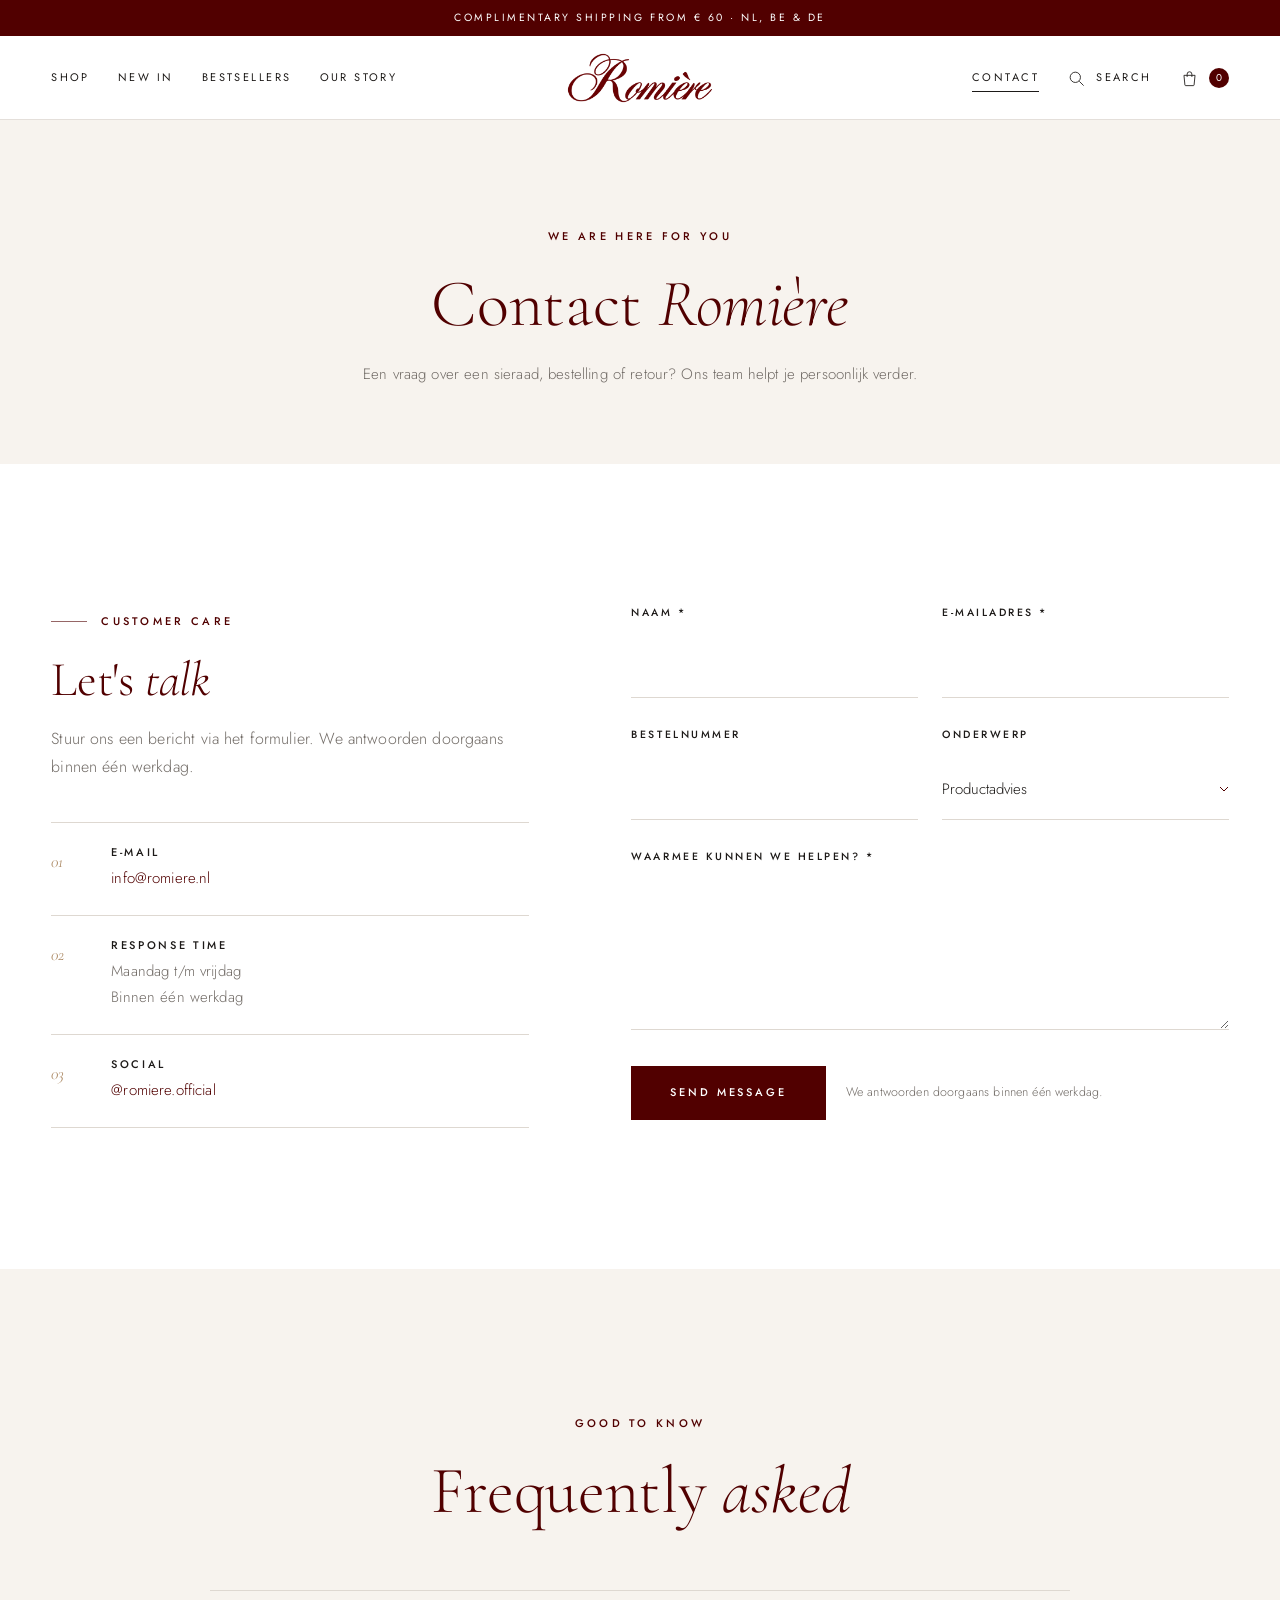
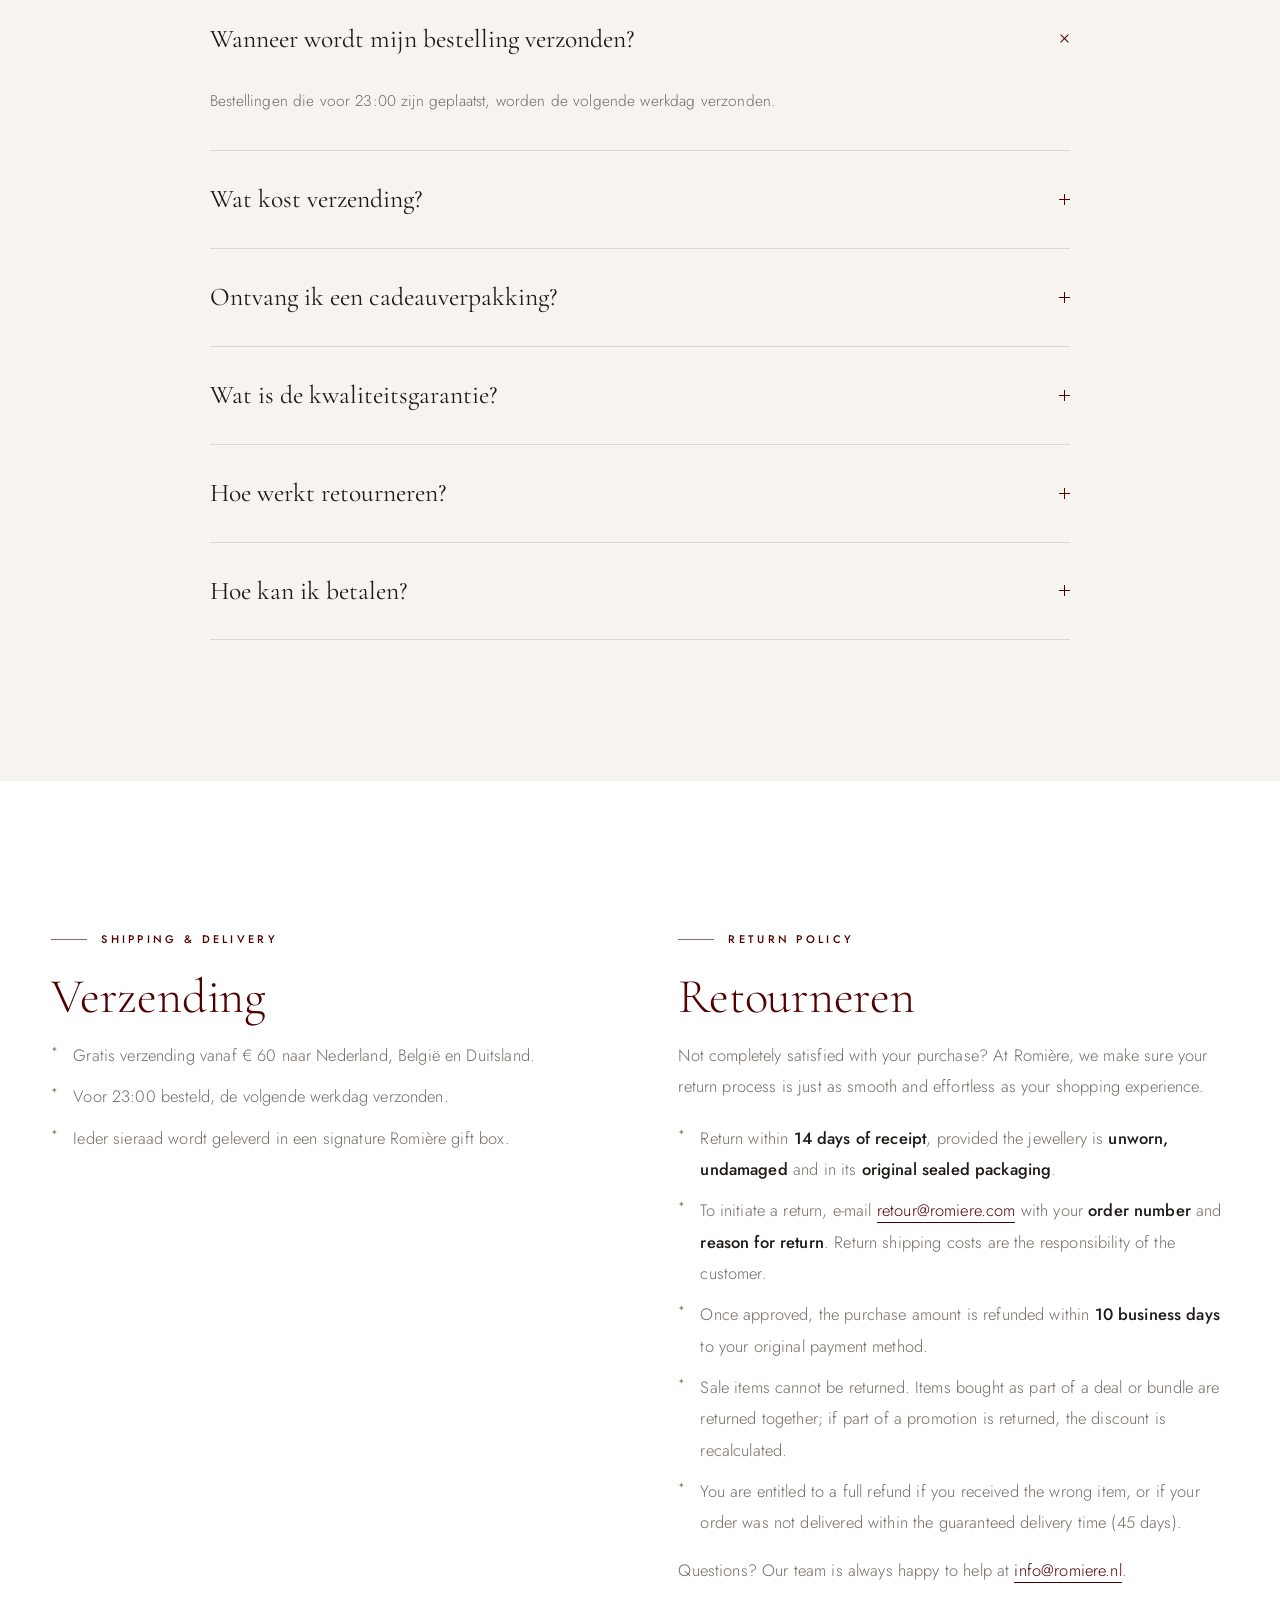
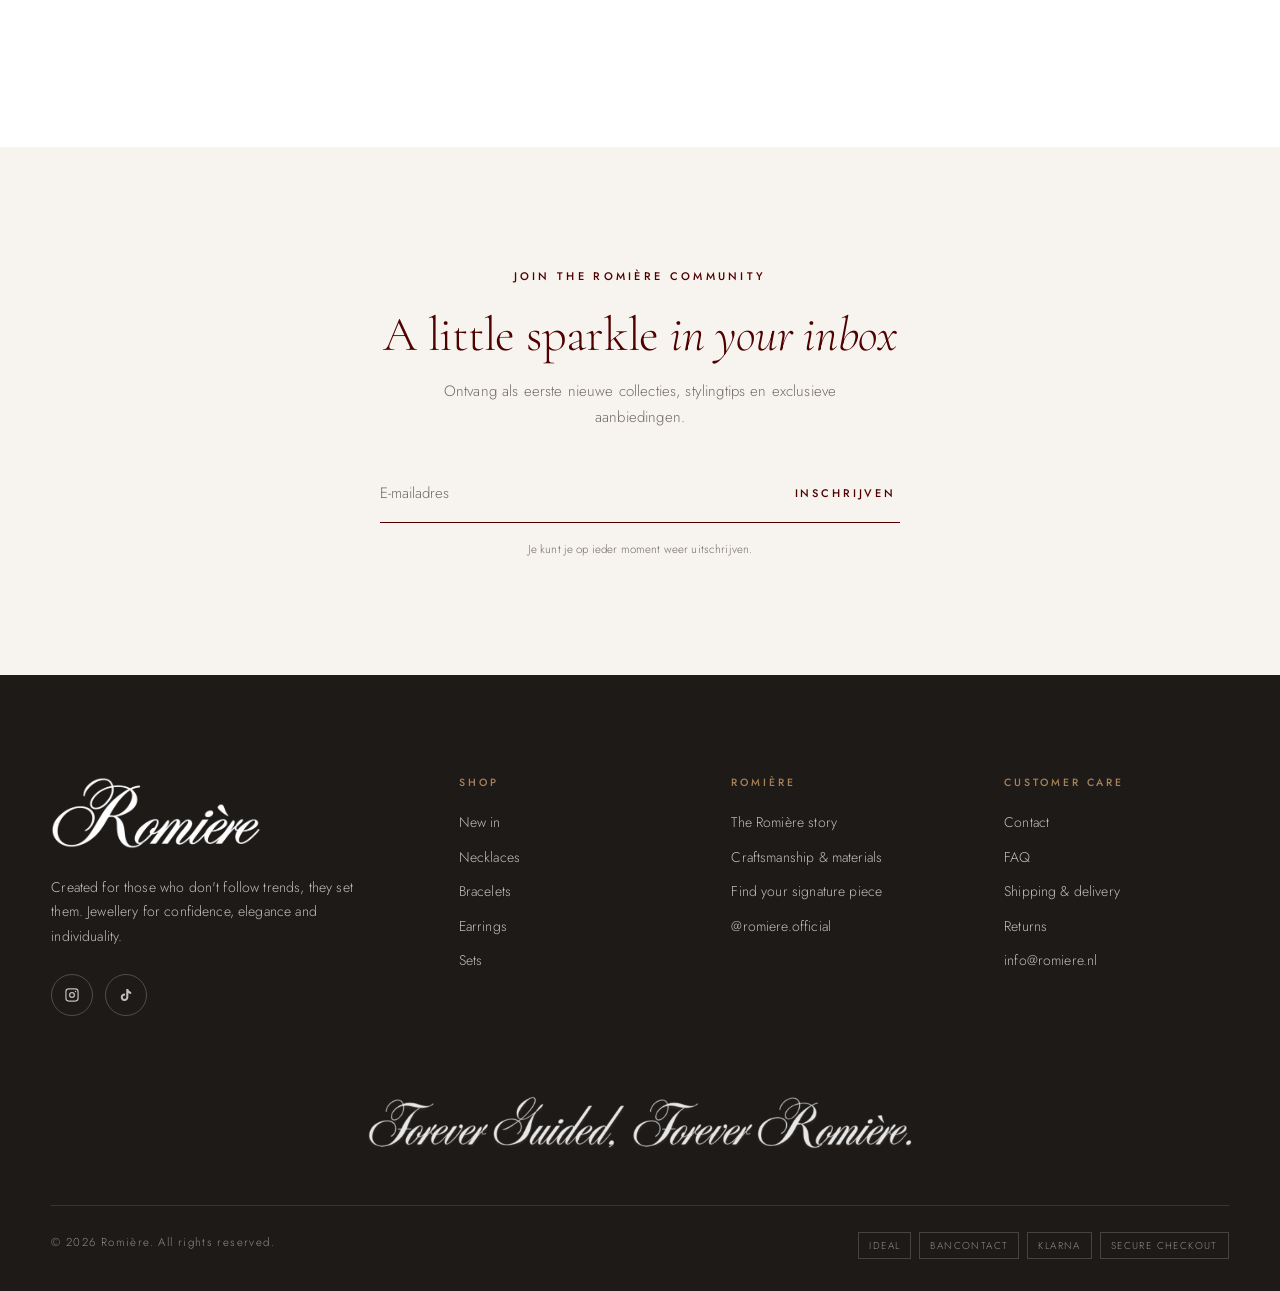
==== contact.html @ 59e60c94 "Rebuild romiere.nl as an exclusive static storefront New high-end design for Romière using the exist" ====
<!doctype html>
<html lang="nl">
<head>
  <meta charset="utf-8">
  <meta name="viewport" content="width=device-width, initial-scale=1">
  <title>Contact &amp; customer care — Romière</title>
  <meta name="description" content="Een vraag over een sieraad, bestelling of retour? Neem contact op met Romière. Lees ook onze veelgestelde vragen, verzend- en retourinformatie.">
  <meta name="theme-color" content="#510000">
  <link rel="icon" type="image/png" href="assets/img/brand/favicon.png">
  <link rel="apple-touch-icon" href="assets/img/brand/apple-touch-icon.png">
  <link rel="preconnect" href="https://fonts.googleapis.com">
  <link rel="preconnect" href="https://fonts.gstatic.com" crossorigin>
  <link rel="stylesheet" href="https://fonts.googleapis.com/css2?family=Cormorant+Garamond:ital,wght@0,300;0,400;0,500;1,300;1,400&family=Jost:wght@300;400;500&display=swap">
  <link rel="stylesheet" href="assets/css/style.css">
</head>
<body data-page="contact">
  <main id="main">

    <section class="page-hero">
      <div class="container">
        <p class="eyebrow eyebrow--center">We are here for you</p>
        <h1 class="title-xl">Contact <em>Romière</em></h1>
        <p>Een vraag over een sieraad, bestelling of retour? Ons team helpt je persoonlijk verder.</p>
      </div>
    </section>

    <section class="section">
      <div class="container contact-grid">
        <div class="reveal">
          <p class="eyebrow eyebrow--rule">Customer care</p>
          <h2 class="title-lg">Let's <em>talk</em></h2>
          <p class="lead" style="margin-top:20px">Stuur ons een bericht via het formulier. We antwoorden doorgaans binnen één werkdag.</p>
          <div class="contact-cards">
            <div class="contact-card"><span class="contact-card__num">01</span><div><h3>E-mail</h3><p><a href="mailto:info@romiere.nl">info@romiere.nl</a></p></div></div>
            <div class="contact-card"><span class="contact-card__num">02</span><div><h3>Response time</h3><p>Maandag t/m vrijdag<br>Binnen één werkdag</p></div></div>
            <div class="contact-card"><span class="contact-card__num">03</span><div><h3>Social</h3><p><a href="https://www.instagram.com/romiere.official/" target="_blank" rel="noopener">@romiere.official</a></p></div></div>
          </div>
        </div>

        <form class="form reveal" data-delay="1" data-contact-form>
          <div class="field">
            <label for="cf-name">Naam *</label>
            <input id="cf-name" name="name" type="text" required autocomplete="name">
          </div>
          <div class="field">
            <label for="cf-email">E-mailadres *</label>
            <input id="cf-email" name="email" type="email" required autocomplete="email">
          </div>
          <div class="field">
            <label for="cf-order">Bestelnummer</label>
            <input id="cf-order" name="order" type="text">
          </div>
          <div class="field">
            <label for="cf-subject">Onderwerp</label>
            <select id="cf-subject" name="subject">
              <option>Productadvies</option>
              <option>Mijn bestelling</option>
              <option>Retourneren</option>
              <option>Samenwerking</option>
              <option>Andere vraag</option>
            </select>
          </div>
          <div class="field field--full">
            <label for="cf-message">Waarmee kunnen we helpen? *</label>
            <textarea id="cf-message" name="message" required></textarea>
          </div>
          <div class="form__foot">
            <button class="btn" type="submit">Send message</button>
            <small>We antwoorden doorgaans binnen één werkdag.</small>
          </div>
        </form>
      </div>
    </section>

    <section class="section section--cream" id="faq">
      <div class="container">
        <div class="section-head reveal">
          <p class="eyebrow eyebrow--center">Good to know</p>
          <h2 class="title-xl">Frequently <em>asked</em></h2>
        </div>
        <div class="faq accordion reveal">
          <details open>
            <summary>Wanneer wordt mijn bestelling verzonden?</summary>
            <div class="accordion__body"><p>Bestellingen die voor 23:00 zijn geplaatst, worden de volgende werkdag verzonden.</p></div>
          </details>
          <details>
            <summary>Wat kost verzending?</summary>
            <div class="accordion__body"><p>Verzending is gratis vanaf €&nbsp;60 naar Nederland, België en Duitsland.</p></div>
          </details>
          <details>
            <summary>Ontvang ik een cadeauverpakking?</summary>
            <div class="accordion__body"><p>Ieder sieraad wordt geleverd in een signature Romière gift box.</p></div>
          </details>
          <details>
            <summary>Wat is de kwaliteitsgarantie?</summary>
            <div class="accordion__body"><p>Op de sieraden geldt een kwaliteitsgarantie van 180 dagen. Made to be worn, made to last.</p></div>
          </details>
          <details>
            <summary>Hoe werkt retourneren?</summary>
            <div class="accordion__body"><p>Je kunt je sieraad binnen 14 dagen na ontvangst retourneren, mits het ongedragen, onbeschadigd en in de originele verzegelde verpakking is. Neem contact op via <a class="text-link" href="mailto:retour@romiere.com">retour@romiere.com</a> met je bestelnummer en de reden van retour.</p></div>
          </details>
          <details>
            <summary>Hoe kan ik betalen?</summary>
            <div class="accordion__body"><p>Je rekent veilig af met iDEAL, Bancontact of Klarna.</p></div>
          </details>
        </div>
      </div>
    </section>

    <section class="section">
      <div class="container policy-grid">
        <article class="policy reveal" id="shipping">
          <p class="eyebrow eyebrow--rule">Shipping &amp; delivery</p>
          <h2 class="title-lg">Verzending</h2>
          <div class="prose">
            <ul>
              <li>Gratis verzending vanaf €&nbsp;60 naar Nederland, België en Duitsland.</li>
              <li>Voor 23:00 besteld, de volgende werkdag verzonden.</li>
              <li>Ieder sieraad wordt geleverd in een signature Romière gift box.</li>
            </ul>
          </div>
        </article>
        <article class="policy reveal" data-delay="1" id="returns">
          <p class="eyebrow eyebrow--rule">Return policy</p>
          <h2 class="title-lg">Retourneren</h2>
          <div class="prose">
            <p>Not completely satisfied with your purchase? At Romière, we make sure your return process is just as smooth and effortless as your shopping experience.</p>
            <ul>
              <li>Return within <strong>14 days of receipt</strong>, provided the jewellery is <strong>unworn, undamaged</strong> and in its <strong>original sealed packaging</strong>.</li>
              <li>To initiate a return, e-mail <a href="mailto:retour@romiere.com">retour@romiere.com</a> with your <strong>order number</strong> and <strong>reason for return</strong>. Return shipping costs are the responsibility of the customer.</li>
              <li>Once approved, the purchase amount is refunded within <strong>10 business days</strong> to your original payment method.</li>
              <li>Sale items cannot be returned. Items bought as part of a deal or bundle are returned together; if part of a promotion is returned, the discount is recalculated.</li>
              <li>You are entitled to a full refund if you received the wrong item, or if your order was not delivered within the guaranteed delivery time (45 days).</li>
            </ul>
            <p>Questions? Our team is always happy to help at <a href="mailto:info@romiere.nl">info@romiere.nl</a>.</p>
          </div>
        </article>
      </div>
    </section>

  </main>

  <script src="assets/js/catalog.js"></script>
  <script src="assets/js/main.js"></script>
</body>
</html>
---- assets/css/style.css ----
/* ==========================================================================
   Romière — Forever Guided
   Design system & page styles
   ========================================================================== */

:root {
  /* Brand palette (from romiere.nl) */
  --wine: #510000;
  --wine-deep: #3a0000;
  --logo: #680102;
  --ink: #1d1a18;
  --cream: #f7f3ee;
  --sand: #e7ddd2;
  --gold: #a68159;
  --muted: #716b66;
  --line: #ded8d1;
  --white: #fff;
  --frame: #f4efe9;

  --serif: "Cormorant Garamond", "Times New Roman", Georgia, serif;
  --sans: "Jost", "Helvetica Neue", Arial, sans-serif;

  --ease: cubic-bezier(.22, .61, .36, 1);
  --ease-out: cubic-bezier(.16, 1, .3, 1);
  --gutter: clamp(16px, 4vw, 64px);
  --maxw: 1480px;
  --ann-h: 36px;
  --header-h: 84px;
}

/* ---------- Reset & base ---------- */
*, *::before, *::after { box-sizing: border-box; }
html { -webkit-text-size-adjust: 100%; scroll-behavior: smooth; }
body {
  margin: 0;
  background: var(--white);
  color: var(--ink);
  font-family: var(--sans);
  font-weight: 300;
  font-size: 15px;
  line-height: 1.75;
  letter-spacing: .01em;
  -webkit-font-smoothing: antialiased;
  -moz-osx-font-smoothing: grayscale;
  padding-top: calc(var(--ann-h) + var(--header-h));
}
body.has-hero { padding-top: 0; }
body.is-locked { overflow: hidden; }
img { display: block; max-width: 100%; height: auto; }
a { color: inherit; text-decoration: none; }
button { font: inherit; color: inherit; background: none; border: 0; padding: 0; cursor: pointer; }
input, select, textarea { font: inherit; color: inherit; }
::selection { background: var(--wine); color: var(--white); }
:focus-visible { outline: 1px solid var(--gold); outline-offset: 3px; }

.container { width: min(var(--maxw), 100% - var(--gutter) * 2); margin-inline: auto; }
.container--narrow { width: min(880px, 100% - var(--gutter) * 2); margin-inline: auto; }
.skip-link {
  position: fixed; top: 8px; left: 8px; z-index: 100;
  padding: 10px 18px; background: var(--ink); color: var(--white);
  font-size: 12px; letter-spacing: .1em;
  transform: translateY(-160%); transition: transform .3s var(--ease);
}
.skip-link:focus { transform: none; }
.visually-hidden {
  position: absolute !important; width: 1px; height: 1px; overflow: hidden;
  clip: rect(0 0 0 0); white-space: nowrap;
}

/* ---------- Typography ---------- */
h1, h2, h3, h4 {
  margin: 0;
  font-family: var(--serif);
  font-weight: 400;
  line-height: 1.05;
  letter-spacing: -.005em;
  color: var(--wine);
}
.display {
  font-size: clamp(48px, 7.4vw, 118px);
  font-weight: 300;
  line-height: .95;
}
.title-xl { font-size: clamp(40px, 5.2vw, 76px); font-weight: 300; }
.title-lg { font-size: clamp(34px, 3.8vw, 56px); font-weight: 300; }
.title-md { font-size: clamp(26px, 2.4vw, 36px); }
em, .italic { font-style: italic; }
.display em, .title-xl em, .title-lg em, .title-md em { font-weight: 300; }

.eyebrow {
  display: inline-flex;
  align-items: center;
  gap: 14px;
  margin: 0 0 22px;
  font-family: var(--sans);
  font-size: 11px;
  font-weight: 500;
  letter-spacing: .3em;
  text-transform: uppercase;
  color: var(--wine);
}
.eyebrow--rule::before {
  content: "";
  width: 36px;
  height: 1px;
  background: currentColor;
  opacity: .6;
}
.eyebrow--center { justify-content: center; }
.lead {
  font-size: clamp(16px, 1.25vw, 18px);
  line-height: 1.8;
  color: var(--muted);
}
.serif-quote {
  font-family: var(--serif);
  font-style: italic;
  font-weight: 300;
  font-size: clamp(26px, 3vw, 44px);
  line-height: 1.25;
}
.ornament {
  display: flex;
  align-items: center;
  justify-content: center;
  gap: 16px;
  color: var(--gold);
}
.ornament::before, .ornament::after {
  content: "";
  width: 56px;
  height: 1px;
  background: currentColor;
  opacity: .7;
}
.ornament svg { width: 10px; height: 10px; }

/* ---------- Buttons & links ---------- */
.btn {
  position: relative;
  display: inline-flex;
  align-items: center;
  justify-content: center;
  gap: 12px;
  min-height: 54px;
  padding: 0 38px;
  border: 1px solid var(--wine);
  background: var(--wine);
  color: var(--white);
  font-family: var(--sans);
  font-size: 11px;
  font-weight: 500;
  letter-spacing: .26em;
  text-transform: uppercase;
  overflow: hidden;
  isolation: isolate;
  transition: color .5s var(--ease), border-color .5s var(--ease), background .5s var(--ease);
}
.btn::after {
  content: "";
  position: absolute;
  inset: 0;
  z-index: -1;
  background: var(--ink);
  transform: scaleX(0);
  transform-origin: right;
  transition: transform .6s var(--ease-out);
}
.btn:hover::after { transform: scaleX(1); transform-origin: left; }
.btn:hover { border-color: var(--ink); }
.btn--light { background: var(--white); border-color: var(--white); color: var(--ink); }
.btn--light::after { background: var(--wine); }
.btn--light:hover { color: var(--white); border-color: var(--wine); }
.btn--ghost { background: transparent; border-color: rgba(255, 255, 255, .7); color: var(--white); }
.btn--ghost::after { background: var(--white); }
.btn--ghost:hover { color: var(--ink); border-color: var(--white); }
.btn--outline { background: transparent; color: var(--wine); }
.btn--outline::after { background: var(--wine); }
.btn--outline:hover { color: var(--white); border-color: var(--wine); }
.btn--block { width: 100%; }
.btn[disabled] { background: var(--sand); border-color: var(--sand); color: var(--muted); cursor: not-allowed; }
.btn[disabled]::after { display: none; }

.link {
  position: relative;
  display: inline-flex;
  align-items: center;
  gap: 10px;
  padding-bottom: 6px;
  font-size: 11px;
  font-weight: 500;
  letter-spacing: .26em;
  text-transform: uppercase;
  color: var(--wine);
}
.link::after {
  content: "";
  position: absolute;
  left: 0; right: 0; bottom: 0;
  height: 1px;
  background: currentColor;
  transform-origin: left;
  transition: transform .6s var(--ease-out);
}
.link:hover::after { transform: scaleX(.35); }
.link--light { color: var(--white); }
.text-link { color: var(--wine); border-bottom: 1px solid rgba(81, 0, 0, .35); transition: border-color .3s; }
.text-link:hover { border-color: var(--wine); }

/* ---------- Masthead: announcement + header ---------- */
.masthead {
  position: fixed;
  inset: 0 0 auto;
  z-index: 60;
  transition: transform .5s var(--ease);
}
.masthead.is-scrolled { transform: translateY(calc(var(--ann-h) * -1)); }

.announcement {
  position: relative;
  height: var(--ann-h);
  background: var(--wine);
  color: var(--white);
  overflow: hidden;
}
.announcement__item {
  position: absolute;
  inset: 0;
  display: flex;
  align-items: center;
  justify-content: center;
  padding: 0 16px;
  font-size: 10.5px;
  font-weight: 400;
  letter-spacing: .24em;
  text-transform: uppercase;
  text-align: center;
  opacity: 0;
  transform: translateY(8px);
  transition: opacity .8s var(--ease), transform .8s var(--ease);
}
.announcement__item.is-active { opacity: 1; transform: none; }

.site-header {
  position: relative;
  height: var(--header-h);
  background: rgba(255, 255, 255, .97);
  border-bottom: 1px solid rgba(222, 216, 209, .8);
  transition: background .5s var(--ease), border-color .5s var(--ease), color .5s var(--ease);
}
.header-inner {
  height: 100%;
  display: grid;
  grid-template-columns: 1fr auto 1fr;
  align-items: center;
}
.header-logo { display: block; justify-self: center; }
.header-logo img { height: 50px; width: auto; transition: opacity .4s var(--ease); }
.header-logo .logo-light { position: absolute; top: 0; left: 0; opacity: 0; }
.header-logo { position: relative; }

.main-nav ul, .header-tools { display: flex; align-items: center; gap: clamp(18px, 2.2vw, 36px); margin: 0; padding: 0; list-style: none; }
.header-tools { justify-content: flex-end; }
.nav-link {
  position: relative;
  display: inline-flex;
  align-items: center;
  height: var(--header-h);
  font-size: 11px;
  font-weight: 400;
  letter-spacing: .22em;
  text-transform: uppercase;
}
.nav-link::after {
  content: "";
  position: absolute;
  left: 0; right: 0;
  bottom: calc(50% - 14px);
  height: 1px;
  background: currentColor;
  transform: scaleX(0);
  transform-origin: right;
  transition: transform .5s var(--ease-out);
}
.nav-link:hover::after, .nav-link[aria-current="page"]::after,
.has-mega:hover > .nav-link::after, .has-mega:focus-within > .nav-link::after { transform: scaleX(1); transform-origin: left; }
.icon-btn {
  position: relative;
  display: inline-flex;
  align-items: center;
  gap: 10px;
  height: 44px;
  font-size: 11px;
  font-weight: 400;
  letter-spacing: .22em;
  text-transform: uppercase;
}
.icon-btn svg { width: 19px; height: 19px; stroke: currentColor; fill: none; stroke-width: 1.1; }
.bag-count {
  display: inline-grid;
  place-items: center;
  min-width: 20px;
  height: 20px;
  padding: 0 5px;
  border-radius: 20px;
  background: var(--wine);
  color: var(--white);
  font-size: 10px;
  letter-spacing: 0;
  transition: transform .4s var(--ease-out);
}
.bag-count.is-bump { transform: scale(1.25); }
.menu-toggle { display: none; }

/* Overlay header over hero */
.has-hero .masthead:not(.is-solid) .site-header {
  background: transparent;
  border-color: rgba(255, 255, 255, .18);
  color: var(--white);
}
.has-hero .masthead:not(.is-solid) .logo-dark { opacity: 0; }
.has-hero .masthead:not(.is-solid) .logo-light { opacity: 1; }
.has-hero .masthead:not(.is-solid) .bag-count { background: var(--white); color: var(--wine); }

/* Mega menu */
.has-mega { position: static; }
.mega {
  position: absolute;
  left: 0; right: 0;
  top: 100%;
  background: var(--cream);
  color: var(--ink);
  border-top: 1px solid var(--line);
  box-shadow: 0 30px 60px -40px rgba(29, 26, 24, .35);
  opacity: 0;
  visibility: hidden;
  transform: translateY(-6px);
  transition: opacity .45s var(--ease), transform .45s var(--ease), visibility .45s;
}
.has-mega:hover .mega, .has-mega:focus-within .mega { opacity: 1; visibility: visible; transform: none; }
.mega__inner {
  display: grid;
  grid-template-columns: 1fr 1fr 1.3fr;
  gap: 56px;
  padding: 48px 0 56px;
}
.mega h4 {
  margin-bottom: 18px;
  font-family: var(--sans);
  font-size: 10.5px;
  font-weight: 500;
  letter-spacing: .28em;
  text-transform: uppercase;
  color: var(--gold);
}
.mega ul { display: grid; gap: 6px; }
.mega li a {
  font-family: var(--serif);
  font-size: 26px;
  font-weight: 300;
  color: var(--wine);
  transition: padding .5s var(--ease-out), color .3s;
}
.mega li a:hover { padding-left: 10px; font-style: italic; }
.mega__feature { position: relative; display: block; overflow: hidden; aspect-ratio: 16 / 10; }
.mega__feature img { width: 100%; height: 100%; object-fit: cover; transition: transform 1.6s var(--ease-out); }
.mega__feature:hover img { transform: scale(1.05); }
.mega__feature span {
  position: absolute;
  left: 24px; bottom: 20px;
  color: var(--white);
  font-family: var(--serif);
  font-size: 28px;
  font-style: italic;
  font-weight: 300;
}
.mega__feature::before {
  content: "";
  position: absolute;
  inset: 0;
  z-index: 1;
  background: linear-gradient(to top, rgba(17, 7, 8, .6), transparent 60%);
}
.mega__feature span { z-index: 2; }

/* ---------- Mobile menu ---------- */
.mobile-menu {
  position: fixed;
  inset: 0;
  z-index: 80;
  display: flex;
  flex-direction: column;
  padding: 28px 28px 36px;
  background: var(--cream);
  transform: translateX(-100%);
  visibility: hidden;
  transition: transform .7s var(--ease-out), visibility .7s;
  overflow-y: auto;
}
.mobile-menu.is-open { transform: none; visibility: visible; }
.mobile-menu__top { display: flex; justify-content: space-between; align-items: center; margin-bottom: 40px; }
.mobile-menu__top img { height: 40px; width: auto; }
.mobile-menu nav a {
  display: block;
  padding: 6px 0;
  font-family: var(--serif);
  font-size: 34px;
  font-weight: 300;
  line-height: 1.25;
  color: var(--wine);
}
.mobile-menu nav a:hover { font-style: italic; }
.mobile-menu__sub {
  margin-top: 32px;
  padding-top: 24px;
  border-top: 1px solid var(--line);
  display: grid;
  gap: 12px;
  font-size: 11px;
  letter-spacing: .24em;
  text-transform: uppercase;
}
.mobile-menu__sign { margin-top: auto; padding-top: 40px; max-width: 260px; opacity: .9; }

/* ---------- Drawers, overlays ---------- */
.scrim {
  position: fixed;
  inset: 0;
  z-index: 70;
  background: rgba(17, 7, 8, .45);
  backdrop-filter: blur(2px);
  opacity: 0;
  visibility: hidden;
  transition: opacity .5s var(--ease), visibility .5s;
}
.scrim.is-visible { opacity: 1; visibility: visible; }

.drawer {
  position: fixed;
  top: 0; right: 0; bottom: 0;
  z-index: 75;
  width: min(460px, 100%);
  display: flex;
  flex-direction: column;
  background: var(--white);
  transform: translateX(100%);
  visibility: hidden;
  transition: transform .7s var(--ease-out), visibility .7s;
}
.drawer.is-open { transform: none; visibility: visible; }
.drawer__head {
  display: flex;
  align-items: center;
  justify-content: space-between;
  padding: 28px 32px 22px;
  border-bottom: 1px solid var(--line);
}
.drawer__head h2 { font-size: 30px; font-weight: 300; }
.drawer__head h2 small { font-family: var(--sans); font-size: 12px; letter-spacing: .1em; color: var(--muted); margin-left: 8px; }
.close-btn { width: 40px; height: 40px; display: grid; place-items: center; }
.close-btn svg { width: 18px; height: 18px; stroke: currentColor; stroke-width: 1.1; fill: none; transition: transform .5s var(--ease-out); }
.close-btn:hover svg { transform: rotate(90deg); }

.shipping-meter { padding: 18px 32px 20px; background: var(--cream); font-size: 13px; color: var(--ink); }
.shipping-meter strong { font-weight: 500; color: var(--wine); }
.shipping-meter__bar { margin-top: 10px; height: 2px; background: var(--sand); overflow: hidden; }
.shipping-meter__bar span { display: block; height: 100%; background: var(--wine); transform-origin: left; transition: transform .8s var(--ease-out); }

.drawer__body { flex: 1; overflow-y: auto; padding: 8px 32px; }
.drawer__empty { padding: 64px 0; text-align: center; }
.drawer__empty p { margin: 12px 0 28px; color: var(--muted); }
.line-item {
  display: grid;
  grid-template-columns: 92px 1fr auto;
  gap: 18px;
  padding: 22px 0;
  border-bottom: 1px solid var(--line);
}
.line-item__media { background: var(--frame); aspect-ratio: 4 / 5; overflow: hidden; }
.line-item__media img { width: 100%; height: 100%; object-fit: contain; mix-blend-mode: multiply; }
.line-item h3 { font-size: 21px; color: var(--ink); }
.line-item__meta { margin: 2px 0 12px; font-size: 12px; letter-spacing: .06em; color: var(--muted); }
.line-item__price { font-size: 14px; text-align: right; white-space: nowrap; }
.line-item__remove { margin-top: 8px; font-size: 11px; letter-spacing: .14em; text-transform: uppercase; color: var(--muted); border-bottom: 1px solid currentColor; }
.line-item__remove:hover { color: var(--wine); }

.qty { display: inline-flex; align-items: center; border: 1px solid var(--line); height: 38px; }
.qty button { width: 36px; height: 100%; display: grid; place-items: center; font-size: 16px; color: var(--muted); transition: color .3s; }
.qty button:hover { color: var(--wine); }
.qty output, .qty input { width: 30px; text-align: center; font-size: 13px; border: 0; background: none; }

.drawer__foot { padding: 24px 32px 30px; border-top: 1px solid var(--line); background: var(--white); }
.drawer__row { display: flex; justify-content: space-between; align-items: baseline; margin-bottom: 6px; }
.drawer__row span:first-child { font-size: 11px; letter-spacing: .24em; text-transform: uppercase; }
.drawer__row .total { font-family: var(--serif); font-size: 28px; color: var(--wine); }
.drawer__note { margin: 0 0 18px; font-size: 12.5px; color: var(--muted); }
.drawer__trust { margin-top: 14px; text-align: center; font-size: 11px; letter-spacing: .14em; color: var(--muted); }

/* Search overlay */
.search-panel {
  position: fixed;
  inset: 0 0 auto;
  z-index: 75;
  padding: 40px 0 48px;
  background: var(--cream);
  transform: translateY(-100%);
  visibility: hidden;
  transition: transform .7s var(--ease-out), visibility .7s;
  max-height: 100vh;
  overflow-y: auto;
}
.search-panel.is-open { transform: none; visibility: visible; }
.search-panel__top { display: flex; justify-content: space-between; align-items: center; gap: 24px; }
.search-field {
  flex: 1;
  display: flex;
  align-items: center;
  gap: 18px;
  border-bottom: 1px solid var(--wine);
  padding: 8px 0;
}
.search-field svg { width: 22px; height: 22px; stroke: var(--wine); stroke-width: 1.1; fill: none; flex: none; }
.search-field input {
  width: 100%;
  border: 0;
  background: none;
  font-family: var(--serif);
  font-size: clamp(26px, 3vw, 40px);
  font-weight: 300;
  color: var(--wine);
  outline: none;
}
.search-field input::placeholder { color: rgba(81, 0, 0, .35); font-style: italic; }
.search-suggest { margin-top: 22px; display: flex; flex-wrap: wrap; gap: 10px 24px; font-size: 11px; letter-spacing: .22em; text-transform: uppercase; color: var(--muted); }
.search-suggest button:hover { color: var(--wine); }
.search-results { margin-top: 32px; display: grid; grid-template-columns: repeat(auto-fill, minmax(170px, 1fr)); gap: 28px 20px; }
.search-results .card__title { font-size: 19px; }
.search-empty { margin-top: 28px; color: var(--muted); }

/* Toast */
.toast {
  position: fixed;
  left: 50%;
  bottom: 28px;
  z-index: 90;
  max-width: calc(100% - 32px);
  padding: 14px 26px;
  background: var(--ink);
  color: var(--white);
  font-size: 12.5px;
  letter-spacing: .06em;
  transform: translate(-50%, 20px);
  opacity: 0;
  pointer-events: none;
  transition: opacity .5s var(--ease), transform .5s var(--ease);
}
.toast.is-visible { opacity: 1; transform: translate(-50%, 0); }

/* ---------- Hero ---------- */
.hero {
  position: relative;
  min-height: 100vh;
  min-height: 100svh;
  display: flex;
  align-items: flex-end;
  color: var(--white);
  overflow: hidden;
  background: #120807;
}
.hero__media { position: absolute; inset: 0; }
.hero__media img {
  width: 100%;
  height: 100%;
  object-fit: cover;
  object-position: 50% 45%;
  transform: scale(1.08);
  animation: heroZoom 2.8s var(--ease-out) forwards;
}
@keyframes heroZoom { to { transform: scale(1); } }
.hero::after {
  content: "";
  position: absolute;
  inset: 0;
  background:
    linear-gradient(to top, rgba(18, 8, 4, .78) 0%, rgba(18, 8, 4, .25) 45%, rgba(18, 8, 4, .38) 100%),
    linear-gradient(to right, rgba(18, 8, 4, .45), transparent 60%);
}
.hero__content {
  position: relative;
  z-index: 2;
  padding-bottom: clamp(56px, 10vh, 120px);
}
.hero .eyebrow { color: var(--white); opacity: .9; }
.hero h1 { color: var(--white); max-width: 11ch; }
.hero__text { max-width: 470px; margin: 28px 0 40px; font-size: 16px; line-height: 1.8; color: rgba(255, 255, 255, .85); }
.hero__actions { display: flex; flex-wrap: wrap; gap: 14px; }
.hero__scroll {
  position: absolute;
  right: var(--gutter);
  bottom: clamp(56px, 10vh, 120px);
  z-index: 2;
  display: flex;
  flex-direction: column;
  align-items: center;
  gap: 16px;
  font-size: 10px;
  letter-spacing: .3em;
  text-transform: uppercase;
  writing-mode: vertical-rl;
  color: rgba(255, 255, 255, .8);
}
.hero__scroll::after {
  content: "";
  width: 1px;
  height: 72px;
  background: linear-gradient(to bottom, rgba(255, 255, 255, .9), transparent);
  animation: scrollLine 2.4s var(--ease) infinite;
  transform-origin: top;
}
@keyframes scrollLine { 0% { transform: scaleY(0); } 50% { transform: scaleY(1); } 100% { transform: scaleY(1); opacity: 0; } }

/* Staggered hero entrance */
.hero [data-enter] { opacity: 0; transform: translateY(24px); animation: enter 1.4s var(--ease-out) forwards; }
.hero [data-enter="2"] { animation-delay: .15s; }
.hero [data-enter="3"] { animation-delay: .3s; }
.hero [data-enter="4"] { animation-delay: .45s; }
@keyframes enter { to { opacity: 1; transform: none; } }

/* ---------- Marquee ---------- */
.marquee {
  overflow: hidden;
  border-bottom: 1px solid var(--line);
  background: var(--cream);
  color: var(--wine);
}
.marquee__track {
  display: flex;
  width: max-content;
  animation: marquee 48s linear infinite;
}
.marquee__track span {
  display: inline-flex;
  align-items: center;
  gap: 42px;
  padding: 17px 21px;
  font-size: 11px;
  font-weight: 400;
  letter-spacing: .28em;
  text-transform: uppercase;
  white-space: nowrap;
}
.marquee__track span::after { content: "✦"; font-size: 8px; color: var(--gold); }
@keyframes marquee { to { transform: translateX(-50%); } }

/* ---------- Sections ---------- */
.section { padding: clamp(80px, 11vw, 160px) 0; }
.section--tight { padding: clamp(64px, 8vw, 112px) 0; }
.section--cream { background: var(--cream); }
.section--sand { background: var(--sand); }
.section-head { max-width: 820px; margin: 0 auto clamp(44px, 5vw, 72px); text-align: center; }
.section-head p:not(.eyebrow) { margin: 22px auto 0; max-width: 520px; color: var(--muted); }
.section-head--split {
  max-width: none;
  display: flex;
  align-items: flex-end;
  justify-content: space-between;
  gap: 32px;
  text-align: left;
}
.section-head--split p:not(.eyebrow) { margin-left: 0; }

/* ---------- Product cards ---------- */
.card { position: relative; display: flex; flex-direction: column; }
.card__frame { position: relative; }
.card__media {
  position: relative;
  display: block;
  aspect-ratio: 4 / 5;
  background: var(--frame);
  overflow: hidden;
}
.card__media img {
  position: absolute;
  inset: 0;
  width: 100%;
  height: 100%;
  mix-blend-mode: multiply;
  transition: opacity .9s var(--ease), transform 1.8s var(--ease-out);
}
.card__media img.fit-contain { object-fit: contain; padding: 8%; }
.card__media img.fit-cover { object-fit: cover; }
.card__media .card__alt { opacity: 0; }
.card:hover .card__media .card__alt { opacity: 1; }
.card:hover .card__media img { transform: scale(1.045); }
.card__badge {
  position: absolute;
  top: 16px; left: 16px;
  z-index: 2;
  padding: 6px 12px 5px;
  background: var(--white);
  color: var(--wine);
  font-size: 9.5px;
  font-weight: 500;
  letter-spacing: .24em;
  text-transform: uppercase;
}
.card__badge--soldout { background: var(--ink); color: var(--white); }
.card__quick {
  position: absolute;
  left: 12px; right: 12px; bottom: 12px;
  z-index: 3;
  display: flex;
  align-items: center;
  justify-content: center;
  gap: 4px;
  min-height: 46px;
  background: rgba(255, 255, 255, .96);
  backdrop-filter: blur(6px);
  font-size: 10.5px;
  font-weight: 500;
  letter-spacing: .22em;
  text-transform: uppercase;
  color: var(--ink);
  opacity: 0;
  transform: translateY(10px);
  transition: opacity .5s var(--ease), transform .5s var(--ease-out);
}
.card:hover .card__quick, .card:focus-within .card__quick { opacity: 1; transform: none; }
.card__quick-label { padding: 0 10px; color: var(--muted); }
.card__quick button { padding: 8px 12px; letter-spacing: inherit; text-transform: inherit; transition: color .3s; }
.card__quick button:hover { color: var(--wine); }
.card__quick-sep { width: 1px; height: 14px; background: var(--line); }
.card__body { padding: 20px 4px 0; text-align: center; }
.card__title { font-size: 22px; font-weight: 400; color: var(--ink); line-height: 1.2; }
.card__title a { background: linear-gradient(currentColor, currentColor) 0 100% / 0 1px no-repeat; transition: background-size .6s var(--ease-out); }
.card:hover .card__title a { background-size: 100% 1px; }
.card__price { margin: 6px 0 0; font-size: 13px; letter-spacing: .08em; color: var(--muted); }
.card__swatches { display: flex; justify-content: center; gap: 7px; margin-top: 12px; }
.swatch-dot { width: 11px; height: 11px; border-radius: 50%; box-shadow: inset 0 0 0 1px rgba(0, 0, 0, .12); }
.swatch-dot--gold { background: linear-gradient(135deg, #e9d3a1, #b88d4f 55%, #e3c78d); }
.swatch-dot--silver { background: linear-gradient(135deg, #f4f4f4, #b9b9b9 55%, #e6e6e6); }

/* Product rail (carousel) */
.rail-wrap { position: relative; }
.rail {
  display: grid;
  grid-auto-flow: column;
  grid-auto-columns: calc((100% - 3 * 28px) / 4);
  gap: 28px;
  overflow-x: auto;
  scroll-snap-type: x mandatory;
  scrollbar-width: none;
  scroll-behavior: smooth;
}
.rail::-webkit-scrollbar { display: none; }
.rail > * { scroll-snap-align: start; }
.rail-nav { display: flex; gap: 10px; }
.rail-btn {
  width: 52px; height: 52px;
  display: grid; place-items: center;
  border: 1px solid var(--line);
  border-radius: 50%;
  color: var(--wine);
  transition: background .4s var(--ease), color .4s, border-color .4s;
}
.rail-btn:hover { background: var(--wine); border-color: var(--wine); color: var(--white); }
.rail-btn svg { width: 16px; height: 16px; stroke: currentColor; stroke-width: 1.2; fill: none; }
.rail-progress { position: relative; height: 1px; margin-top: 44px; background: var(--line); }
.rail-progress span { position: absolute; top: 0; left: 0; height: 1px; background: var(--wine); transition: transform .4s var(--ease), width .4s; }

/* Product grid */
.product-grid {
  display: grid;
  grid-template-columns: repeat(4, 1fr);
  gap: clamp(36px, 4vw, 64px) clamp(16px, 2vw, 28px);
}
.grid-feature {
  position: relative;
  grid-column: span 2;
  grid-row: span 1;
  min-height: 100%;
  overflow: hidden;
  color: var(--white);
  display: flex;
  align-items: flex-end;
  background: var(--ink);
}
.grid-feature img { position: absolute; inset: 0; width: 100%; height: 100%; object-fit: cover; transition: transform 2s var(--ease-out); }
.grid-feature:hover img { transform: scale(1.04); }
.grid-feature::before { content: ""; position: absolute; inset: 0; z-index: 1; background: linear-gradient(to top, rgba(17, 7, 8, .85), rgba(17, 7, 8, .1) 65%); }
.grid-feature__text { position: relative; z-index: 2; padding: clamp(24px, 3vw, 44px); }
.grid-feature__text .serif-quote { margin: 0 0 18px; font-size: clamp(24px, 2.4vw, 36px); }

/* ---------- Editorial split ---------- */
.split { display: grid; grid-template-columns: 1.05fr 1fr; min-height: 88vh; }
.split--reverse .split__media { order: 2; }
.split__media { position: relative; overflow: hidden; min-height: 520px; }
.split__media img { position: absolute; inset: 0; width: 100%; height: 100%; object-fit: cover; }
.split__body {
  display: flex;
  flex-direction: column;
  justify-content: center;
  padding: clamp(56px, 8vw, 140px) clamp(28px, 7vw, 128px);
  background: var(--cream);
}
.split__body p:not(.eyebrow) { max-width: 470px; color: var(--muted); }
.split__body .title-lg { margin-bottom: 28px; }
.split__body .btn, .split__body .link { align-self: flex-start; margin-top: 24px; }
.split__sign { margin-top: 44px; width: min(320px, 80%); }

/* ---------- Category tiles ---------- */
.categories { display: grid; grid-template-columns: repeat(4, 1fr); gap: 12px; }
.category {
  position: relative;
  display: block;
  aspect-ratio: 3 / 4.4;
  overflow: hidden;
  color: var(--white);
  background: var(--ink);
}
.category img { width: 100%; height: 100%; object-fit: cover; transition: transform 2s var(--ease-out), filter 1s var(--ease); }
.category:hover img { transform: scale(1.06); }
.category::after {
  content: "";
  position: absolute;
  inset: 0;
  background: linear-gradient(to top, rgba(17, 7, 8, .7) 0%, rgba(17, 7, 8, .05) 55%);
  transition: background .8s var(--ease);
}
.category__label {
  position: absolute;
  left: 0; right: 0; bottom: 0;
  z-index: 2;
  padding: 28px 28px 30px;
  display: flex;
  align-items: flex-end;
  justify-content: space-between;
  gap: 12px;
}
.category__label h3 { color: var(--white); font-size: clamp(28px, 2.5vw, 38px); font-weight: 300; }
.category__label small { display: block; margin-bottom: 6px; font-family: var(--sans); font-size: 10px; letter-spacing: .28em; text-transform: uppercase; opacity: .8; }
.category__arrow {
  flex: none;
  width: 44px; height: 44px;
  display: grid; place-items: center;
  border: 1px solid rgba(255, 255, 255, .6);
  border-radius: 50%;
  transition: background .5s var(--ease), color .5s;
}
.category__arrow svg { width: 14px; height: 14px; stroke: currentColor; stroke-width: 1.2; fill: none; }
.category:hover .category__arrow { background: var(--white); color: var(--wine); }

/* ---------- Statement band ---------- */
.statement {
  position: relative;
  padding: clamp(96px, 13vw, 190px) 0;
  background: var(--wine);
  color: var(--white);
  text-align: center;
  overflow: hidden;
}
.statement::before {
  content: "";
  position: absolute;
  inset: 0;
  background: radial-gradient(ellipse at 50% 0%, rgba(166, 129, 89, .22), transparent 60%),
              radial-gradient(ellipse at 50% 120%, rgba(0, 0, 0, .35), transparent 60%);
}
.statement > * { position: relative; }
.statement .eyebrow { color: var(--gold); }
.statement h2 { color: var(--white); }
.statement__lines { display: grid; gap: 4px; }
.statement__lines span { display: block; }
.statement p:not(.eyebrow) { max-width: 560px; margin: 40px auto 0; color: rgba(255, 255, 255, .78); }
.statement__sign { width: min(440px, 80%); margin: 48px auto 0; opacity: .95; }
.statement .ornament { color: var(--gold); margin-bottom: 36px; }

/* ---------- Gifting / gallery ---------- */
.gallery {
  display: grid;
  grid-template-columns: 1.2fr 1fr 1fr;
  grid-template-rows: auto auto;
  gap: 12px;
}
.gallery figure { margin: 0; position: relative; overflow: hidden; background: var(--ink); }
.gallery img { width: 100%; height: 100%; object-fit: cover; transition: transform 2s var(--ease-out); }
.gallery figure:hover img { transform: scale(1.05); }
.gallery__a { grid-row: span 2; min-height: 100%; }
.gallery__a img { position: absolute; inset: 0; }
.gallery__b, .gallery__c { aspect-ratio: 4 / 5; }
.gallery__text {
  grid-column: span 2;
  display: flex;
  flex-direction: column;
  justify-content: center;
  padding: clamp(28px, 4vw, 64px);
  background: var(--cream);
}
.gallery__text p:not(.eyebrow) { color: var(--muted); max-width: 520px; }

/* ---------- Materials ---------- */
.materials { display: grid; grid-template-columns: repeat(4, 1fr); border-top: 1px solid var(--line); }
.material { padding: 40px 32px 8px 0; border-right: 1px solid var(--line); }
.material + .material { padding-left: 32px; }
.material:last-child { border-right: 0; }
.material__num { font-family: var(--serif); font-size: 15px; font-style: italic; color: var(--gold); }
.material h3 { margin: 12px 0 12px; font-size: 27px; color: var(--ink); }
.material p { margin: 0; font-size: 14px; color: var(--muted); }

/* ---------- Benefits ---------- */
.benefits { display: grid; grid-template-columns: repeat(4, 1fr); gap: 24px; text-align: center; }
.benefit svg { width: 34px; height: 34px; margin: 0 auto 18px; stroke: var(--wine); stroke-width: 1; fill: none; }
.benefit h3 { font-family: var(--sans); font-size: 11px; font-weight: 500; letter-spacing: .26em; text-transform: uppercase; color: var(--ink); }
.benefit p { margin: 8px 0 0; font-size: 13.5px; color: var(--muted); }

/* ---------- Instagram band ---------- */
.insta { display: grid; grid-template-columns: repeat(6, 1fr); gap: 6px; }
.insta a { position: relative; aspect-ratio: 1; overflow: hidden; background: var(--ink); }
.insta img { width: 100%; height: 100%; object-fit: cover; transition: transform 1.6s var(--ease-out), opacity .6s; }
.insta a:hover img { transform: scale(1.06); opacity: .8; }

/* ---------- Newsletter & footer ---------- */
.newsletter { padding: clamp(72px, 9vw, 128px) 0; background: var(--cream); text-align: center; }
.newsletter p:not(.eyebrow) { max-width: 460px; margin: 18px auto 34px; color: var(--muted); }
.newsletter-form { display: flex; max-width: 520px; margin: 0 auto; border-bottom: 1px solid var(--wine); }
.newsletter-form input {
  flex: 1;
  min-width: 0;
  padding: 16px 0;
  border: 0;
  background: none;
  font-size: 15px;
  outline: none;
}
.newsletter-form input::placeholder { color: var(--muted); }
.newsletter-form button { padding: 0 4px 0 20px; font-size: 11px; font-weight: 500; letter-spacing: .26em; text-transform: uppercase; color: var(--wine); }
.newsletter-form button:hover { color: var(--ink); }
.newsletter__done { font-family: var(--serif); font-style: italic; font-size: 24px; color: var(--wine); }
.newsletter small { display: block; margin-top: 16px; font-size: 11.5px; color: var(--muted); }

.site-footer { background: var(--ink); color: rgba(255, 255, 255, .72); font-size: 14px; }
.footer-top {
  display: grid;
  grid-template-columns: 1.6fr repeat(3, 1fr);
  gap: 48px;
  padding: clamp(72px, 8vw, 112px) 0 64px;
}
.footer-brand img { width: 210px; margin-bottom: 26px; }
.footer-brand p { max-width: 320px; margin: 0; }
.site-footer h4 {
  margin-bottom: 22px;
  font-family: var(--sans);
  font-size: 10.5px;
  font-weight: 500;
  letter-spacing: .28em;
  text-transform: uppercase;
  color: var(--gold);
}
.site-footer ul { list-style: none; margin: 0; padding: 0; display: grid; gap: 10px; }
.site-footer a { transition: color .3s; }
.site-footer a:hover { color: var(--white); }
.footer-social { display: flex; gap: 12px; margin-top: 26px; }
.footer-social a {
  width: 42px; height: 42px;
  display: grid; place-items: center;
  border: 1px solid rgba(255, 255, 255, .22);
  border-radius: 50%;
  transition: border-color .4s, background .4s, color .4s;
}
.footer-social a:hover { background: var(--white); color: var(--wine); border-color: var(--white); }
.footer-social svg { width: 16px; height: 16px; fill: currentColor; }
.footer-sign { padding: 8px 0 48px; border-bottom: 1px solid rgba(255, 255, 255, .12); }
.footer-sign img { width: min(560px, 100%); margin: 0 auto; opacity: .9; }
.footer-bottom {
  display: flex;
  flex-wrap: wrap;
  justify-content: space-between;
  gap: 16px;
  padding: 26px 0 32px;
  font-size: 11.5px;
  letter-spacing: .12em;
  color: rgba(255, 255, 255, .5);
}
.footer-bottom nav { display: flex; gap: 22px; flex-wrap: wrap; }
.payments { display: flex; gap: 8px; flex-wrap: wrap; }
.payments span { padding: 4px 10px; border: 1px solid rgba(255, 255, 255, .18); font-size: 10px; letter-spacing: .14em; text-transform: uppercase; }

/* ---------- Page header (inner pages) ---------- */
.page-hero {
  position: relative;
  padding: clamp(64px, 8vw, 120px) 0 clamp(48px, 6vw, 88px);
  background: var(--cream);
  text-align: center;
  overflow: hidden;
}
.page-hero p:not(.eyebrow) { max-width: 560px; margin: 22px auto 0; color: var(--muted); }
.page-hero--image {
  min-height: 72vh;
  display: flex;
  align-items: flex-end;
  padding: 0;
  color: var(--white);
  background: var(--ink);
  text-align: left;
}
.page-hero--image .page-hero__media { position: absolute; inset: 0; }
.page-hero--image .page-hero__media img { width: 100%; height: 100%; object-fit: cover; }
.page-hero--image::after { content: ""; position: absolute; inset: 0; background: linear-gradient(to top, rgba(18, 8, 4, .75), rgba(18, 8, 4, .15) 60%); }
.page-hero--image .container { position: relative; z-index: 2; padding: 0 0 clamp(48px, 7vw, 96px); }
.page-hero--image h1, .page-hero--image .eyebrow { color: var(--white); }
.page-hero--image p:not(.eyebrow) { margin-left: 0; color: rgba(255, 255, 255, .82); }

.breadcrumbs { display: flex; flex-wrap: wrap; gap: 10px; font-size: 11px; letter-spacing: .2em; text-transform: uppercase; color: var(--muted); }
.breadcrumbs a:hover { color: var(--wine); }
.breadcrumbs span[aria-hidden] { color: var(--line); }

/* ---------- Shop ---------- */
.shop-toolbar {
  position: sticky;
  top: var(--header-h);
  z-index: 20;
  background: rgba(255, 255, 255, .97);
  backdrop-filter: blur(10px);
  border-bottom: 1px solid var(--line);
}
.shop-toolbar__inner { display: flex; align-items: center; justify-content: space-between; gap: 24px; min-height: 68px; }
.filter-chips { display: flex; gap: 6px; overflow-x: auto; scrollbar-width: none; }
.filter-chips::-webkit-scrollbar { display: none; }
.chip {
  flex: none;
  padding: 9px 18px;
  border: 1px solid transparent;
  font-size: 11px;
  font-weight: 400;
  letter-spacing: .2em;
  text-transform: uppercase;
  color: var(--muted);
  transition: color .3s, border-color .3s;
}
.chip:hover { color: var(--wine); }
.chip[aria-pressed="true"] { border-color: var(--wine); color: var(--wine); }
.shop-meta { display: flex; align-items: center; gap: 28px; flex: none; font-size: 12px; letter-spacing: .1em; color: var(--muted); }
.select {
  appearance: none;
  padding: 10px 28px 10px 0;
  border: 0;
  background: transparent url("data:image/svg+xml,%3Csvg xmlns='http://www.w3.org/2000/svg' width='10' height='6' fill='none' stroke='%23510000'%3E%3Cpath d='M1 1l4 4 4-4'/%3E%3C/svg%3E") no-repeat right center;
  font-size: 11px;
  letter-spacing: .2em;
  text-transform: uppercase;
  color: var(--ink);
  cursor: pointer;
}
.shop-body { padding: clamp(48px, 6vw, 88px) 0 clamp(80px, 10vw, 140px); }
.shop-empty { padding: 80px 0; text-align: center; color: var(--muted); }

/* ---------- Product page ---------- */
.pdp { padding: clamp(28px, 4vw, 48px) 0 clamp(72px, 9vw, 128px); }
.pdp__grid { display: grid; grid-template-columns: minmax(0, 1.25fr) minmax(0, 1fr); gap: clamp(32px, 6vw, 110px); margin-top: 28px; }
.gallery-pdp { display: grid; grid-template-columns: 84px 1fr; gap: 18px; align-items: start; }
.gallery-pdp__thumbs { display: grid; gap: 12px; position: sticky; top: calc(var(--header-h) + 24px); }
.gallery-pdp__thumbs button { position: relative; aspect-ratio: 4 / 5; background: var(--frame); overflow: hidden; opacity: .55; transition: opacity .4s; }
.gallery-pdp__thumbs button[aria-current="true"], .gallery-pdp__thumbs button:hover { opacity: 1; }
.gallery-pdp__thumbs button[aria-current="true"]::after { content: ""; position: absolute; inset: 0; border: 1px solid var(--wine); }
.gallery-pdp__thumbs img { width: 100%; height: 100%; mix-blend-mode: multiply; }
.gallery-pdp__main { display: grid; gap: 12px; }
.gallery-pdp__slide { position: relative; aspect-ratio: 4 / 5; background: var(--frame); overflow: hidden; cursor: zoom-in; }
.gallery-pdp__slide img { width: 100%; height: 100%; mix-blend-mode: multiply; transition: transform .6s var(--ease-out); }
.fit-contain { object-fit: contain; }
img.fit-contain { filter: brightness(1.012); } /* lifts 254-white studio backdrops to pure white for a seamless multiply */
.fit-cover { object-fit: cover; }
.gallery-pdp__slide img.fit-contain { padding: 6%; }
.gallery-pdp__dots { display: none; }

.pdp__info { position: sticky; top: calc(var(--header-h) + 32px); align-self: start; }
.pdp__info .eyebrow { margin-bottom: 16px; }
.pdp__title { font-size: clamp(40px, 4.2vw, 62px); font-weight: 300; }
.pdp__price { margin: 18px 0 0; font-family: var(--serif); font-size: 28px; color: var(--ink); }
.pdp__price small { font-family: var(--sans); font-size: 11px; letter-spacing: .14em; color: var(--muted); margin-left: 10px; }
.pdp__tagline { margin: 22px 0 0; font-family: var(--serif); font-style: italic; font-size: 21px; line-height: 1.45; color: var(--muted); }
.pdp__divider { height: 1px; margin: 32px 0; background: var(--line); }
.option { margin-bottom: 26px; }
.option__label { display: flex; justify-content: space-between; margin-bottom: 14px; font-size: 11px; letter-spacing: .24em; text-transform: uppercase; }
.option__label span:last-child { color: var(--muted); letter-spacing: .1em; text-transform: none; font-size: 13px; }
.option__values { display: flex; flex-wrap: wrap; gap: 10px; }
.finish {
  display: inline-flex;
  align-items: center;
  gap: 10px;
  padding: 11px 20px 11px 14px;
  border: 1px solid var(--line);
  font-size: 12px;
  letter-spacing: .14em;
  text-transform: uppercase;
  transition: border-color .3s, color .3s;
}
.finish:hover { border-color: var(--muted); }
.finish[aria-checked="true"] { border-color: var(--wine); color: var(--wine); }
.finish .swatch-dot { width: 16px; height: 16px; }
.pdp__buy { display: grid; grid-template-columns: auto 1fr; gap: 12px; margin-top: 8px; }
.pdp__buy .qty { height: 54px; }
.pdp__buy .qty button { width: 42px; }
.pdp__soldout { margin: 14px 0 0; font-size: 13px; color: var(--muted); }
.pdp__perks { list-style: none; display: grid; gap: 12px; margin: 30px 0 0; padding: 0; font-size: 13.5px; }
.pdp__perks li { display: flex; align-items: center; gap: 14px; }
.pdp__perks svg { flex: none; width: 20px; height: 20px; stroke: var(--wine); stroke-width: 1.1; fill: none; }

.accordion { border-top: 1px solid var(--line); margin-top: 36px; }
.accordion details { border-bottom: 1px solid var(--line); }
.accordion summary {
  display: flex;
  justify-content: space-between;
  align-items: center;
  padding: 20px 0;
  list-style: none;
  cursor: pointer;
  font-size: 11px;
  font-weight: 500;
  letter-spacing: .26em;
  text-transform: uppercase;
}
.accordion summary::-webkit-details-marker { display: none; }
.accordion summary::after {
  content: "";
  width: 11px; height: 11px;
  background:
    linear-gradient(var(--wine), var(--wine)) center / 100% 1px no-repeat,
    linear-gradient(var(--wine), var(--wine)) center / 1px 100% no-repeat;
  transition: transform .4s var(--ease-out);
}
.accordion details[open] summary::after { transform: rotate(45deg); }
.accordion__body { padding: 0 0 24px; color: var(--muted); font-size: 14.5px; }
.accordion__body p { margin: 0 0 12px; }
.accordion__body ul { margin: 0; padding: 0; list-style: none; display: grid; gap: 10px; }
.accordion__body li { position: relative; padding-left: 22px; }
.accordion__body li::before { content: "✦"; position: absolute; left: 0; top: 1px; font-size: 8px; color: var(--gold); }
.accordion__body li strong { font-weight: 500; color: var(--ink); }

.meaning {
  padding: clamp(80px, 10vw, 150px) 0;
  background: var(--cream);
  text-align: center;
}
.meaning .serif-quote { max-width: 900px; margin: 0 auto; color: var(--wine); }
.meaning__closing { margin-top: 28px; font-size: 12px; letter-spacing: .24em; text-transform: uppercase; color: var(--muted); }

/* Lightbox */
.lightbox {
  position: fixed;
  inset: 0;
  z-index: 95;
  display: grid;
  place-items: center;
  background: rgba(247, 243, 238, .98);
  opacity: 0;
  visibility: hidden;
  transition: opacity .5s var(--ease), visibility .5s;
}
.lightbox.is-open { opacity: 1; visibility: visible; }
.lightbox img { max-width: min(92vw, 1100px); max-height: 88vh; mix-blend-mode: multiply; }
.lightbox .close-btn { position: absolute; top: 20px; right: 20px; }
.lightbox__nav { position: absolute; top: 50%; left: 20px; right: 20px; display: flex; justify-content: space-between; transform: translateY(-50%); pointer-events: none; }
.lightbox__nav button { pointer-events: auto; background: var(--white); }

/* ---------- Story / content pages ---------- */
.prose { font-size: 16.5px; line-height: 1.9; color: var(--muted); }
.prose p { margin: 0 0 1.2em; }
.prose strong { font-weight: 500; color: var(--ink); }
.prose h2 { margin: 1.6em 0 .6em; font-size: clamp(30px, 3vw, 42px); font-weight: 300; }
.prose h3 { margin: 1.4em 0 .4em; font-size: 26px; }
.prose ul { padding-left: 0; list-style: none; display: grid; gap: 10px; }
.prose li { position: relative; padding-left: 22px; }
.prose li::before { content: "✦"; position: absolute; left: 0; top: 2px; font-size: 8px; color: var(--gold); }
.prose a { color: var(--wine); border-bottom: 1px solid currentColor; }

.manifesto { text-align: center; }
.manifesto .serif-quote { color: var(--wine); }
.manifesto__lines { display: grid; gap: 6px; margin-top: 18px; font-family: var(--serif); font-size: clamp(34px, 4vw, 60px); font-weight: 300; line-height: 1.1; color: var(--wine); }
.manifesto__lines span:nth-child(2) { font-style: italic; }

/* ---------- Contact ---------- */
.contact-grid { display: grid; grid-template-columns: 1fr 1.25fr; gap: clamp(48px, 8vw, 140px); }
.contact-cards { display: grid; gap: 0; margin-top: 40px; border-top: 1px solid var(--line); }
.contact-card { display: grid; grid-template-columns: 48px 1fr; gap: 12px; padding: 24px 0; border-bottom: 1px solid var(--line); }
.contact-card__num { font-family: var(--serif); font-style: italic; color: var(--gold); font-size: 17px; }
.contact-card h3 { font-family: var(--sans); font-size: 11px; font-weight: 500; letter-spacing: .24em; text-transform: uppercase; color: var(--ink); }
.contact-card p { margin: 6px 0 0; color: var(--muted); }
.contact-card a { color: var(--wine); }

.form { display: grid; grid-template-columns: 1fr 1fr; gap: 28px 24px; }
.field { display: grid; gap: 8px; }
.field--full { grid-column: 1 / -1; }
.field label { font-size: 10.5px; font-weight: 500; letter-spacing: .24em; text-transform: uppercase; }
.field input, .field select, .field textarea {
  width: 100%;
  padding: 12px 0;
  border: 0;
  border-bottom: 1px solid var(--line);
  border-radius: 0;
  background: transparent;
  font-size: 15px;
  outline: none;
  transition: border-color .3s;
}
.field select { appearance: none; background: url("data:image/svg+xml,%3Csvg xmlns='http://www.w3.org/2000/svg' width='10' height='6' fill='none' stroke='%23510000'%3E%3Cpath d='M1 1l4 4 4-4'/%3E%3C/svg%3E") no-repeat right center; }
.field textarea { min-height: 140px; resize: vertical; }
.field input:focus, .field select:focus, .field textarea:focus { border-color: var(--wine); }
.form__foot { grid-column: 1 / -1; display: flex; flex-wrap: wrap; align-items: center; gap: 20px; }
.form__foot small { color: var(--muted); font-size: 12.5px; }

.faq { max-width: 860px; margin: 0 auto; }
.faq .accordion { margin-top: 0; }
.faq summary { font-family: var(--serif); font-size: clamp(21px, 2vw, 26px); font-weight: 400; letter-spacing: 0; text-transform: none; color: var(--ink); padding: 26px 0; }
.faq .accordion__body { font-size: 15.5px; }

.policy-grid { display: grid; grid-template-columns: 1fr 1fr; gap: clamp(32px, 6vw, 96px); }
.policy h2 { margin-bottom: 18px; }

/* ---------- Reveal on scroll ---------- */
.reveal { opacity: 0; transform: translateY(36px); transition: opacity 1.2s var(--ease-out), transform 1.2s var(--ease-out); }
.reveal.is-visible { opacity: 1; transform: none; }
.reveal[data-delay="1"] { transition-delay: .12s; }
.reveal[data-delay="2"] { transition-delay: .24s; }
.reveal[data-delay="3"] { transition-delay: .36s; }

@media (prefers-reduced-motion: reduce) {
  *, *::before, *::after { animation-duration: .01ms !important; animation-iteration-count: 1 !important; transition-duration: .01ms !important; scroll-behavior: auto !important; }
  .reveal { opacity: 1; transform: none; }
}

/* ==========================================================================
   Responsive
   ========================================================================== */
@media (max-width: 1180px) {
  .main-nav .hide-lg, .header-tools .hide-lg { display: none; }
  .rail { grid-auto-columns: calc((100% - 2 * 24px) / 3); gap: 24px; }
  .product-grid { grid-template-columns: repeat(3, 1fr); }
  .materials { grid-template-columns: repeat(2, 1fr); }
  .material:nth-child(2) { border-right: 0; }
  .material:nth-child(3) { padding-left: 0; }
  .material:nth-child(n + 3) { border-top: 1px solid var(--line); }
  .footer-top { grid-template-columns: 1fr 1fr 1fr; }
  .footer-brand { grid-column: 1 / -1; }
}

@media (max-width: 960px) {
  :root { --header-h: 68px; --ann-h: 32px; }
  .main-nav, .header-tools .nav-text { display: none; }
  .menu-toggle { display: inline-flex; }
  .header-inner { grid-template-columns: 1fr auto 1fr; }
  .header-logo img { height: 38px; }
  .header-tools { gap: 14px; }
  .split, .split--reverse { grid-template-columns: 1fr; min-height: 0; }
  .split--reverse .split__media { order: 0; }
  .split__media { min-height: 0; aspect-ratio: 4 / 5; }
  .categories { grid-template-columns: repeat(2, 1fr); }
  .gallery { grid-template-columns: 1fr 1fr; }
  .gallery__a { grid-row: auto; grid-column: span 2; aspect-ratio: 4 / 3.4; }
  .gallery__text { grid-column: span 2; }
  .benefits { grid-template-columns: repeat(2, 1fr); row-gap: 48px; }
  .insta { grid-template-columns: repeat(3, 1fr); }
  .pdp__grid { grid-template-columns: 1fr; }
  .pdp__info { position: static; }
  .gallery-pdp { grid-template-columns: 1fr; }
  .gallery-pdp__thumbs { display: none; }
  .gallery-pdp__main {
    display: grid;
    grid-auto-flow: column;
    grid-auto-columns: 100%;
    gap: 0;
    overflow-x: auto;
    scroll-snap-type: x mandatory;
    scrollbar-width: none;
    margin-inline: calc(var(--gutter) * -1);
  }
  .gallery-pdp__main::-webkit-scrollbar { display: none; }
  .gallery-pdp__slide { scroll-snap-align: start; }
  .gallery-pdp__dots { display: flex; justify-content: center; gap: 8px; margin-top: 16px; }
  .gallery-pdp__dots span { width: 6px; height: 6px; border-radius: 50%; background: var(--line); transition: background .3s, transform .3s; }
  .gallery-pdp__dots span.is-active { background: var(--wine); transform: scale(1.2); }
  .contact-grid, .policy-grid { grid-template-columns: 1fr; }
  .shop-toolbar__inner { flex-direction: column; align-items: stretch; gap: 0; padding: 10px 0; }
  .shop-meta { justify-content: space-between; padding-top: 6px; }
  .hero__scroll { display: none; }
}

@media (max-width: 700px) {
  body { font-size: 14.5px; }
  .announcement__item { font-size: 9.5px; letter-spacing: .12em; white-space: nowrap; }
  .rail { grid-auto-columns: 72%; gap: 16px; }
  .product-grid { grid-template-columns: repeat(2, 1fr); gap: 40px 12px; }
  .grid-feature { grid-column: 1 / -1; aspect-ratio: 4 / 4.6; }
  .card__body { padding-top: 14px; }
  .card__title { font-size: 18px; }
  .card__price { font-size: 12px; }
  .card__quick { display: none; }
  .categories { gap: 8px; }
  .category__label { padding: 18px; }
  .category__label h3 { font-size: 24px; }
  .category__arrow { display: none; }
  .section-head--split { flex-direction: column; align-items: flex-start; }
  .rail-nav { display: none; }
  .materials { grid-template-columns: 1fr; }
  .material, .material + .material { padding: 28px 0 20px; border-right: 0; }
  .material:nth-child(n + 2) { border-top: 1px solid var(--line); }
  .footer-top { grid-template-columns: 1fr 1fr; gap: 40px 24px; }
  .footer-bottom { flex-direction: column; }
  .hero__actions .btn { flex: 1 1 100%; }
  .form { grid-template-columns: 1fr; }
  .drawer__head, .drawer__body, .drawer__foot, .shipping-meter { padding-left: 22px; padding-right: 22px; }
  .line-item { grid-template-columns: 76px 1fr; }
  .line-item__price { grid-column: 2; text-align: left; }
  .gallery-feature-hide { display: none; }
  .insta { grid-template-columns: repeat(3, 1fr); gap: 4px; }
  .insta a:nth-child(n + 7) { display: none; }
}
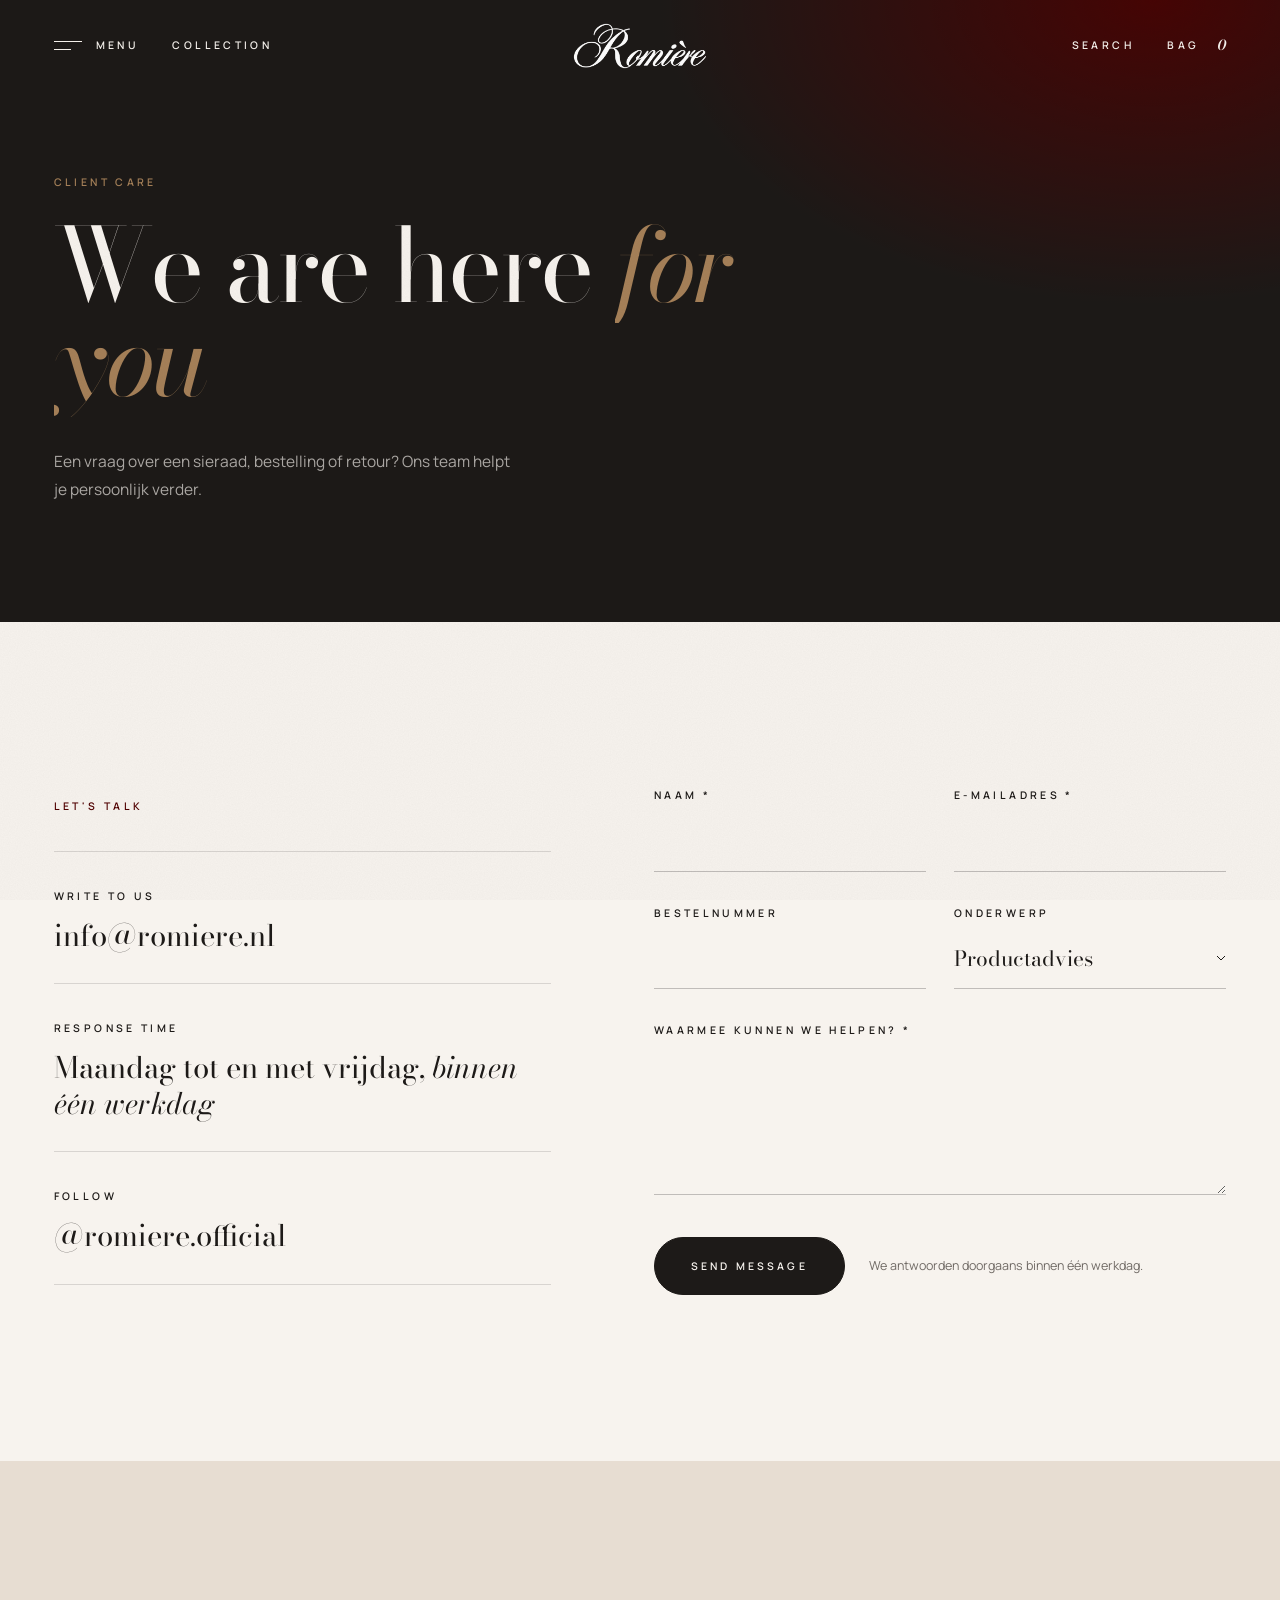
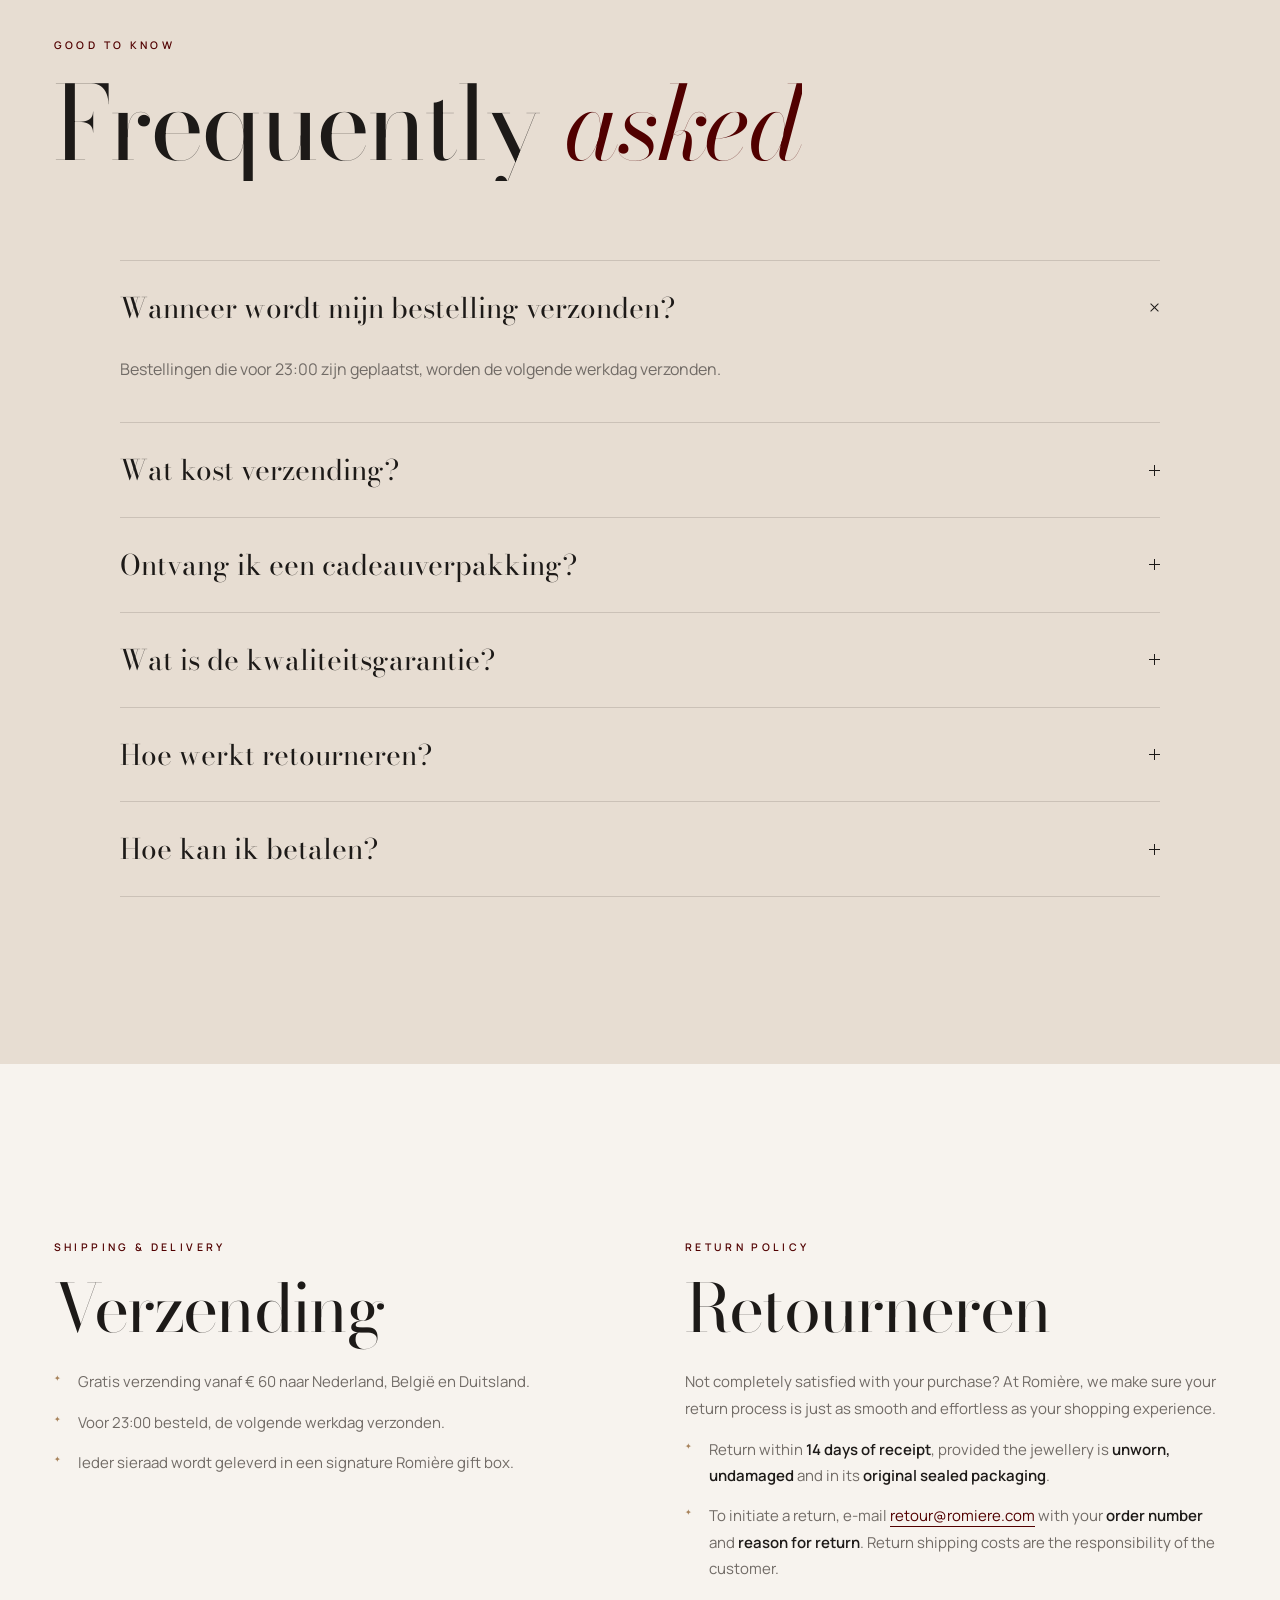
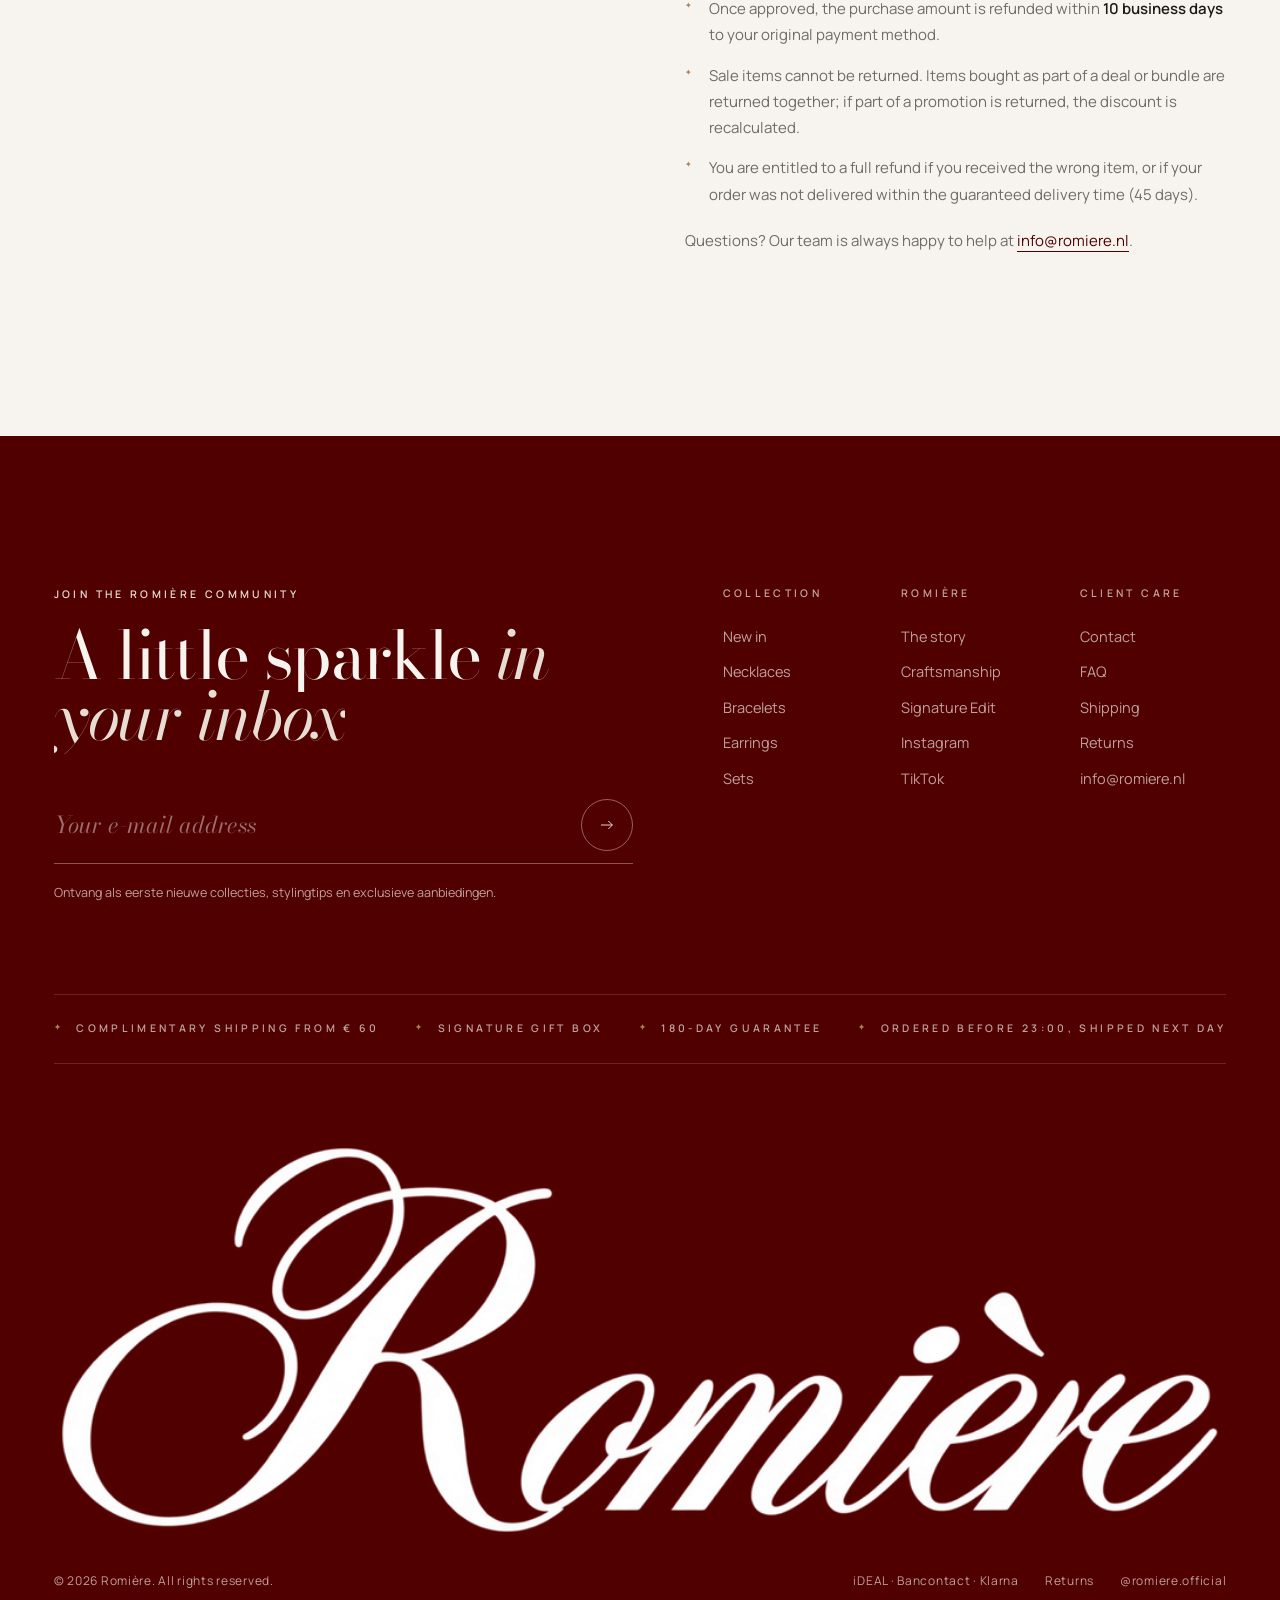
==== commit 6203c553: "Redesign as a cinematic "Maison Romière" experience Replace the first rebuild, which followed the ol" ====
--- a/contact.html
+++ b/contact.html
@@ -3,55 +3,53 @@
 <head>
   <meta charset="utf-8">
   <meta name="viewport" content="width=device-width, initial-scale=1">
-  <title>Contact &amp; customer care — Romière</title>
+  <title>Client care — Romière</title>
   <meta name="description" content="Een vraag over een sieraad, bestelling of retour? Neem contact op met Romière. Lees ook onze veelgestelde vragen, verzend- en retourinformatie.">
-  <meta name="theme-color" content="#510000">
+  <meta name="theme-color" content="#1d1a18">
   <link rel="icon" type="image/png" href="assets/img/brand/favicon.png">
   <link rel="apple-touch-icon" href="assets/img/brand/apple-touch-icon.png">
   <link rel="preconnect" href="https://fonts.googleapis.com">
   <link rel="preconnect" href="https://fonts.gstatic.com" crossorigin>
-  <link rel="stylesheet" href="https://fonts.googleapis.com/css2?family=Cormorant+Garamond:ital,wght@0,300;0,400;0,500;1,300;1,400&family=Jost:wght@300;400;500&display=swap">
+  <link rel="stylesheet" href="https://fonts.googleapis.com/css2?family=Bodoni+Moda:ital,opsz,wght@0,6..96,400..600;1,6..96,400..500&family=Manrope:wght@300;400;500;600&display=swap">
   <link rel="stylesheet" href="assets/css/style.css">
 </head>
 <body data-page="contact">
   <main id="main">
 
-    <section class="page-hero">
-      <div class="container">
-        <p class="eyebrow eyebrow--center">We are here for you</p>
-        <h1 class="title-xl">Contact <em>Romière</em></h1>
-        <p>Een vraag over een sieraad, bestelling of retour? Ons team helpt je persoonlijk verder.</p>
+    <section class="page-hero page-hero--compact t-dark" data-theme="dark">
+      <div>
+        <p class="label accent">Client care</p>
+        <h1 class="display s-xl" style="max-width:12ch" data-split>We are here <em>for you</em></h1>
+        <p class="body-copy" data-reveal>Een vraag over een sieraad, bestelling of retour? Ons team helpt je persoonlijk verder.</p>
       </div>
     </section>
 
-    <section class="section">
-      <div class="container contact-grid">
-        <div class="reveal">
-          <p class="eyebrow eyebrow--rule">Customer care</p>
-          <h2 class="title-lg">Let's <em>talk</em></h2>
-          <p class="lead" style="margin-top:20px">Stuur ons een bericht via het formulier. We antwoorden doorgaans binnen één werkdag.</p>
-          <div class="contact-cards">
-            <div class="contact-card"><span class="contact-card__num">01</span><div><h3>E-mail</h3><p><a href="mailto:info@romiere.nl">info@romiere.nl</a></p></div></div>
-            <div class="contact-card"><span class="contact-card__num">02</span><div><h3>Response time</h3><p>Maandag t/m vrijdag<br>Binnen één werkdag</p></div></div>
-            <div class="contact-card"><span class="contact-card__num">03</span><div><h3>Social</h3><p><a href="https://www.instagram.com/romiere.official/" target="_blank" rel="noopener">@romiere.official</a></p></div></div>
+    <section class="section t-light" data-theme="light">
+      <div class="wrap contact-grid">
+        <div>
+          <p class="label accent">Let's talk</p>
+          <div style="margin-top:36px">
+            <div class="contact-line" data-reveal><span class="label">Write to us</span><a class="serif" href="mailto:info@romiere.nl">info@romiere.nl</a></div>
+            <div class="contact-line" data-reveal data-delay="1"><span class="label">Response time</span><span class="serif">Maandag tot en met vrijdag, <em>binnen één werkdag</em></span></div>
+            <div class="contact-line" data-reveal data-delay="2"><span class="label">Follow</span><a class="serif" href="https://www.instagram.com/romiere.official/" target="_blank" rel="noopener">@romiere.official</a></div>
           </div>
         </div>
 
-        <form class="form reveal" data-delay="1" data-contact-form>
+        <form class="form" data-contact-form data-reveal data-delay="1">
           <div class="field">
-            <label for="cf-name">Naam *</label>
+            <label class="label" for="cf-name">Naam *</label>
             <input id="cf-name" name="name" type="text" required autocomplete="name">
           </div>
           <div class="field">
-            <label for="cf-email">E-mailadres *</label>
+            <label class="label" for="cf-email">E-mailadres *</label>
             <input id="cf-email" name="email" type="email" required autocomplete="email">
           </div>
           <div class="field">
-            <label for="cf-order">Bestelnummer</label>
+            <label class="label" for="cf-order">Bestelnummer</label>
             <input id="cf-order" name="order" type="text">
           </div>
           <div class="field">
-            <label for="cf-subject">Onderwerp</label>
+            <label class="label" for="cf-subject">Onderwerp</label>
             <select id="cf-subject" name="subject">
               <option>Productadvies</option>
               <option>Mijn bestelling</option>
@@ -61,79 +59,77 @@
             </select>
           </div>
           <div class="field field--full">
-            <label for="cf-message">Waarmee kunnen we helpen? *</label>
+            <label class="label" for="cf-message">Waarmee kunnen we helpen? *</label>
             <textarea id="cf-message" name="message" required></textarea>
           </div>
           <div class="form__foot">
-            <button class="btn" type="submit">Send message</button>
+            <button class="pill pill--ink" type="submit"><span>Send message</span></button>
             <small>We antwoorden doorgaans binnen één werkdag.</small>
           </div>
         </form>
       </div>
     </section>
 
-    <section class="section section--cream" id="faq">
-      <div class="container">
-        <div class="section-head reveal">
-          <p class="eyebrow eyebrow--center">Good to know</p>
-          <h2 class="title-xl">Frequently <em>asked</em></h2>
+    <section class="section t-sand" id="faq" data-theme="light">
+      <div class="wrap">
+        <div class="section-head">
+          <div>
+            <p class="label accent">Good to know</p>
+            <h2 class="display s-xl" data-split>Frequently <em>asked</em></h2>
+          </div>
         </div>
-        <div class="faq accordion reveal">
+        <div class="faq acc" data-reveal>
           <details open>
             <summary>Wanneer wordt mijn bestelling verzonden?</summary>
-            <div class="accordion__body"><p>Bestellingen die voor 23:00 zijn geplaatst, worden de volgende werkdag verzonden.</p></div>
+            <div class="acc__body"><p>Bestellingen die voor 23:00 zijn geplaatst, worden de volgende werkdag verzonden.</p></div>
           </details>
           <details>
             <summary>Wat kost verzending?</summary>
-            <div class="accordion__body"><p>Verzending is gratis vanaf €&nbsp;60 naar Nederland, België en Duitsland.</p></div>
+            <div class="acc__body"><p>Verzending is gratis vanaf €&nbsp;60 naar Nederland, België en Duitsland.</p></div>
           </details>
           <details>
             <summary>Ontvang ik een cadeauverpakking?</summary>
-            <div class="accordion__body"><p>Ieder sieraad wordt geleverd in een signature Romière gift box.</p></div>
+            <div class="acc__body"><p>Ieder sieraad wordt geleverd in een signature Romière gift box.</p></div>
           </details>
           <details>
             <summary>Wat is de kwaliteitsgarantie?</summary>
-            <div class="accordion__body"><p>Op de sieraden geldt een kwaliteitsgarantie van 180 dagen. Made to be worn, made to last.</p></div>
+            <div class="acc__body"><p>Op de sieraden geldt een kwaliteitsgarantie van 180 dagen. Made to be worn, made to last.</p></div>
           </details>
           <details>
             <summary>Hoe werkt retourneren?</summary>
-            <div class="accordion__body"><p>Je kunt je sieraad binnen 14 dagen na ontvangst retourneren, mits het ongedragen, onbeschadigd en in de originele verzegelde verpakking is. Neem contact op via <a class="text-link" href="mailto:retour@romiere.com">retour@romiere.com</a> met je bestelnummer en de reden van retour.</p></div>
+            <div class="acc__body"><p>Je kunt je sieraad binnen 14 dagen na ontvangst retourneren, mits het ongedragen, onbeschadigd en in de originele verzegelde verpakking is. Neem contact op via <a class="text-link" href="mailto:retour@romiere.com">retour@romiere.com</a> met je bestelnummer en de reden van retour.</p></div>
           </details>
           <details>
             <summary>Hoe kan ik betalen?</summary>
-            <div class="accordion__body"><p>Je rekent veilig af met iDEAL, Bancontact of Klarna.</p></div>
+            <div class="acc__body"><p>Je rekent veilig af met iDEAL, Bancontact of Klarna.</p></div>
           </details>
         </div>
       </div>
     </section>
 
-    <section class="section">
-      <div class="container policy-grid">
-        <article class="policy reveal" id="shipping">
-          <p class="eyebrow eyebrow--rule">Shipping &amp; delivery</p>
-          <h2 class="title-lg">Verzending</h2>
-          <div class="prose">
-            <ul>
-              <li>Gratis verzending vanaf €&nbsp;60 naar Nederland, België en Duitsland.</li>
-              <li>Voor 23:00 besteld, de volgende werkdag verzonden.</li>
-              <li>Ieder sieraad wordt geleverd in een signature Romière gift box.</li>
-            </ul>
-          </div>
+    <section class="section t-light" data-theme="light">
+      <div class="wrap policy-grid">
+        <article class="policy" id="shipping" data-reveal>
+          <p class="label accent">Shipping &amp; delivery</p>
+          <h2 class="display s-lg">Verzending</h2>
+          <ul>
+            <li>Gratis verzending vanaf €&nbsp;60 naar Nederland, België en Duitsland.</li>
+            <li>Voor 23:00 besteld, de volgende werkdag verzonden.</li>
+            <li>Ieder sieraad wordt geleverd in een signature Romière gift box.</li>
+          </ul>
         </article>
-        <article class="policy reveal" data-delay="1" id="returns">
-          <p class="eyebrow eyebrow--rule">Return policy</p>
-          <h2 class="title-lg">Retourneren</h2>
-          <div class="prose">
-            <p>Not completely satisfied with your purchase? At Romière, we make sure your return process is just as smooth and effortless as your shopping experience.</p>
-            <ul>
-              <li>Return within <strong>14 days of receipt</strong>, provided the jewellery is <strong>unworn, undamaged</strong> and in its <strong>original sealed packaging</strong>.</li>
-              <li>To initiate a return, e-mail <a href="mailto:retour@romiere.com">retour@romiere.com</a> with your <strong>order number</strong> and <strong>reason for return</strong>. Return shipping costs are the responsibility of the customer.</li>
-              <li>Once approved, the purchase amount is refunded within <strong>10 business days</strong> to your original payment method.</li>
-              <li>Sale items cannot be returned. Items bought as part of a deal or bundle are returned together; if part of a promotion is returned, the discount is recalculated.</li>
-              <li>You are entitled to a full refund if you received the wrong item, or if your order was not delivered within the guaranteed delivery time (45 days).</li>
-            </ul>
-            <p>Questions? Our team is always happy to help at <a href="mailto:info@romiere.nl">info@romiere.nl</a>.</p>
-          </div>
+        <article class="policy" id="returns" data-reveal data-delay="1">
+          <p class="label accent">Return policy</p>
+          <h2 class="display s-lg">Retourneren</h2>
+          <p>Not completely satisfied with your purchase? At Romière, we make sure your return process is just as smooth and effortless as your shopping experience.</p>
+          <ul>
+            <li>Return within <strong>14 days of receipt</strong>, provided the jewellery is <strong>unworn, undamaged</strong> and in its <strong>original sealed packaging</strong>.</li>
+            <li>To initiate a return, e-mail <a href="mailto:retour@romiere.com">retour@romiere.com</a> with your <strong>order number</strong> and <strong>reason for return</strong>. Return shipping costs are the responsibility of the customer.</li>
+            <li>Once approved, the purchase amount is refunded within <strong>10 business days</strong> to your original payment method.</li>
+            <li>Sale items cannot be returned. Items bought as part of a deal or bundle are returned together; if part of a promotion is returned, the discount is recalculated.</li>
+            <li>You are entitled to a full refund if you received the wrong item, or if your order was not delivered within the guaranteed delivery time (45 days).</li>
+          </ul>
+          <p>Questions? Our team is always happy to help at <a href="mailto:info@romiere.nl">info@romiere.nl</a>.</p>
         </article>
       </div>
     </section>
--- a/assets/css/style.css
+++ b/assets/css/style.css
@@ -1,1316 +1,1117 @@
 /* ==========================================================================
-   Romière — Forever Guided
-   Design system & page styles
+   Romière — Maison
+   A cinematic, editorial design system in the Romière house colours.
    ========================================================================== */
 
 :root {
-  /* Brand palette (from romiere.nl) */
+  /* House colours (romiere.nl) */
   --wine: #510000;
-  --wine-deep: #3a0000;
-  --logo: #680102;
   --ink: #1d1a18;
-  --cream: #f7f3ee;
+  --ivory: #f7f3ee;
   --sand: #e7ddd2;
   --gold: #a68159;
   --muted: #716b66;
   --line: #ded8d1;
-  --white: #fff;
-  --frame: #f4efe9;
-
-  --serif: "Cormorant Garamond", "Times New Roman", Georgia, serif;
-  --sans: "Jost", "Helvetica Neue", Arial, sans-serif;
-
-  --ease: cubic-bezier(.22, .61, .36, 1);
+
+  /* Derived tones */
+  --wine-deep: #3b0000;
+  --frame: #efe8df;
+  --on-dark: rgba(247, 243, 238, .66);
+  --on-dark-soft: rgba(247, 243, 238, .14);
+  --on-light-soft: rgba(29, 26, 24, .14);
+
+  --display: "Bodoni Moda", "Didot", "Bodoni 72", Georgia, serif;
+  --sans: "Manrope", "Helvetica Neue", Arial, sans-serif;
+
+  --ease: cubic-bezier(.65, 0, .35, 1);
   --ease-out: cubic-bezier(.16, 1, .3, 1);
-  --gutter: clamp(16px, 4vw, 64px);
-  --maxw: 1480px;
-  --ann-h: 36px;
-  --header-h: 84px;
-}
-
-/* ---------- Reset & base ---------- */
+  --gutter: clamp(18px, 4.2vw, 72px);
+  --hdr: 92px;
+}
+
+/* ---------- Base ---------- */
 *, *::before, *::after { box-sizing: border-box; }
-html { -webkit-text-size-adjust: 100%; scroll-behavior: smooth; }
+html { background: var(--ink); -webkit-text-size-adjust: 100%; scroll-behavior: smooth; }
 body {
   margin: 0;
-  background: var(--white);
+  background: var(--ivory);
   color: var(--ink);
   font-family: var(--sans);
-  font-weight: 300;
   font-size: 15px;
+  font-weight: 400;
   line-height: 1.75;
-  letter-spacing: .01em;
   -webkit-font-smoothing: antialiased;
   -moz-osx-font-smoothing: grayscale;
-  padding-top: calc(var(--ann-h) + var(--header-h));
-}
-body.has-hero { padding-top: 0; }
+  overflow-x: clip;
+}
 body.is-locked { overflow: hidden; }
 img { display: block; max-width: 100%; height: auto; }
 a { color: inherit; text-decoration: none; }
 button { font: inherit; color: inherit; background: none; border: 0; padding: 0; cursor: pointer; }
 input, select, textarea { font: inherit; color: inherit; }
-::selection { background: var(--wine); color: var(--white); }
-:focus-visible { outline: 1px solid var(--gold); outline-offset: 3px; }
-
-.container { width: min(var(--maxw), 100% - var(--gutter) * 2); margin-inline: auto; }
-.container--narrow { width: min(880px, 100% - var(--gutter) * 2); margin-inline: auto; }
+::selection { background: var(--gold); color: var(--ivory); }
+:focus-visible { outline: 1px solid var(--gold); outline-offset: 4px; }
+
+/* Film grain */
+body::after {
+  content: "";
+  position: fixed;
+  inset: 0;
+  z-index: 300;
+  pointer-events: none;
+  opacity: .05;
+  background-image: url("data:image/svg+xml,%3Csvg xmlns='http://www.w3.org/2000/svg' width='180' height='180'%3E%3Cfilter id='n'%3E%3CfeTurbulence type='fractalNoise' baseFrequency='.85' numOctaves='2' stitchTiles='stitch'/%3E%3CfeColorMatrix values='0 0 0 0 0 0 0 0 0 0 0 0 0 0 0 0 0 0 .6 0'/%3E%3C/filter%3E%3Crect width='100%25' height='100%25' filter='url(%23n)'/%3E%3C/svg%3E");
+}
+
+.wrap { width: min(1560px, 100% - var(--gutter) * 2); margin-inline: auto; }
+.narrow { width: min(980px, 100% - var(--gutter) * 2); margin-inline: auto; }
+.visually-hidden { position: absolute !important; width: 1px; height: 1px; overflow: hidden; clip: rect(0 0 0 0); white-space: nowrap; }
 .skip-link {
-  position: fixed; top: 8px; left: 8px; z-index: 100;
-  padding: 10px 18px; background: var(--ink); color: var(--white);
-  font-size: 12px; letter-spacing: .1em;
-  transform: translateY(-160%); transition: transform .3s var(--ease);
+  position: fixed; top: 10px; left: 10px; z-index: 400;
+  padding: 10px 18px; background: var(--ivory); color: var(--ink);
+  transform: translateY(-200%); transition: transform .3s;
 }
 .skip-link:focus { transform: none; }
-.visually-hidden {
-  position: absolute !important; width: 1px; height: 1px; overflow: hidden;
-  clip: rect(0 0 0 0); white-space: nowrap;
-}
+
+/* Themes */
+.t-dark { background: var(--ink); color: var(--ivory); }
+.t-wine { background: var(--wine); color: var(--ivory); }
+.t-light { background: var(--ivory); color: var(--ink); }
+.t-sand { background: var(--sand); color: var(--ink); }
 
 /* ---------- Typography ---------- */
-h1, h2, h3, h4 {
+.display {
   margin: 0;
-  font-family: var(--serif);
+  font-family: var(--display);
   font-weight: 400;
-  line-height: 1.05;
-  letter-spacing: -.005em;
-  color: var(--wine);
-}
-.display {
-  font-size: clamp(48px, 7.4vw, 118px);
-  font-weight: 300;
-  line-height: .95;
-}
-.title-xl { font-size: clamp(40px, 5.2vw, 76px); font-weight: 300; }
-.title-lg { font-size: clamp(34px, 3.8vw, 56px); font-weight: 300; }
-.title-md { font-size: clamp(26px, 2.4vw, 36px); }
-em, .italic { font-style: italic; }
-.display em, .title-xl em, .title-lg em, .title-md em { font-weight: 300; }
-
-.eyebrow {
-  display: inline-flex;
-  align-items: center;
-  gap: 14px;
-  margin: 0 0 22px;
+  line-height: .92;
+  letter-spacing: -.025em;
+}
+.display em, .serif em { font-style: italic; }
+.t-light .display em, .t-sand .display em { color: var(--wine); }
+.t-dark .display em { color: var(--gold); }
+.t-wine .display em { color: var(--sand); }
+.s-mega { font-size: clamp(68px, 14.5vw, 260px); }
+.s-xl { font-size: clamp(50px, 8vw, 138px); }
+.s-lg { font-size: clamp(40px, 5.2vw, 88px); }
+.s-md { font-size: clamp(30px, 3.1vw, 52px); line-height: 1; }
+.serif { font-family: var(--display); font-weight: 400; }
+.quote {
+  font-family: var(--display);
+  font-style: italic;
+  font-size: clamp(24px, 2.5vw, 40px);
+  line-height: 1.3;
+  letter-spacing: -.01em;
+}
+.label {
   font-family: var(--sans);
-  font-size: 11px;
-  font-weight: 500;
-  letter-spacing: .3em;
+  font-size: 10.5px;
+  font-weight: 600;
+  letter-spacing: .32em;
   text-transform: uppercase;
-  color: var(--wine);
-}
-.eyebrow--rule::before {
-  content: "";
-  width: 36px;
-  height: 1px;
-  background: currentColor;
-  opacity: .6;
-}
-.eyebrow--center { justify-content: center; }
-.lead {
-  font-size: clamp(16px, 1.25vw, 18px);
-  line-height: 1.8;
-  color: var(--muted);
-}
-.serif-quote {
-  font-family: var(--serif);
-  font-style: italic;
-  font-weight: 300;
-  font-size: clamp(26px, 3vw, 44px);
-  line-height: 1.25;
-}
-.ornament {
-  display: flex;
-  align-items: center;
-  justify-content: center;
-  gap: 16px;
-  color: var(--gold);
-}
-.ornament::before, .ornament::after {
-  content: "";
-  width: 56px;
-  height: 1px;
-  background: currentColor;
-  opacity: .7;
-}
-.ornament svg { width: 10px; height: 10px; }
+  line-height: 1.5;
+}
+.t-light .label.accent, .t-sand .label.accent { color: var(--wine); }
+.t-dark .label.accent { color: var(--gold); }
+.t-wine .label.accent { color: var(--sand); }
+.body-copy { max-width: 470px; font-size: 15.5px; line-height: 1.85; }
+.t-dark .body-copy, .t-wine .body-copy { color: var(--on-dark); }
+.t-light .body-copy, .t-sand .body-copy { color: var(--muted); }
+.roman { font-family: var(--display); font-style: italic; font-size: 17px; }
+
+/* Split-word reveal */
+.w { display: inline-block; overflow: hidden; vertical-align: top; padding-bottom: .1em; margin-bottom: -.1em; }
+.w > span { display: inline-block; transform: translateY(108%); transition: transform 1.3s var(--ease-out); }
+.is-in .w > span { transform: none; }
+
+/* Reveal */
+[data-reveal] { opacity: 0; transform: translateY(40px); transition: opacity 1.3s var(--ease-out), transform 1.3s var(--ease-out); }
+[data-reveal].is-in { opacity: 1; transform: none; }
+[data-reveal="mask"] { opacity: 1; transform: none; clip-path: inset(100% 0 0 0); transition: clip-path 1.6s var(--ease-out); }
+[data-reveal="mask"].is-in { clip-path: inset(0 0 0 0); }
+[data-reveal="mask"] img { transform: scale(1.22); transition: transform 2.2s var(--ease-out); }
+[data-reveal="mask"].is-in img { transform: scale(1); }
+[data-delay="1"] { transition-delay: .12s; }
+[data-delay="2"] { transition-delay: .24s; }
+[data-delay="3"] { transition-delay: .36s; }
 
 /* ---------- Buttons & links ---------- */
-.btn {
+.pill {
   position: relative;
   display: inline-flex;
   align-items: center;
   justify-content: center;
-  gap: 12px;
-  min-height: 54px;
-  padding: 0 38px;
-  border: 1px solid var(--wine);
-  background: var(--wine);
-  color: var(--white);
-  font-family: var(--sans);
-  font-size: 11px;
-  font-weight: 500;
-  letter-spacing: .26em;
-  text-transform: uppercase;
+  gap: 14px;
+  min-height: 58px;
+  padding: 0 36px;
+  border: 1px solid currentColor;
+  border-radius: 999px;
   overflow: hidden;
   isolation: isolate;
-  transition: color .5s var(--ease), border-color .5s var(--ease), background .5s var(--ease);
-}
-.btn::after {
+  font-size: 10.5px;
+  font-weight: 600;
+  letter-spacing: .3em;
+  text-transform: uppercase;
+  transition: color .6s var(--ease-out), border-color .6s;
+}
+.pill::before {
   content: "";
   position: absolute;
-  inset: 0;
+  left: 50%; top: 100%;
   z-index: -1;
-  background: var(--ink);
-  transform: scaleX(0);
-  transform-origin: right;
-  transition: transform .6s var(--ease-out);
-}
-.btn:hover::after { transform: scaleX(1); transform-origin: left; }
-.btn:hover { border-color: var(--ink); }
-.btn--light { background: var(--white); border-color: var(--white); color: var(--ink); }
-.btn--light::after { background: var(--wine); }
-.btn--light:hover { color: var(--white); border-color: var(--wine); }
-.btn--ghost { background: transparent; border-color: rgba(255, 255, 255, .7); color: var(--white); }
-.btn--ghost::after { background: var(--white); }
-.btn--ghost:hover { color: var(--ink); border-color: var(--white); }
-.btn--outline { background: transparent; color: var(--wine); }
-.btn--outline::after { background: var(--wine); }
-.btn--outline:hover { color: var(--white); border-color: var(--wine); }
-.btn--block { width: 100%; }
-.btn[disabled] { background: var(--sand); border-color: var(--sand); color: var(--muted); cursor: not-allowed; }
-.btn[disabled]::after { display: none; }
-
-.link {
+  width: 150%;
+  aspect-ratio: 1;
+  border-radius: 50%;
+  background: var(--ivory);
+  transform: translate(-50%, 0) scale(0);
+  transition: transform .8s var(--ease-out);
+}
+.pill:hover::before { transform: translate(-50%, -60%) scale(1); }
+.pill:hover { color: var(--ink); border-color: var(--ivory); }
+.t-light .pill::before, .t-sand .pill::before, .drawer .pill::before { background: var(--ink); }
+.t-light .pill:hover, .t-sand .pill:hover, .drawer .pill:hover { color: var(--ivory); border-color: var(--ink); }
+.pill--solid { background: var(--ivory); color: var(--ink); border-color: var(--ivory); }
+.pill--solid::before { background: var(--gold) !important; }
+.pill--solid:hover { color: var(--ivory) !important; border-color: var(--gold) !important; }
+.pill--ink { background: var(--ink); color: var(--ivory); border-color: var(--ink); }
+.pill--ink::before { background: var(--wine) !important; }
+.pill--ink:hover { color: var(--ivory) !important; border-color: var(--wine) !important; }
+.pill--block { width: 100%; }
+.pill[disabled] { opacity: .45; cursor: not-allowed; }
+.pill[disabled]::before { display: none; }
+.pill svg { width: 14px; height: 14px; stroke: currentColor; fill: none; stroke-width: 1.4; }
+
+.uline {
   position: relative;
   display: inline-flex;
   align-items: center;
-  gap: 10px;
-  padding-bottom: 6px;
-  font-size: 11px;
-  font-weight: 500;
-  letter-spacing: .26em;
+  gap: 12px;
+  padding-bottom: 8px;
+  font-size: 10.5px;
+  font-weight: 600;
+  letter-spacing: .3em;
   text-transform: uppercase;
-  color: var(--wine);
-}
-.link::after {
+}
+.uline::after {
   content: "";
   position: absolute;
   left: 0; right: 0; bottom: 0;
   height: 1px;
   background: currentColor;
-  transform-origin: left;
-  transition: transform .6s var(--ease-out);
-}
-.link:hover::after { transform: scaleX(.35); }
-.link--light { color: var(--white); }
-.text-link { color: var(--wine); border-bottom: 1px solid rgba(81, 0, 0, .35); transition: border-color .3s; }
-.text-link:hover { border-color: var(--wine); }
-
-/* ---------- Masthead: announcement + header ---------- */
-.masthead {
+  transform-origin: right;
+  transition: transform .7s var(--ease-out);
+}
+.uline:hover::after { transform: scaleX(0); }
+.uline svg { width: 14px; height: 14px; stroke: currentColor; fill: none; stroke-width: 1.3; transition: transform .6s var(--ease-out); }
+.uline:hover svg { transform: translateX(6px); }
+.text-link { border-bottom: 1px solid currentColor; padding-bottom: 1px; }
+
+/* Rotating badge */
+.badge { position: relative; display: grid; place-items: center; width: 132px; height: 132px; }
+.badge__ring { position: absolute; inset: 0; width: 100%; height: 100%; animation: spin 24s linear infinite; }
+.badge__ring text { font-family: var(--sans); font-size: 8.4px; font-weight: 600; letter-spacing: .34em; text-transform: uppercase; fill: currentColor; }
+.badge__core { width: 54px; height: 54px; display: grid; place-items: center; border: 1px solid currentColor; border-radius: 50%; transition: background .5s, color .5s; }
+.badge__core svg { width: 16px; height: 16px; stroke: currentColor; fill: none; stroke-width: 1.3; }
+.badge:hover .badge__core { background: var(--ivory); color: var(--ink); }
+@keyframes spin { to { transform: rotate(360deg); } }
+
+/* ---------- Header ---------- */
+.hdr {
   position: fixed;
   inset: 0 0 auto;
-  z-index: 60;
-  transition: transform .5s var(--ease);
-}
-.masthead.is-scrolled { transform: translateY(calc(var(--ann-h) * -1)); }
-
-.announcement {
-  position: relative;
-  height: var(--ann-h);
+  z-index: 90;
+  height: var(--hdr);
+  color: var(--ivory);
+  border-bottom: 1px solid transparent;
+  transition: transform .8s var(--ease-out), color .5s, background-color .5s, height .5s var(--ease-out), border-color .5s;
+}
+.hdr.is-hidden { transform: translateY(-100%); }
+.hdr.on-light { color: var(--ink); }
+.hdr.is-filled { height: 72px; }
+.hdr.is-filled.on-dark { background: rgba(29, 26, 24, .8); -webkit-backdrop-filter: blur(14px); backdrop-filter: blur(14px); border-color: var(--on-dark-soft); }
+.hdr.is-filled.on-light { background: rgba(247, 243, 238, .86); -webkit-backdrop-filter: blur(14px); backdrop-filter: blur(14px); border-color: var(--on-light-soft); }
+.hdr.is-forced { background: var(--ivory) !important; -webkit-backdrop-filter: none !important; backdrop-filter: none !important; }
+.hdr__inner { height: 100%; display: grid; grid-template-columns: 1fr auto 1fr; align-items: center; }
+.hdr__side { display: flex; align-items: center; gap: clamp(20px, 2.6vw, 44px); }
+.hdr__side--right { justify-content: flex-end; }
+.hdr__btn { display: inline-flex; align-items: center; gap: 14px; height: 44px; }
+.hdr__btn sup { font-family: var(--display); font-style: italic; font-size: 14px; letter-spacing: 0; margin-left: 4px; text-transform: none; }
+.burger { position: relative; width: 28px; height: 9px; }
+.burger i { position: absolute; left: 0; height: 1px; background: currentColor; transition: width .6s var(--ease-out); }
+.burger i:first-child { top: 0; width: 28px; }
+.burger i:last-child { bottom: 0; width: 17px; }
+.hdr__btn:hover .burger i:last-child { width: 28px; }
+.hdr__logo { position: relative; display: block; }
+.hdr__logo img { height: 46px; width: auto; transition: opacity .5s, height .5s var(--ease-out); }
+.hdr.is-filled .hdr__logo img { height: 38px; }
+.hdr__logo .logo-ink { position: absolute; top: 0; left: 0; opacity: 0; }
+.hdr.on-light .hdr__logo .logo-ink { opacity: 1; }
+.hdr.on-light .hdr__logo .logo-ivory { opacity: 0; }
+.hdr__icon { display: none; }
+.hdr__icon svg { width: 20px; height: 20px; stroke: currentColor; fill: none; stroke-width: 1.2; }
+
+/* ---------- Menu overlay ---------- */
+.menu {
+  position: fixed;
+  inset: 0;
+  z-index: 120;
   background: var(--wine);
-  color: var(--white);
-  overflow: hidden;
-}
-.announcement__item {
-  position: absolute;
-  inset: 0;
-  display: flex;
-  align-items: center;
-  justify-content: center;
-  padding: 0 16px;
-  font-size: 10.5px;
-  font-weight: 400;
-  letter-spacing: .24em;
-  text-transform: uppercase;
-  text-align: center;
-  opacity: 0;
-  transform: translateY(8px);
-  transition: opacity .8s var(--ease), transform .8s var(--ease);
-}
-.announcement__item.is-active { opacity: 1; transform: none; }
-
-.site-header {
-  position: relative;
-  height: var(--header-h);
-  background: rgba(255, 255, 255, .97);
-  border-bottom: 1px solid rgba(222, 216, 209, .8);
-  transition: background .5s var(--ease), border-color .5s var(--ease), color .5s var(--ease);
-}
-.header-inner {
+  color: var(--ivory);
+  clip-path: inset(0 0 100% 0);
+  visibility: hidden;
+  transition: clip-path 1s var(--ease), visibility 1s;
+}
+.menu.is-open { clip-path: inset(0 0 0 0); visibility: visible; }
+.menu__inner {
   height: 100%;
   display: grid;
-  grid-template-columns: 1fr auto 1fr;
-  align-items: center;
-}
-.header-logo { display: block; justify-self: center; }
-.header-logo img { height: 50px; width: auto; transition: opacity .4s var(--ease); }
-.header-logo .logo-light { position: absolute; top: 0; left: 0; opacity: 0; }
-.header-logo { position: relative; }
-
-.main-nav ul, .header-tools { display: flex; align-items: center; gap: clamp(18px, 2.2vw, 36px); margin: 0; padding: 0; list-style: none; }
-.header-tools { justify-content: flex-end; }
-.nav-link {
-  position: relative;
-  display: inline-flex;
-  align-items: center;
-  height: var(--header-h);
-  font-size: 11px;
-  font-weight: 400;
-  letter-spacing: .22em;
-  text-transform: uppercase;
-}
-.nav-link::after {
-  content: "";
-  position: absolute;
-  left: 0; right: 0;
-  bottom: calc(50% - 14px);
-  height: 1px;
-  background: currentColor;
-  transform: scaleX(0);
-  transform-origin: right;
-  transition: transform .5s var(--ease-out);
-}
-.nav-link:hover::after, .nav-link[aria-current="page"]::after,
-.has-mega:hover > .nav-link::after, .has-mega:focus-within > .nav-link::after { transform: scaleX(1); transform-origin: left; }
-.icon-btn {
-  position: relative;
-  display: inline-flex;
-  align-items: center;
-  gap: 10px;
-  height: 44px;
-  font-size: 11px;
-  font-weight: 400;
-  letter-spacing: .22em;
-  text-transform: uppercase;
-}
-.icon-btn svg { width: 19px; height: 19px; stroke: currentColor; fill: none; stroke-width: 1.1; }
-.bag-count {
-  display: inline-grid;
-  place-items: center;
-  min-width: 20px;
-  height: 20px;
-  padding: 0 5px;
-  border-radius: 20px;
-  background: var(--wine);
-  color: var(--white);
-  font-size: 10px;
-  letter-spacing: 0;
-  transition: transform .4s var(--ease-out);
-}
-.bag-count.is-bump { transform: scale(1.25); }
-.menu-toggle { display: none; }
-
-/* Overlay header over hero */
-.has-hero .masthead:not(.is-solid) .site-header {
-  background: transparent;
-  border-color: rgba(255, 255, 255, .18);
-  color: var(--white);
-}
-.has-hero .masthead:not(.is-solid) .logo-dark { opacity: 0; }
-.has-hero .masthead:not(.is-solid) .logo-light { opacity: 1; }
-.has-hero .masthead:not(.is-solid) .bag-count { background: var(--white); color: var(--wine); }
-
-/* Mega menu */
-.has-mega { position: static; }
-.mega {
-  position: absolute;
-  left: 0; right: 0;
-  top: 100%;
-  background: var(--cream);
-  color: var(--ink);
-  border-top: 1px solid var(--line);
-  box-shadow: 0 30px 60px -40px rgba(29, 26, 24, .35);
-  opacity: 0;
-  visibility: hidden;
-  transform: translateY(-6px);
-  transition: opacity .45s var(--ease), transform .45s var(--ease), visibility .45s;
-}
-.has-mega:hover .mega, .has-mega:focus-within .mega { opacity: 1; visibility: visible; transform: none; }
-.mega__inner {
-  display: grid;
-  grid-template-columns: 1fr 1fr 1.3fr;
-  gap: 56px;
-  padding: 48px 0 56px;
-}
-.mega h4 {
-  margin-bottom: 18px;
-  font-family: var(--sans);
-  font-size: 10.5px;
-  font-weight: 500;
-  letter-spacing: .28em;
-  text-transform: uppercase;
-  color: var(--gold);
-}
-.mega ul { display: grid; gap: 6px; }
-.mega li a {
-  font-family: var(--serif);
-  font-size: 26px;
-  font-weight: 300;
-  color: var(--wine);
-  transition: padding .5s var(--ease-out), color .3s;
-}
-.mega li a:hover { padding-left: 10px; font-style: italic; }
-.mega__feature { position: relative; display: block; overflow: hidden; aspect-ratio: 16 / 10; }
-.mega__feature img { width: 100%; height: 100%; object-fit: cover; transition: transform 1.6s var(--ease-out); }
-.mega__feature:hover img { transform: scale(1.05); }
-.mega__feature span {
-  position: absolute;
-  left: 24px; bottom: 20px;
-  color: var(--white);
-  font-family: var(--serif);
-  font-size: 28px;
-  font-style: italic;
-  font-weight: 300;
-}
-.mega__feature::before {
-  content: "";
-  position: absolute;
-  inset: 0;
-  z-index: 1;
-  background: linear-gradient(to top, rgba(17, 7, 8, .6), transparent 60%);
-}
-.mega__feature span { z-index: 2; }
-
-/* ---------- Mobile menu ---------- */
-.mobile-menu {
+  grid-template-columns: 1.4fr 1fr;
+  grid-template-rows: auto 1fr auto;
+  column-gap: 6vw;
+  padding: 0 var(--gutter);
+  overflow-y: auto;
+}
+.menu__top { grid-column: 1 / -1; display: flex; justify-content: space-between; align-items: center; height: var(--hdr); }
+.menu__top img { height: 40px; width: auto; }
+.menu__nav { align-self: center; padding: 4vh 0; }
+.menu__item { display: flex; align-items: baseline; gap: 28px; overflow: hidden; }
+.menu__item .roman { width: 36px; flex: none; color: var(--sand); opacity: .7; }
+.menu__word {
+  display: inline-block;
+  padding: .04em 0 .1em;
+  font-family: var(--display);
+  font-size: clamp(42px, 6.2vw, 100px);
+  line-height: 1;
+  letter-spacing: -.025em;
+  transform: translateY(115%);
+  transition: transform 1.1s var(--ease-out), opacity .5s;
+}
+.menu.is-open .menu__word { transform: none; transition-delay: calc(.35s + var(--i, 0) * .07s), 0s; }
+.menu__nav:hover .menu__word { opacity: .35; }
+.menu__nav .menu__item:hover .menu__word { opacity: 1; font-style: italic; }
+.menu__side { position: relative; align-self: center; justify-self: center; width: min(100%, 400px); }
+.menu__visual { position: relative; margin: 0; aspect-ratio: 3 / 4.1; border-radius: 999px 999px 0 0; overflow: hidden; background: var(--wine-deep); }
+.menu__visual img { position: absolute; inset: 0; width: 100%; height: 100%; object-fit: cover; opacity: 0; transform: scale(1.08); transition: opacity 1s var(--ease-out), transform 1.6s var(--ease-out); }
+.menu__visual img.is-active { opacity: 1; transform: none; }
+.menu__foot {
+  grid-column: 1 / -1;
+  display: flex;
+  flex-wrap: wrap;
+  justify-content: space-between;
+  gap: 18px 40px;
+  padding: 26px 0 32px;
+  border-top: 1px solid var(--on-dark-soft);
+}
+.menu__foot nav { display: flex; flex-wrap: wrap; gap: 10px 30px; }
+.menu__foot a:hover { color: var(--sand); }
+.close-x { display: inline-flex; align-items: center; gap: 14px; height: 44px; }
+.close-x i { position: relative; width: 22px; height: 22px; }
+.close-x i::before, .close-x i::after { content: ""; position: absolute; left: 0; top: 50%; width: 100%; height: 1px; background: currentColor; transition: transform .6s var(--ease-out); }
+.close-x i::before { transform: rotate(45deg); }
+.close-x i::after { transform: rotate(-45deg); }
+.close-x:hover i::before { transform: rotate(135deg); }
+.close-x:hover i::after { transform: rotate(45deg); }
+
+/* ---------- Search overlay ---------- */
+.search {
   position: fixed;
   inset: 0;
-  z-index: 80;
-  display: flex;
-  flex-direction: column;
-  padding: 28px 28px 36px;
-  background: var(--cream);
-  transform: translateX(-100%);
+  z-index: 120;
+  background: var(--ink);
+  color: var(--ivory);
+  overflow-y: auto;
+  clip-path: inset(0 0 100% 0);
   visibility: hidden;
-  transition: transform .7s var(--ease-out), visibility .7s;
-  overflow-y: auto;
-}
-.mobile-menu.is-open { transform: none; visibility: visible; }
-.mobile-menu__top { display: flex; justify-content: space-between; align-items: center; margin-bottom: 40px; }
-.mobile-menu__top img { height: 40px; width: auto; }
-.mobile-menu nav a {
-  display: block;
-  padding: 6px 0;
-  font-family: var(--serif);
-  font-size: 34px;
-  font-weight: 300;
-  line-height: 1.25;
-  color: var(--wine);
-}
-.mobile-menu nav a:hover { font-style: italic; }
-.mobile-menu__sub {
-  margin-top: 32px;
-  padding-top: 24px;
-  border-top: 1px solid var(--line);
-  display: grid;
-  gap: 12px;
-  font-size: 11px;
-  letter-spacing: .24em;
-  text-transform: uppercase;
-}
-.mobile-menu__sign { margin-top: auto; padding-top: 40px; max-width: 260px; opacity: .9; }
-
-/* ---------- Drawers, overlays ---------- */
+  transition: clip-path 1s var(--ease), visibility 1s;
+}
+.search.is-open { clip-path: inset(0 0 0 0); visibility: visible; }
+.search__top { display: flex; justify-content: space-between; align-items: center; height: var(--hdr); }
+.search__field { display: block; margin-top: 8vh; border-bottom: 1px solid var(--on-dark-soft); }
+.search__field input {
+  width: 100%;
+  padding: 0 0 18px;
+  border: 0;
+  background: none;
+  color: var(--ivory);
+  font-family: var(--display);
+  font-size: clamp(40px, 7vw, 110px);
+  letter-spacing: -.02em;
+  outline: none;
+}
+.search__field input::-webkit-search-cancel-button { -webkit-appearance: none; appearance: none; }
+.search__field input::placeholder { color: rgba(247, 243, 238, .22); font-style: italic; }
+.search__suggest { display: flex; flex-wrap: wrap; gap: 12px 30px; margin-top: 26px; color: var(--on-dark); }
+.search__suggest button:hover { color: var(--gold); }
+.search__results { padding: 70px 0 110px; }
+.search__results .pieces { grid-template-columns: repeat(auto-fill, minmax(210px, 1fr)); }
+.search__empty { color: var(--on-dark); font-family: var(--display); font-style: italic; font-size: 24px; }
+
+/* ---------- Bag drawer ---------- */
 .scrim {
   position: fixed;
   inset: 0;
-  z-index: 70;
-  background: rgba(17, 7, 8, .45);
-  backdrop-filter: blur(2px);
+  z-index: 110;
+  background: rgba(15, 9, 8, .6);
   opacity: 0;
   visibility: hidden;
-  transition: opacity .5s var(--ease), visibility .5s;
-}
-.scrim.is-visible { opacity: 1; visibility: visible; }
-
+  transition: opacity .7s var(--ease-out), visibility .7s;
+}
+.scrim.is-on { opacity: 1; visibility: visible; }
 .drawer {
   position: fixed;
   top: 0; right: 0; bottom: 0;
-  z-index: 75;
-  width: min(460px, 100%);
+  z-index: 115;
+  width: min(520px, 100%);
   display: flex;
   flex-direction: column;
-  background: var(--white);
+  background: var(--ivory);
+  color: var(--ink);
   transform: translateX(100%);
   visibility: hidden;
-  transition: transform .7s var(--ease-out), visibility .7s;
+  transition: transform .9s var(--ease-out), visibility .9s;
 }
 .drawer.is-open { transform: none; visibility: visible; }
-.drawer__head {
-  display: flex;
-  align-items: center;
-  justify-content: space-between;
-  padding: 28px 32px 22px;
-  border-bottom: 1px solid var(--line);
-}
-.drawer__head h2 { font-size: 30px; font-weight: 300; }
-.drawer__head h2 small { font-family: var(--sans); font-size: 12px; letter-spacing: .1em; color: var(--muted); margin-left: 8px; }
-.close-btn { width: 40px; height: 40px; display: grid; place-items: center; }
-.close-btn svg { width: 18px; height: 18px; stroke: currentColor; stroke-width: 1.1; fill: none; transition: transform .5s var(--ease-out); }
-.close-btn:hover svg { transform: rotate(90deg); }
-
-.shipping-meter { padding: 18px 32px 20px; background: var(--cream); font-size: 13px; color: var(--ink); }
-.shipping-meter strong { font-weight: 500; color: var(--wine); }
-.shipping-meter__bar { margin-top: 10px; height: 2px; background: var(--sand); overflow: hidden; }
-.shipping-meter__bar span { display: block; height: 100%; background: var(--wine); transform-origin: left; transition: transform .8s var(--ease-out); }
-
-.drawer__body { flex: 1; overflow-y: auto; padding: 8px 32px; }
-.drawer__empty { padding: 64px 0; text-align: center; }
-.drawer__empty p { margin: 12px 0 28px; color: var(--muted); }
-.line-item {
-  display: grid;
-  grid-template-columns: 92px 1fr auto;
-  gap: 18px;
-  padding: 22px 0;
-  border-bottom: 1px solid var(--line);
-}
-.line-item__media { background: var(--frame); aspect-ratio: 4 / 5; overflow: hidden; }
-.line-item__media img { width: 100%; height: 100%; object-fit: contain; mix-blend-mode: multiply; }
-.line-item h3 { font-size: 21px; color: var(--ink); }
-.line-item__meta { margin: 2px 0 12px; font-size: 12px; letter-spacing: .06em; color: var(--muted); }
-.line-item__price { font-size: 14px; text-align: right; white-space: nowrap; }
-.line-item__remove { margin-top: 8px; font-size: 11px; letter-spacing: .14em; text-transform: uppercase; color: var(--muted); border-bottom: 1px solid currentColor; }
-.line-item__remove:hover { color: var(--wine); }
-
-.qty { display: inline-flex; align-items: center; border: 1px solid var(--line); height: 38px; }
-.qty button { width: 36px; height: 100%; display: grid; place-items: center; font-size: 16px; color: var(--muted); transition: color .3s; }
-.qty button:hover { color: var(--wine); }
-.qty output, .qty input { width: 30px; text-align: center; font-size: 13px; border: 0; background: none; }
-
-.drawer__foot { padding: 24px 32px 30px; border-top: 1px solid var(--line); background: var(--white); }
-.drawer__row { display: flex; justify-content: space-between; align-items: baseline; margin-bottom: 6px; }
-.drawer__row span:first-child { font-size: 11px; letter-spacing: .24em; text-transform: uppercase; }
-.drawer__row .total { font-family: var(--serif); font-size: 28px; color: var(--wine); }
-.drawer__note { margin: 0 0 18px; font-size: 12.5px; color: var(--muted); }
-.drawer__trust { margin-top: 14px; text-align: center; font-size: 11px; letter-spacing: .14em; color: var(--muted); }
-
-/* Search overlay */
-.search-panel {
-  position: fixed;
-  inset: 0 0 auto;
-  z-index: 75;
-  padding: 40px 0 48px;
-  background: var(--cream);
-  transform: translateY(-100%);
-  visibility: hidden;
-  transition: transform .7s var(--ease-out), visibility .7s;
-  max-height: 100vh;
-  overflow-y: auto;
-}
-.search-panel.is-open { transform: none; visibility: visible; }
-.search-panel__top { display: flex; justify-content: space-between; align-items: center; gap: 24px; }
-.search-field {
-  flex: 1;
-  display: flex;
-  align-items: center;
-  gap: 18px;
-  border-bottom: 1px solid var(--wine);
-  padding: 8px 0;
-}
-.search-field svg { width: 22px; height: 22px; stroke: var(--wine); stroke-width: 1.1; fill: none; flex: none; }
-.search-field input {
-  width: 100%;
-  border: 0;
-  background: none;
-  font-family: var(--serif);
-  font-size: clamp(26px, 3vw, 40px);
-  font-weight: 300;
-  color: var(--wine);
-  outline: none;
-}
-.search-field input::placeholder { color: rgba(81, 0, 0, .35); font-style: italic; }
-.search-suggest { margin-top: 22px; display: flex; flex-wrap: wrap; gap: 10px 24px; font-size: 11px; letter-spacing: .22em; text-transform: uppercase; color: var(--muted); }
-.search-suggest button:hover { color: var(--wine); }
-.search-results { margin-top: 32px; display: grid; grid-template-columns: repeat(auto-fill, minmax(170px, 1fr)); gap: 28px 20px; }
-.search-results .card__title { font-size: 19px; }
-.search-empty { margin-top: 28px; color: var(--muted); }
+.drawer__head { display: flex; justify-content: space-between; align-items: center; padding: 30px 36px 26px; }
+.drawer__head h2 { margin: 0; font-family: var(--display); font-weight: 400; font-size: 40px; line-height: 1; letter-spacing: -.02em; }
+.drawer__head h2 sup { font-style: italic; font-size: 15px; color: var(--wine); margin-left: 4px; }
+.meter { margin: 0 36px; padding: 16px 0 18px; border-top: 1px solid var(--line); border-bottom: 1px solid var(--line); font-size: 13px; color: var(--muted); }
+.meter strong { font-weight: 600; color: var(--wine); }
+.meter__bar { position: relative; height: 1px; margin-top: 12px; background: var(--line); }
+.meter__bar span { position: absolute; inset: 0; background: var(--gold); transform-origin: left; transition: transform 1s var(--ease-out); }
+.drawer__body { flex: 1; overflow-y: auto; padding: 10px 36px; }
+.drawer__empty { padding: 72px 0; text-align: center; }
+.drawer__empty .serif { margin: 0 0 12px; font-size: 32px; line-height: 1.2; }
+.drawer__empty p { margin: 0 0 32px; color: var(--muted); }
+.line { display: grid; grid-template-columns: 96px 1fr auto; gap: 20px; padding: 24px 0; border-bottom: 1px solid var(--line); }
+.line__img { aspect-ratio: 3 / 4; border-radius: 999px 999px 0 0; overflow: hidden; background: var(--frame); }
+.line__img img { width: 100%; height: 100%; object-fit: contain; padding: 20% 8% 6%; mix-blend-mode: multiply; filter: brightness(1.012); }
+.line h3 { margin: 4px 0 2px; font-family: var(--display); font-size: 22px; font-weight: 400; line-height: 1.15; }
+.line__opt { margin: 0 0 14px; font-size: 12px; color: var(--muted); }
+.line__price { font-family: var(--display); font-size: 18px; text-align: right; white-space: nowrap; }
+.line__remove { margin-top: 10px; font-size: 10px; font-weight: 600; letter-spacing: .24em; text-transform: uppercase; color: var(--muted); }
+.line__remove:hover { color: var(--wine); }
+.stepper { display: inline-flex; align-items: center; height: 40px; border: 1px solid var(--line); border-radius: 999px; }
+.stepper button { width: 38px; height: 100%; font-size: 15px; color: var(--muted); }
+.stepper button:hover { color: var(--wine); }
+.stepper output { min-width: 22px; text-align: center; font-size: 13px; }
+.drawer__foot { padding: 26px 36px 32px; border-top: 1px solid var(--line); }
+.drawer__total { display: flex; justify-content: space-between; align-items: baseline; margin-bottom: 8px; }
+.drawer__total strong { font-family: var(--display); font-weight: 400; font-size: 32px; }
+.drawer__note { margin: 0 0 22px; font-size: 12.5px; color: var(--muted); }
+.drawer__pay { margin: 16px 0 0; text-align: center; font-size: 10px; letter-spacing: .26em; text-transform: uppercase; color: var(--muted); }
 
 /* Toast */
 .toast {
   position: fixed;
-  left: 50%;
-  bottom: 28px;
-  z-index: 90;
+  left: 50%; bottom: 28px;
+  z-index: 200;
   max-width: calc(100% - 32px);
-  padding: 14px 26px;
-  background: var(--ink);
-  color: var(--white);
-  font-size: 12.5px;
-  letter-spacing: .06em;
-  transform: translate(-50%, 20px);
+  padding: 15px 28px;
+  border-radius: 999px;
+  background: var(--ivory);
+  color: var(--ink);
+  box-shadow: 0 20px 50px -20px rgba(0, 0, 0, .45);
+  font-size: 13px;
+  transform: translate(-50%, 24px);
   opacity: 0;
   pointer-events: none;
-  transition: opacity .5s var(--ease), transform .5s var(--ease);
-}
-.toast.is-visible { opacity: 1; transform: translate(-50%, 0); }
-
-/* ---------- Hero ---------- */
-.hero {
-  position: relative;
-  min-height: 100vh;
-  min-height: 100svh;
-  display: flex;
-  align-items: flex-end;
-  color: var(--white);
+  transition: opacity .5s, transform .6s var(--ease-out);
+}
+.toast.is-on { opacity: 1; transform: translate(-50%, 0); }
+
+/* ---------- Cursor ---------- */
+.cursor { position: fixed; top: 0; left: 0; z-index: 250; pointer-events: none; transition: opacity .3s; }
+.cursor__dot, .cursor__ring { position: fixed; top: 0; left: 0; border-radius: 50%; will-change: transform; }
+.cursor__dot { width: 6px; height: 6px; margin: -3px 0 0 -3px; background: var(--gold); transition: opacity .3s; }
+.cursor__ring {
+  width: 40px; height: 40px;
+  margin: -20px 0 0 -20px;
+  display: grid;
+  place-items: center;
+  border: 1px solid rgba(166, 129, 89, .7);
+  transition: width .5s var(--ease-out), height .5s var(--ease-out), margin .5s var(--ease-out), background .5s, border-color .5s;
+}
+.cursor__ring span { font-size: 9.5px; font-weight: 600; letter-spacing: .26em; text-transform: uppercase; color: var(--ink); opacity: 0; transition: opacity .3s; }
+.cursor.is-link .cursor__ring { width: 64px; height: 64px; margin: -32px 0 0 -32px; border-color: var(--gold); }
+.cursor.is-view .cursor__ring { width: 96px; height: 96px; margin: -48px 0 0 -48px; background: var(--ivory); border-color: var(--ivory); }
+.cursor.is-view .cursor__ring span { opacity: 1; }
+.cursor.is-view .cursor__dot { opacity: 0; }
+.cursor.is-hidden { opacity: 0; }
+@media (hover: hover) and (pointer: fine) {
+  body.has-cursor, body.has-cursor a, body.has-cursor button, body.has-cursor label, body.has-cursor summary, body.has-cursor select { cursor: none; }
+}
+
+/* ---------- Loader & page curtain ---------- */
+.loader {
+  position: fixed;
+  inset: 0;
+  z-index: 280;
+  display: grid;
+  place-items: center;
+  background: var(--wine);
+  color: var(--ivory);
+  clip-path: inset(0 0 0 0);
+  transition: clip-path 1.1s var(--ease);
+}
+.loader.is-done { clip-path: inset(0 0 100% 0); }
+.loader__mark { display: grid; justify-items: center; gap: 28px; }
+.loader__mark img { width: min(380px, 66vw); clip-path: inset(0 100% 0 0); animation: draw 1.5s var(--ease) .2s forwards; }
+.loader__mark span { opacity: 0; color: var(--sand); animation: fadeIn 1s var(--ease-out) 1.1s forwards; }
+@keyframes draw { to { clip-path: inset(0 0 0 0); } }
+@keyframes fadeIn { to { opacity: 1; } }
+.curtain {
+  position: fixed;
+  inset: 0;
+  z-index: 270;
+  background: var(--wine);
+  pointer-events: none;
+  clip-path: inset(0 0 0 0);
+  transition: clip-path .9s var(--ease);
+}
+.curtain.is-up { clip-path: inset(0 0 100% 0); }
+.curtain.is-armed { clip-path: inset(100% 0 0 0); transition: none; }
+.curtain.is-armed.is-closing { clip-path: inset(0 0 0 0); transition: clip-path .7s var(--ease); }
+
+/* ==========================================================================
+   Home
+   ========================================================================== */
+
+/* Hero */
+.hero { position: relative; height: 100vh; height: 100svh; min-height: 680px; overflow: hidden; }
+.hero__glow {
+  position: absolute;
+  inset: 0;
+  background:
+    radial-gradient(ellipse 46% 58% at 50% 56%, rgba(81, 0, 0, .95), transparent 72%),
+    radial-gradient(ellipse 90% 50% at 50% 115%, rgba(81, 0, 0, .55), transparent 70%);
+}
+.hero__kicker { position: absolute; top: calc(var(--hdr) + 5vh); left: var(--gutter); z-index: 3; }
+.hero__title { position: absolute; inset: 0; z-index: 3; pointer-events: none; }
+.hero__w { position: absolute; display: block; overflow: hidden; padding: .02em .04em .08em; }
+.hero__w > span { display: block; transform: translateY(108%); transition: transform 1.6s var(--ease-out); }
+.is-ready .hero__w > span { transform: none; }
+.hero__w--a { top: 19vh; left: calc(var(--gutter) - .06em); }
+.hero__w--b { top: 47vh; right: var(--gutter); }
+.is-ready .hero__w--b > span { transition-delay: .16s; }
+.hero__arch {
+  position: absolute;
+  left: 50%;
+  top: 12vh;
+  z-index: 2;
+  width: min(29vw, 54vh);
+  height: 76vh;
+  margin: 0;
+  transform: translateX(-50%);
+  border-radius: 999px 999px 0 0;
   overflow: hidden;
-  background: #120807;
-}
-.hero__media { position: absolute; inset: 0; }
-.hero__media img {
+  background: var(--wine-deep);
+  clip-path: inset(100% 0 0 0);
+  transition: clip-path 1.8s var(--ease) .1s;
+}
+.is-ready .hero__arch { clip-path: inset(0 0 0 0); }
+.hero__arch img {
+  position: absolute;
+  inset: 0;
   width: 100%;
   height: 100%;
   object-fit: cover;
-  object-position: 50% 45%;
-  transform: scale(1.08);
-  animation: heroZoom 2.8s var(--ease-out) forwards;
-}
-@keyframes heroZoom { to { transform: scale(1); } }
-.hero::after {
-  content: "";
+  opacity: 0;
+  transform: scale(1.12);
+  transition: opacity 1.6s var(--ease-out), transform 7s linear;
+}
+.hero__arch img.is-active { opacity: 1; transform: scale(1); }
+.hero__arch::after { content: ""; position: absolute; inset: 0; background: linear-gradient(to top, rgba(29, 26, 24, .5), transparent 45%); }
+.hero__intro {
   position: absolute;
-  inset: 0;
-  background:
-    linear-gradient(to top, rgba(18, 8, 4, .78) 0%, rgba(18, 8, 4, .25) 45%, rgba(18, 8, 4, .38) 100%),
-    linear-gradient(to right, rgba(18, 8, 4, .45), transparent 60%);
-}
-.hero__content {
-  position: relative;
-  z-index: 2;
-  padding-bottom: clamp(56px, 10vh, 120px);
-}
-.hero .eyebrow { color: var(--white); opacity: .9; }
-.hero h1 { color: var(--white); max-width: 11ch; }
-.hero__text { max-width: 470px; margin: 28px 0 40px; font-size: 16px; line-height: 1.8; color: rgba(255, 255, 255, .85); }
-.hero__actions { display: flex; flex-wrap: wrap; gap: 14px; }
-.hero__scroll {
-  position: absolute;
-  right: var(--gutter);
-  bottom: clamp(56px, 10vh, 120px);
-  z-index: 2;
-  display: flex;
-  flex-direction: column;
-  align-items: center;
-  gap: 16px;
-  font-size: 10px;
-  letter-spacing: .3em;
-  text-transform: uppercase;
-  writing-mode: vertical-rl;
-  color: rgba(255, 255, 255, .8);
-}
-.hero__scroll::after {
-  content: "";
-  width: 1px;
-  height: 72px;
-  background: linear-gradient(to bottom, rgba(255, 255, 255, .9), transparent);
-  animation: scrollLine 2.4s var(--ease) infinite;
-  transform-origin: top;
-}
-@keyframes scrollLine { 0% { transform: scaleY(0); } 50% { transform: scaleY(1); } 100% { transform: scaleY(1); opacity: 0; } }
-
-/* Staggered hero entrance */
-.hero [data-enter] { opacity: 0; transform: translateY(24px); animation: enter 1.4s var(--ease-out) forwards; }
-.hero [data-enter="2"] { animation-delay: .15s; }
-.hero [data-enter="3"] { animation-delay: .3s; }
-.hero [data-enter="4"] { animation-delay: .45s; }
-@keyframes enter { to { opacity: 1; transform: none; } }
-
-/* ---------- Marquee ---------- */
-.marquee {
-  overflow: hidden;
-  border-bottom: 1px solid var(--line);
-  background: var(--cream);
-  color: var(--wine);
-}
-.marquee__track {
-  display: flex;
-  width: max-content;
-  animation: marquee 48s linear infinite;
-}
-.marquee__track span {
-  display: inline-flex;
-  align-items: center;
-  gap: 42px;
-  padding: 17px 21px;
-  font-size: 11px;
-  font-weight: 400;
-  letter-spacing: .28em;
-  text-transform: uppercase;
-  white-space: nowrap;
-}
-.marquee__track span::after { content: "✦"; font-size: 8px; color: var(--gold); }
-@keyframes marquee { to { transform: translateX(-50%); } }
-
-/* ---------- Sections ---------- */
-.section { padding: clamp(80px, 11vw, 160px) 0; }
-.section--tight { padding: clamp(64px, 8vw, 112px) 0; }
-.section--cream { background: var(--cream); }
-.section--sand { background: var(--sand); }
-.section-head { max-width: 820px; margin: 0 auto clamp(44px, 5vw, 72px); text-align: center; }
-.section-head p:not(.eyebrow) { margin: 22px auto 0; max-width: 520px; color: var(--muted); }
-.section-head--split {
-  max-width: none;
-  display: flex;
-  align-items: flex-end;
-  justify-content: space-between;
-  gap: 32px;
-  text-align: left;
-}
-.section-head--split p:not(.eyebrow) { margin-left: 0; }
-
-/* ---------- Product cards ---------- */
-.card { position: relative; display: flex; flex-direction: column; }
-.card__frame { position: relative; }
-.card__media {
+  left: var(--gutter);
+  bottom: 8vh;
+  z-index: 3;
+  width: min(360px, 30vw);
+  opacity: 0;
+  transform: translateY(24px);
+  transition: opacity 1.4s var(--ease-out) .7s, transform 1.4s var(--ease-out) .7s;
+}
+.is-ready .hero__intro { opacity: 1; transform: none; }
+.hero__intro p { margin: 0 0 30px; color: var(--on-dark); }
+.hero__badge { position: absolute; right: var(--gutter); bottom: 7vh; z-index: 3; opacity: 0; transition: opacity 1.4s .9s; }
+.is-ready .hero__badge { opacity: 1; }
+.hero__count { position: absolute; left: 50%; bottom: 4vh; z-index: 3; display: flex; gap: 10px; transform: translateX(-50%); }
+.hero__count i { position: relative; width: 28px; height: 1px; overflow: hidden; background: var(--on-dark-soft); }
+.hero__count i.is-active::after { content: ""; position: absolute; inset: 0; background: var(--gold); transform-origin: left; animation: fill 6s linear forwards; }
+@keyframes fill { from { transform: scaleX(0); } to { transform: scaleX(1); } }
+
+/* Manifesto */
+.manifesto { padding: clamp(110px, 15vw, 250px) 0 clamp(90px, 11vw, 190px); }
+.manifesto__grid { display: grid; grid-template-columns: 240px 1fr; gap: 40px; }
+.manifesto__text {
+  margin: 0;
+  font-family: var(--display);
+  font-size: clamp(30px, 4.1vw, 70px);
+  line-height: 1.12;
+  letter-spacing: -.02em;
+}
+.manifesto__text .sw { opacity: .14; transition: opacity .6s; }
+.manifesto__text .sw.is-lit { opacity: 1; }
+.manifesto__text em { font-style: italic; color: var(--gold); }
+.manifesto__foot { display: flex; flex-wrap: wrap; align-items: center; justify-content: space-between; gap: 32px; margin-top: clamp(60px, 7vw, 110px); padding-top: 34px; border-top: 1px solid var(--on-dark-soft); }
+.manifesto__foot img { width: min(420px, 80vw); opacity: .92; }
+
+/* Horizontal collection */
+.hcol { position: relative; }
+.hcol__sticky { position: sticky; top: 0; height: 100vh; overflow: hidden; display: flex; flex-direction: column; justify-content: center; }
+.hcol__head { display: flex; justify-content: space-between; align-items: flex-end; gap: 40px; margin-bottom: 4vh; }
+.hcol__head .display { margin-top: 16px; }
+.hcol__count { font-family: var(--display); font-style: italic; font-size: 20px; color: var(--muted); }
+.hcol__track { display: flex; align-items: flex-start; gap: clamp(28px, 4vw, 72px); padding: 0 var(--gutter); will-change: transform; }
+.hcol__track > .piece { flex: none; width: clamp(200px, min(19vw, 34vh), 320px); }
+.hcol__track > .piece:nth-child(even) { margin-top: 7vh; }
+.hcol__end {
+  flex: none;
+  align-self: center;
+  display: grid;
+  place-items: center;
+  align-content: center;
+  width: clamp(220px, 19vw, 300px);
+  aspect-ratio: 1;
+  margin-right: var(--gutter);
+  border: 1px solid var(--ink);
+  border-radius: 50%;
+  text-align: center;
+  transition: background .7s var(--ease-out), color .7s;
+}
+.hcol__end:hover { background: var(--ink); color: var(--ivory); }
+.hcol__end .serif { display: block; margin-top: 10px; font-size: clamp(26px, 2.2vw, 34px); line-height: 1.1; }
+.hcol__progress { position: relative; height: 1px; margin: 5vh var(--gutter) 0; background: var(--line); }
+.hcol__progress span { position: absolute; inset: 0; background: var(--ink); transform-origin: left; transform: scaleX(0); }
+
+/* Piece (product card) */
+.pieces { display: grid; grid-template-columns: repeat(3, 1fr); gap: clamp(64px, 6vw, 110px) clamp(20px, 3vw, 56px); }
+.piece { position: relative; }
+.piece__media { position: relative; }
+.piece__frame {
   position: relative;
   display: block;
-  aspect-ratio: 4 / 5;
+  aspect-ratio: 3 / 4.15;
+  border-radius: 999px 999px 0 0;
+  overflow: hidden;
   background: var(--frame);
-  overflow: hidden;
-}
-.card__media img {
+}
+.t-dark .piece__frame, .t-wine .piece__frame { background: var(--ivory); }
+.piece__frame img {
   position: absolute;
   inset: 0;
   width: 100%;
   height: 100%;
   mix-blend-mode: multiply;
-  transition: opacity .9s var(--ease), transform 1.8s var(--ease-out);
-}
-.card__media img.fit-contain { object-fit: contain; padding: 8%; }
-.card__media img.fit-cover { object-fit: cover; }
-.card__media .card__alt { opacity: 0; }
-.card:hover .card__media .card__alt { opacity: 1; }
-.card:hover .card__media img { transform: scale(1.045); }
-.card__badge {
+  transition: opacity 1s var(--ease-out), transform 2s var(--ease-out);
+}
+.piece__frame img.fit-contain { object-fit: contain; padding: 22% 10% 10%; filter: brightness(1.012); }
+.piece__frame img.fit-cover { object-fit: cover; }
+.piece__frame .piece__alt { opacity: 0; }
+.piece:hover .piece__frame .piece__alt { opacity: 1; }
+.piece:hover .piece__frame img { transform: scale(1.06); }
+.piece__flag { position: absolute; left: 50%; top: 9%; z-index: 2; transform: translateX(-50%); font-size: 9px; color: var(--wine); white-space: nowrap; }
+.piece__flag--out { color: var(--muted); }
+.piece__quick {
   position: absolute;
-  top: 16px; left: 16px;
-  z-index: 2;
-  padding: 6px 12px 5px;
-  background: var(--white);
-  color: var(--wine);
-  font-size: 9.5px;
-  font-weight: 500;
-  letter-spacing: .24em;
-  text-transform: uppercase;
-}
-.card__badge--soldout { background: var(--ink); color: var(--white); }
-.card__quick {
-  position: absolute;
-  left: 12px; right: 12px; bottom: 12px;
+  left: 50%; bottom: 18px;
   z-index: 3;
   display: flex;
   align-items: center;
-  justify-content: center;
-  gap: 4px;
-  min-height: 46px;
-  background: rgba(255, 255, 255, .96);
-  backdrop-filter: blur(6px);
+  gap: 2px;
+  padding: 5px;
+  border-radius: 999px;
+  background: var(--ink);
+  color: var(--ivory);
+  white-space: nowrap;
+  opacity: 0;
+  transform: translate(-50%, 12px);
+  transition: opacity .5s, transform .6s var(--ease-out);
+}
+.piece:hover .piece__quick, .piece:focus-within .piece__quick { opacity: 1; transform: translate(-50%, 0); }
+.piece__quick button, .piece__quick a { padding: 9px 14px; border-radius: 999px; font-size: 9.5px; font-weight: 600; letter-spacing: .24em; text-transform: uppercase; transition: background .3s, color .3s; }
+.piece__quick button:hover, .piece__quick a:hover { background: var(--ivory); color: var(--ink); }
+.piece__quick em { padding: 0 6px 0 12px; font-family: var(--display); font-size: 14px; color: var(--gold); }
+.piece__info { display: flex; flex-direction: column; align-items: center; gap: 6px; margin-top: 26px; text-align: center; }
+.piece__name { margin: 0; font-family: var(--display); font-size: clamp(20px, 1.55vw, 25px); font-weight: 400; line-height: 1.15; letter-spacing: -.01em; }
+.piece__price { flex: none; font-family: var(--display); font-style: italic; font-size: 17px; }
+.piece__sub { margin: 10px 0 0; text-align: center; font-size: 10px; font-weight: 600; letter-spacing: .26em; text-transform: uppercase; color: var(--muted); }
+.t-dark .piece__sub, .t-wine .piece__sub { color: var(--on-dark); }
+
+/* Meaning chapters */
+.chapters { padding: clamp(110px, 14vw, 220px) 0 clamp(40px, 6vw, 90px); overflow: hidden; }
+.chapters__head { display: grid; grid-template-columns: 1.2fr 1fr; gap: 40px; align-items: end; margin-bottom: clamp(90px, 11vw, 180px); }
+.chapters__head .display { margin-top: 22px; }
+.chapters__head .body-copy { justify-self: end; }
+.chapter { display: grid; grid-template-columns: 1fr 1fr; gap: clamp(40px, 7vw, 140px); align-items: center; margin-bottom: clamp(110px, 13vw, 210px); }
+.chapter--flip .chapter__media { order: 2; }
+.chapter__media { position: relative; padding: 0 12% 12% 0; }
+.chapter--flip .chapter__media { padding: 0 0 12% 12%; }
+.chapter__arch { position: relative; display: block; aspect-ratio: 3 / 4; border-radius: 999px 999px 0 0; overflow: hidden; background: var(--ivory); }
+.chapter__arch img { position: absolute; inset: 0; width: 100%; height: 100%; object-fit: contain; padding: 18% 12% 10%; mix-blend-mode: multiply; filter: brightness(1.012); transition: transform 2s var(--ease-out); }
+.chapter__arch:hover img { transform: scale(1.05); }
+.chapter__float { position: absolute; right: 0; bottom: 0; width: 44%; margin: 0; aspect-ratio: 4 / 5; overflow: hidden; background: var(--ivory); box-shadow: 0 40px 80px -40px rgba(0, 0, 0, .7); }
+.chapter--flip .chapter__float { right: auto; left: 0; }
+.chapter__float img { width: 100%; height: 100%; object-fit: cover; mix-blend-mode: multiply; }
+.chapter__num { display: block; margin-bottom: 26px; }
+.chapter__body .display { margin-bottom: 36px; }
+.chapter__body .quote { margin: 0 0 42px; max-width: 560px; color: var(--sand); }
+.chapter__meta { display: flex; gap: 28px; align-items: baseline; max-width: 560px; margin-bottom: 34px; padding-top: 24px; border-top: 1px solid var(--on-dark-soft); }
+.chapter__meta .serif { font-size: 22px; }
+.chapter__meta .price { margin-left: auto; font-family: var(--display); font-style: italic; font-size: 20px; }
+
+/* Category index */
+.index { position: relative; padding: clamp(110px, 13vw, 210px) 0; }
+.index__head { display: flex; justify-content: space-between; align-items: flex-end; gap: 32px; margin-bottom: clamp(50px, 6vw, 90px); }
+.index__head .display { margin-top: 22px; }
+.index__list { list-style: none; margin: 0; padding: 0; border-top: 1px solid var(--on-dark-soft); }
+.index__row { display: grid; grid-template-columns: 90px 1fr auto; align-items: center; gap: 20px; padding: clamp(18px, 2.2vw, 32px) 0; border-bottom: 1px solid var(--on-dark-soft); }
+.index__row .roman { color: var(--gold); }
+.index__word { font-family: var(--display); font-size: clamp(48px, 8.4vw, 150px); line-height: .95; letter-spacing: -.03em; transition: transform .9s var(--ease-out), opacity .5s; }
+.index__word sup { position: relative; top: .5em; margin-left: .2em; font-style: italic; font-size: .2em; letter-spacing: 0; color: var(--gold); vertical-align: top; }
+.index__list:hover .index__word { opacity: .3; }
+.index__list .index__row:hover .index__word { opacity: 1; font-style: italic; transform: translateX(2vw); }
+.index__go { display: inline-flex; align-items: center; gap: 12px; opacity: .6; transition: opacity .5s; }
+.index__row:hover .index__go { opacity: 1; }
+.index__go svg { width: 16px; height: 16px; stroke: currentColor; fill: none; stroke-width: 1.2; }
+.index__thumb { display: none; }
+.index__float {
+  position: fixed;
+  top: 0; left: 0;
+  z-index: 5;
+  width: 260px;
+  aspect-ratio: 3 / 4;
+  margin: -175px 0 0 -130px;
+  border-radius: 999px 999px 0 0;
+  overflow: hidden;
+  pointer-events: none;
+  opacity: 0;
+  scale: .85;
+  transition: opacity .5s, scale .7s var(--ease-out);
+}
+.index__float.is-on { opacity: 1; scale: 1; }
+.index__float img { position: absolute; inset: 0; width: 100%; height: 100%; object-fit: cover; opacity: 0; transition: opacity .5s; }
+.index__float img.is-active { opacity: 1; }
+
+/* Ritual */
+.ritual__grid { display: grid; grid-template-columns: 1fr 1fr; }
+.ritual__media { position: relative; }
+.ritual__sticky { position: sticky; top: 0; height: 100vh; padding: clamp(96px, 12vh, 130px) clamp(24px, 4vw, 72px) 6vh var(--gutter); }
+.ritual__frame { position: relative; height: 100%; overflow: hidden; border-radius: 999px 999px 0 0; background: var(--sand); }
+.ritual__frame img { position: absolute; inset: 0; width: 100%; height: 100%; object-fit: cover; opacity: 0; transform: scale(1.08); transition: opacity 1.2s var(--ease-out), transform 2.4s var(--ease-out); }
+.ritual__frame img.is-active { opacity: 1; transform: none; }
+.ritual__steps { padding: clamp(130px, 17vh, 210px) var(--gutter) 10vh clamp(24px, 4vw, 72px); }
+.ritual__intro { margin-bottom: 14vh; }
+.ritual__intro .display { margin-top: 22px; }
+.ritual__step { min-height: 64vh; display: flex; flex-direction: column; justify-content: center; max-width: 520px; opacity: .22; transition: opacity .8s; }
+.ritual__step.is-active { opacity: 1; }
+.ritual__step .roman { font-size: 24px; color: var(--wine); }
+.ritual__step h3 { margin: 16px 0 22px; }
+.ritual__step p { margin: 0; color: var(--muted); font-size: 16px; line-height: 1.85; }
+.ritual__step .mobile-img { display: none; }
+
+/* Statement */
+.statement { position: relative; min-height: 115vh; display: grid; place-items: center; overflow: hidden; text-align: center; }
+.statement__bg { position: absolute; inset: -12% 0; }
+.statement__bg img { width: 100%; height: 100%; object-fit: cover; }
+.statement::before { content: ""; position: absolute; inset: 0; z-index: 1; background: radial-gradient(ellipse at center, rgba(29, 26, 24, .66), rgba(29, 26, 24, .92)); }
+.statement__inner { position: relative; z-index: 2; padding: 20vh var(--gutter); }
+.statement .display { margin: 30px 0 0; }
+.statement__sign { width: min(520px, 80vw); margin: 56px auto 0; opacity: .92; }
+
+/* Seen on you — polaroids */
+.seen { padding: clamp(110px, 13vw, 210px) 0 clamp(90px, 10vw, 160px); overflow: hidden; }
+.seen__head { margin-bottom: clamp(70px, 8vw, 130px); text-align: center; }
+.seen__head .display { margin-top: 22px; }
+.seen__wall { display: grid; grid-template-columns: repeat(5, 1fr); gap: clamp(14px, 2.2vw, 36px); align-items: start; padding: 0 var(--gutter); }
+.polaroid { display: block; margin: 0; rotate: var(--r, 0deg); box-shadow: 0 50px 80px -40px rgba(0, 0, 0, .85); transition: opacity 1.3s var(--ease-out), transform 1.3s var(--ease-out), rotate 1s var(--ease-out), scale 1s var(--ease-out); }
+.polaroid img { width: 100%; }
+.polaroid:nth-child(1) { --r: -5deg; margin-top: 8vw; }
+.polaroid:nth-child(2) { --r: 3deg; }
+.polaroid:nth-child(3) { --r: -2deg; margin-top: 12vw; }
+.polaroid:nth-child(4) { --r: 4deg; margin-top: 2vw; }
+.polaroid:nth-child(5) { --r: -3deg; margin-top: 9vw; }
+.polaroid:hover { rotate: 0deg; scale: 1.04; }
+.seen__foot { display: flex; justify-content: center; margin-top: clamp(70px, 8vw, 120px); }
+
+/* ---------- Footer ---------- */
+.ftr { position: relative; overflow: hidden; }
+.ftr__top { display: grid; grid-template-columns: 1.15fr 1fr; gap: clamp(48px, 7vw, 140px); padding: clamp(100px, 11vw, 180px) 0 clamp(70px, 7vw, 110px); }
+.ftr__news .display { margin: 22px 0 40px; }
+.news { display: flex; align-items: center; gap: 16px; border-bottom: 1px solid rgba(247, 243, 238, .35); }
+.news input { flex: 1; min-width: 0; padding: 18px 0; border: 0; background: none; color: var(--ivory); font-family: var(--display); font-size: clamp(20px, 1.8vw, 26px); outline: none; }
+.news input::placeholder { color: rgba(247, 243, 238, .45); font-style: italic; }
+.news button { flex: none; width: 52px; height: 52px; display: grid; place-items: center; border: 1px solid rgba(247, 243, 238, .4); border-radius: 50%; transition: background .5s, color .5s; }
+.news button:hover { background: var(--ivory); color: var(--wine); }
+.news button svg { width: 16px; height: 16px; stroke: currentColor; fill: none; stroke-width: 1.3; }
+.ftr__news small { display: block; margin-top: 18px; color: var(--on-dark); font-size: 12.5px; }
+.news-done { font-family: var(--display); font-style: italic; font-size: 28px; color: var(--sand); }
+.ftr__cols { display: grid; grid-template-columns: repeat(3, 1fr); gap: 32px; align-content: start; padding-top: 10px; }
+.ftr__cols h4 { margin: 0 0 22px; color: var(--sand); opacity: .75; }
+.ftr__cols ul { list-style: none; margin: 0; padding: 0; display: grid; gap: 10px; font-size: 14.5px; }
+.ftr__cols a { color: var(--on-dark); transition: color .3s; }
+.ftr__cols a:hover { color: var(--ivory); }
+.ftr__service { display: flex; flex-wrap: wrap; justify-content: space-between; gap: 14px 32px; padding: 26px 0; border-top: 1px solid var(--on-dark-soft); border-bottom: 1px solid var(--on-dark-soft); color: var(--on-dark); }
+.ftr__service span::before { content: "✦"; margin-right: 12px; font-size: 8px; color: var(--gold); vertical-align: 2px; }
+.ftr__logo { padding: clamp(50px, 6vw, 90px) var(--gutter) 0; }
+.ftr__logo img { width: 100%; max-width: 1560px; margin: 0 auto; opacity: .96; }
+.ftr__bottom { display: flex; flex-wrap: wrap; justify-content: space-between; gap: 14px 28px; padding: 30px 0 34px; color: var(--on-dark); font-size: 12px; letter-spacing: .06em; }
+.ftr__bottom nav { display: flex; flex-wrap: wrap; gap: 8px 26px; }
+.ftr__bottom a:hover { color: var(--ivory); }
+
+/* ==========================================================================
+   Shop
+   ========================================================================== */
+.shop-hero { position: relative; padding: calc(var(--hdr) + clamp(70px, 9vw, 150px)) 0 clamp(50px, 5vw, 80px); overflow: hidden; }
+.shop-hero::before { content: ""; position: absolute; inset: 0; background: radial-gradient(ellipse 60% 70% at 85% 0%, rgba(81, 0, 0, .8), transparent 70%); }
+.shop-hero .wrap { position: relative; }
+.shop-hero .display { margin: 26px 0 0; }
+.shop-hero .display sup { position: relative; top: .55em; margin-left: .15em; font-style: italic; font-size: .2em; letter-spacing: 0; color: var(--gold); vertical-align: top; }
+.shop-hero__row { display: grid; grid-template-columns: 1fr 1.2fr; gap: 48px; align-items: end; margin-top: clamp(40px, 5vw, 80px); }
+.shop-cats { display: flex; flex-wrap: wrap; justify-content: flex-end; gap: 8px 0; font-family: var(--display); font-size: clamp(19px, 1.6vw, 25px); }
+.shop-cats button { padding: 2px 12px; color: var(--on-dark); transition: color .3s; }
+.shop-cats button:hover { color: var(--ivory); }
+.shop-cats button[aria-pressed="true"] { color: var(--gold); font-style: italic; }
+.shop-cats span { color: var(--on-dark-soft); }
+.shop-bar { position: sticky; top: 0; z-index: 20; border-bottom: 1px solid var(--line); background: rgba(247, 243, 238, .92); -webkit-backdrop-filter: blur(12px); backdrop-filter: blur(12px); transition: top .8s var(--ease-out); }
+.hdr-visible .shop-bar { top: 72px; }
+.shop-bar__inner { display: flex; justify-content: space-between; align-items: center; min-height: 64px; gap: 20px; }
+.shop-bar .serif { font-style: italic; font-size: 18px; }
+.select {
+  appearance: none;
+  padding: 10px 26px 10px 0;
+  border: 0;
+  background: transparent url("data:image/svg+xml,%3Csvg xmlns='http://www.w3.org/2000/svg' width='10' height='6' fill='none' stroke='%231d1a18'%3E%3Cpath d='M1 1l4 4 4-4'/%3E%3C/svg%3E") no-repeat right center;
   font-size: 10.5px;
-  font-weight: 500;
-  letter-spacing: .22em;
-  text-transform: uppercase;
-  color: var(--ink);
-  opacity: 0;
-  transform: translateY(10px);
-  transition: opacity .5s var(--ease), transform .5s var(--ease-out);
-}
-.card:hover .card__quick, .card:focus-within .card__quick { opacity: 1; transform: none; }
-.card__quick-label { padding: 0 10px; color: var(--muted); }
-.card__quick button { padding: 8px 12px; letter-spacing: inherit; text-transform: inherit; transition: color .3s; }
-.card__quick button:hover { color: var(--wine); }
-.card__quick-sep { width: 1px; height: 14px; background: var(--line); }
-.card__body { padding: 20px 4px 0; text-align: center; }
-.card__title { font-size: 22px; font-weight: 400; color: var(--ink); line-height: 1.2; }
-.card__title a { background: linear-gradient(currentColor, currentColor) 0 100% / 0 1px no-repeat; transition: background-size .6s var(--ease-out); }
-.card:hover .card__title a { background-size: 100% 1px; }
-.card__price { margin: 6px 0 0; font-size: 13px; letter-spacing: .08em; color: var(--muted); }
-.card__swatches { display: flex; justify-content: center; gap: 7px; margin-top: 12px; }
-.swatch-dot { width: 11px; height: 11px; border-radius: 50%; box-shadow: inset 0 0 0 1px rgba(0, 0, 0, .12); }
-.swatch-dot--gold { background: linear-gradient(135deg, #e9d3a1, #b88d4f 55%, #e3c78d); }
-.swatch-dot--silver { background: linear-gradient(135deg, #f4f4f4, #b9b9b9 55%, #e6e6e6); }
-
-/* Product rail (carousel) */
-.rail-wrap { position: relative; }
-.rail {
-  display: grid;
-  grid-auto-flow: column;
-  grid-auto-columns: calc((100% - 3 * 28px) / 4);
-  gap: 28px;
-  overflow-x: auto;
-  scroll-snap-type: x mandatory;
-  scrollbar-width: none;
-  scroll-behavior: smooth;
-}
-.rail::-webkit-scrollbar { display: none; }
-.rail > * { scroll-snap-align: start; }
-.rail-nav { display: flex; gap: 10px; }
-.rail-btn {
-  width: 52px; height: 52px;
-  display: grid; place-items: center;
-  border: 1px solid var(--line);
-  border-radius: 50%;
-  color: var(--wine);
-  transition: background .4s var(--ease), color .4s, border-color .4s;
-}
-.rail-btn:hover { background: var(--wine); border-color: var(--wine); color: var(--white); }
-.rail-btn svg { width: 16px; height: 16px; stroke: currentColor; stroke-width: 1.2; fill: none; }
-.rail-progress { position: relative; height: 1px; margin-top: 44px; background: var(--line); }
-.rail-progress span { position: absolute; top: 0; left: 0; height: 1px; background: var(--wine); transition: transform .4s var(--ease), width .4s; }
-
-/* Product grid */
-.product-grid {
-  display: grid;
-  grid-template-columns: repeat(4, 1fr);
-  gap: clamp(36px, 4vw, 64px) clamp(16px, 2vw, 28px);
-}
-.grid-feature {
-  position: relative;
-  grid-column: span 2;
-  grid-row: span 1;
-  min-height: 100%;
-  overflow: hidden;
-  color: var(--white);
-  display: flex;
-  align-items: flex-end;
-  background: var(--ink);
-}
-.grid-feature img { position: absolute; inset: 0; width: 100%; height: 100%; object-fit: cover; transition: transform 2s var(--ease-out); }
-.grid-feature:hover img { transform: scale(1.04); }
-.grid-feature::before { content: ""; position: absolute; inset: 0; z-index: 1; background: linear-gradient(to top, rgba(17, 7, 8, .85), rgba(17, 7, 8, .1) 65%); }
-.grid-feature__text { position: relative; z-index: 2; padding: clamp(24px, 3vw, 44px); }
-.grid-feature__text .serif-quote { margin: 0 0 18px; font-size: clamp(24px, 2.4vw, 36px); }
-
-/* ---------- Editorial split ---------- */
-.split { display: grid; grid-template-columns: 1.05fr 1fr; min-height: 88vh; }
-.split--reverse .split__media { order: 2; }
-.split__media { position: relative; overflow: hidden; min-height: 520px; }
-.split__media img { position: absolute; inset: 0; width: 100%; height: 100%; object-fit: cover; }
-.split__body {
-  display: flex;
-  flex-direction: column;
-  justify-content: center;
-  padding: clamp(56px, 8vw, 140px) clamp(28px, 7vw, 128px);
-  background: var(--cream);
-}
-.split__body p:not(.eyebrow) { max-width: 470px; color: var(--muted); }
-.split__body .title-lg { margin-bottom: 28px; }
-.split__body .btn, .split__body .link { align-self: flex-start; margin-top: 24px; }
-.split__sign { margin-top: 44px; width: min(320px, 80%); }
-
-/* ---------- Category tiles ---------- */
-.categories { display: grid; grid-template-columns: repeat(4, 1fr); gap: 12px; }
-.category {
-  position: relative;
-  display: block;
-  aspect-ratio: 3 / 4.4;
-  overflow: hidden;
-  color: var(--white);
-  background: var(--ink);
-}
-.category img { width: 100%; height: 100%; object-fit: cover; transition: transform 2s var(--ease-out), filter 1s var(--ease); }
-.category:hover img { transform: scale(1.06); }
-.category::after {
-  content: "";
-  position: absolute;
-  inset: 0;
-  background: linear-gradient(to top, rgba(17, 7, 8, .7) 0%, rgba(17, 7, 8, .05) 55%);
-  transition: background .8s var(--ease);
-}
-.category__label {
-  position: absolute;
-  left: 0; right: 0; bottom: 0;
-  z-index: 2;
-  padding: 28px 28px 30px;
-  display: flex;
-  align-items: flex-end;
-  justify-content: space-between;
-  gap: 12px;
-}
-.category__label h3 { color: var(--white); font-size: clamp(28px, 2.5vw, 38px); font-weight: 300; }
-.category__label small { display: block; margin-bottom: 6px; font-family: var(--sans); font-size: 10px; letter-spacing: .28em; text-transform: uppercase; opacity: .8; }
-.category__arrow {
-  flex: none;
-  width: 44px; height: 44px;
-  display: grid; place-items: center;
-  border: 1px solid rgba(255, 255, 255, .6);
-  border-radius: 50%;
-  transition: background .5s var(--ease), color .5s;
-}
-.category__arrow svg { width: 14px; height: 14px; stroke: currentColor; stroke-width: 1.2; fill: none; }
-.category:hover .category__arrow { background: var(--white); color: var(--wine); }
-
-/* ---------- Statement band ---------- */
-.statement {
-  position: relative;
-  padding: clamp(96px, 13vw, 190px) 0;
-  background: var(--wine);
-  color: var(--white);
-  text-align: center;
-  overflow: hidden;
-}
-.statement::before {
-  content: "";
-  position: absolute;
-  inset: 0;
-  background: radial-gradient(ellipse at 50% 0%, rgba(166, 129, 89, .22), transparent 60%),
-              radial-gradient(ellipse at 50% 120%, rgba(0, 0, 0, .35), transparent 60%);
-}
-.statement > * { position: relative; }
-.statement .eyebrow { color: var(--gold); }
-.statement h2 { color: var(--white); }
-.statement__lines { display: grid; gap: 4px; }
-.statement__lines span { display: block; }
-.statement p:not(.eyebrow) { max-width: 560px; margin: 40px auto 0; color: rgba(255, 255, 255, .78); }
-.statement__sign { width: min(440px, 80%); margin: 48px auto 0; opacity: .95; }
-.statement .ornament { color: var(--gold); margin-bottom: 36px; }
-
-/* ---------- Gifting / gallery ---------- */
-.gallery {
-  display: grid;
-  grid-template-columns: 1.2fr 1fr 1fr;
-  grid-template-rows: auto auto;
-  gap: 12px;
-}
-.gallery figure { margin: 0; position: relative; overflow: hidden; background: var(--ink); }
-.gallery img { width: 100%; height: 100%; object-fit: cover; transition: transform 2s var(--ease-out); }
-.gallery figure:hover img { transform: scale(1.05); }
-.gallery__a { grid-row: span 2; min-height: 100%; }
-.gallery__a img { position: absolute; inset: 0; }
-.gallery__b, .gallery__c { aspect-ratio: 4 / 5; }
-.gallery__text {
-  grid-column: span 2;
-  display: flex;
-  flex-direction: column;
-  justify-content: center;
-  padding: clamp(28px, 4vw, 64px);
-  background: var(--cream);
-}
-.gallery__text p:not(.eyebrow) { color: var(--muted); max-width: 520px; }
-
-/* ---------- Materials ---------- */
-.materials { display: grid; grid-template-columns: repeat(4, 1fr); border-top: 1px solid var(--line); }
-.material { padding: 40px 32px 8px 0; border-right: 1px solid var(--line); }
-.material + .material { padding-left: 32px; }
-.material:last-child { border-right: 0; }
-.material__num { font-family: var(--serif); font-size: 15px; font-style: italic; color: var(--gold); }
-.material h3 { margin: 12px 0 12px; font-size: 27px; color: var(--ink); }
-.material p { margin: 0; font-size: 14px; color: var(--muted); }
-
-/* ---------- Benefits ---------- */
-.benefits { display: grid; grid-template-columns: repeat(4, 1fr); gap: 24px; text-align: center; }
-.benefit svg { width: 34px; height: 34px; margin: 0 auto 18px; stroke: var(--wine); stroke-width: 1; fill: none; }
-.benefit h3 { font-family: var(--sans); font-size: 11px; font-weight: 500; letter-spacing: .26em; text-transform: uppercase; color: var(--ink); }
-.benefit p { margin: 8px 0 0; font-size: 13.5px; color: var(--muted); }
-
-/* ---------- Instagram band ---------- */
-.insta { display: grid; grid-template-columns: repeat(6, 1fr); gap: 6px; }
-.insta a { position: relative; aspect-ratio: 1; overflow: hidden; background: var(--ink); }
-.insta img { width: 100%; height: 100%; object-fit: cover; transition: transform 1.6s var(--ease-out), opacity .6s; }
-.insta a:hover img { transform: scale(1.06); opacity: .8; }
-
-/* ---------- Newsletter & footer ---------- */
-.newsletter { padding: clamp(72px, 9vw, 128px) 0; background: var(--cream); text-align: center; }
-.newsletter p:not(.eyebrow) { max-width: 460px; margin: 18px auto 34px; color: var(--muted); }
-.newsletter-form { display: flex; max-width: 520px; margin: 0 auto; border-bottom: 1px solid var(--wine); }
-.newsletter-form input {
-  flex: 1;
-  min-width: 0;
-  padding: 16px 0;
-  border: 0;
-  background: none;
-  font-size: 15px;
-  outline: none;
-}
-.newsletter-form input::placeholder { color: var(--muted); }
-.newsletter-form button { padding: 0 4px 0 20px; font-size: 11px; font-weight: 500; letter-spacing: .26em; text-transform: uppercase; color: var(--wine); }
-.newsletter-form button:hover { color: var(--ink); }
-.newsletter__done { font-family: var(--serif); font-style: italic; font-size: 24px; color: var(--wine); }
-.newsletter small { display: block; margin-top: 16px; font-size: 11.5px; color: var(--muted); }
-
-.site-footer { background: var(--ink); color: rgba(255, 255, 255, .72); font-size: 14px; }
-.footer-top {
-  display: grid;
-  grid-template-columns: 1.6fr repeat(3, 1fr);
-  gap: 48px;
-  padding: clamp(72px, 8vw, 112px) 0 64px;
-}
-.footer-brand img { width: 210px; margin-bottom: 26px; }
-.footer-brand p { max-width: 320px; margin: 0; }
-.site-footer h4 {
-  margin-bottom: 22px;
-  font-family: var(--sans);
-  font-size: 10.5px;
-  font-weight: 500;
+  font-weight: 600;
   letter-spacing: .28em;
   text-transform: uppercase;
-  color: var(--gold);
-}
-.site-footer ul { list-style: none; margin: 0; padding: 0; display: grid; gap: 10px; }
-.site-footer a { transition: color .3s; }
-.site-footer a:hover { color: var(--white); }
-.footer-social { display: flex; gap: 12px; margin-top: 26px; }
-.footer-social a {
-  width: 42px; height: 42px;
-  display: grid; place-items: center;
-  border: 1px solid rgba(255, 255, 255, .22);
-  border-radius: 50%;
-  transition: border-color .4s, background .4s, color .4s;
-}
-.footer-social a:hover { background: var(--white); color: var(--wine); border-color: var(--white); }
-.footer-social svg { width: 16px; height: 16px; fill: currentColor; }
-.footer-sign { padding: 8px 0 48px; border-bottom: 1px solid rgba(255, 255, 255, .12); }
-.footer-sign img { width: min(560px, 100%); margin: 0 auto; opacity: .9; }
-.footer-bottom {
-  display: flex;
-  flex-wrap: wrap;
-  justify-content: space-between;
-  gap: 16px;
-  padding: 26px 0 32px;
-  font-size: 11.5px;
-  letter-spacing: .12em;
-  color: rgba(255, 255, 255, .5);
-}
-.footer-bottom nav { display: flex; gap: 22px; flex-wrap: wrap; }
-.payments { display: flex; gap: 8px; flex-wrap: wrap; }
-.payments span { padding: 4px 10px; border: 1px solid rgba(255, 255, 255, .18); font-size: 10px; letter-spacing: .14em; text-transform: uppercase; }
-
-/* ---------- Page header (inner pages) ---------- */
-.page-hero {
-  position: relative;
-  padding: clamp(64px, 8vw, 120px) 0 clamp(48px, 6vw, 88px);
-  background: var(--cream);
-  text-align: center;
-  overflow: hidden;
-}
-.page-hero p:not(.eyebrow) { max-width: 560px; margin: 22px auto 0; color: var(--muted); }
-.page-hero--image {
-  min-height: 72vh;
-  display: flex;
-  align-items: flex-end;
-  padding: 0;
-  color: var(--white);
-  background: var(--ink);
-  text-align: left;
-}
-.page-hero--image .page-hero__media { position: absolute; inset: 0; }
-.page-hero--image .page-hero__media img { width: 100%; height: 100%; object-fit: cover; }
-.page-hero--image::after { content: ""; position: absolute; inset: 0; background: linear-gradient(to top, rgba(18, 8, 4, .75), rgba(18, 8, 4, .15) 60%); }
-.page-hero--image .container { position: relative; z-index: 2; padding: 0 0 clamp(48px, 7vw, 96px); }
-.page-hero--image h1, .page-hero--image .eyebrow { color: var(--white); }
-.page-hero--image p:not(.eyebrow) { margin-left: 0; color: rgba(255, 255, 255, .82); }
-
-.breadcrumbs { display: flex; flex-wrap: wrap; gap: 10px; font-size: 11px; letter-spacing: .2em; text-transform: uppercase; color: var(--muted); }
-.breadcrumbs a:hover { color: var(--wine); }
-.breadcrumbs span[aria-hidden] { color: var(--line); }
-
-/* ---------- Shop ---------- */
-.shop-toolbar {
-  position: sticky;
-  top: var(--header-h);
-  z-index: 20;
-  background: rgba(255, 255, 255, .97);
-  backdrop-filter: blur(10px);
-  border-bottom: 1px solid var(--line);
-}
-.shop-toolbar__inner { display: flex; align-items: center; justify-content: space-between; gap: 24px; min-height: 68px; }
-.filter-chips { display: flex; gap: 6px; overflow-x: auto; scrollbar-width: none; }
-.filter-chips::-webkit-scrollbar { display: none; }
-.chip {
-  flex: none;
-  padding: 9px 18px;
-  border: 1px solid transparent;
-  font-size: 11px;
-  font-weight: 400;
-  letter-spacing: .2em;
-  text-transform: uppercase;
-  color: var(--muted);
-  transition: color .3s, border-color .3s;
-}
-.chip:hover { color: var(--wine); }
-.chip[aria-pressed="true"] { border-color: var(--wine); color: var(--wine); }
-.shop-meta { display: flex; align-items: center; gap: 28px; flex: none; font-size: 12px; letter-spacing: .1em; color: var(--muted); }
-.select {
-  appearance: none;
-  padding: 10px 28px 10px 0;
-  border: 0;
-  background: transparent url("data:image/svg+xml,%3Csvg xmlns='http://www.w3.org/2000/svg' width='10' height='6' fill='none' stroke='%23510000'%3E%3Cpath d='M1 1l4 4 4-4'/%3E%3C/svg%3E") no-repeat right center;
-  font-size: 11px;
-  letter-spacing: .2em;
-  text-transform: uppercase;
-  color: var(--ink);
   cursor: pointer;
 }
-.shop-body { padding: clamp(48px, 6vw, 88px) 0 clamp(80px, 10vw, 140px); }
-.shop-empty { padding: 80px 0; text-align: center; color: var(--muted); }
-
-/* ---------- Product page ---------- */
-.pdp { padding: clamp(28px, 4vw, 48px) 0 clamp(72px, 9vw, 128px); }
-.pdp__grid { display: grid; grid-template-columns: minmax(0, 1.25fr) minmax(0, 1fr); gap: clamp(32px, 6vw, 110px); margin-top: 28px; }
-.gallery-pdp { display: grid; grid-template-columns: 84px 1fr; gap: 18px; align-items: start; }
-.gallery-pdp__thumbs { display: grid; gap: 12px; position: sticky; top: calc(var(--header-h) + 24px); }
-.gallery-pdp__thumbs button { position: relative; aspect-ratio: 4 / 5; background: var(--frame); overflow: hidden; opacity: .55; transition: opacity .4s; }
-.gallery-pdp__thumbs button[aria-current="true"], .gallery-pdp__thumbs button:hover { opacity: 1; }
-.gallery-pdp__thumbs button[aria-current="true"]::after { content: ""; position: absolute; inset: 0; border: 1px solid var(--wine); }
-.gallery-pdp__thumbs img { width: 100%; height: 100%; mix-blend-mode: multiply; }
-.gallery-pdp__main { display: grid; gap: 12px; }
-.gallery-pdp__slide { position: relative; aspect-ratio: 4 / 5; background: var(--frame); overflow: hidden; cursor: zoom-in; }
-.gallery-pdp__slide img { width: 100%; height: 100%; mix-blend-mode: multiply; transition: transform .6s var(--ease-out); }
-.fit-contain { object-fit: contain; }
-img.fit-contain { filter: brightness(1.012); } /* lifts 254-white studio backdrops to pure white for a seamless multiply */
-.fit-cover { object-fit: cover; }
-.gallery-pdp__slide img.fit-contain { padding: 6%; }
-.gallery-pdp__dots { display: none; }
-
-.pdp__info { position: sticky; top: calc(var(--header-h) + 32px); align-self: start; }
-.pdp__info .eyebrow { margin-bottom: 16px; }
-.pdp__title { font-size: clamp(40px, 4.2vw, 62px); font-weight: 300; }
-.pdp__price { margin: 18px 0 0; font-family: var(--serif); font-size: 28px; color: var(--ink); }
-.pdp__price small { font-family: var(--sans); font-size: 11px; letter-spacing: .14em; color: var(--muted); margin-left: 10px; }
-.pdp__tagline { margin: 22px 0 0; font-family: var(--serif); font-style: italic; font-size: 21px; line-height: 1.45; color: var(--muted); }
-.pdp__divider { height: 1px; margin: 32px 0; background: var(--line); }
-.option { margin-bottom: 26px; }
-.option__label { display: flex; justify-content: space-between; margin-bottom: 14px; font-size: 11px; letter-spacing: .24em; text-transform: uppercase; }
-.option__label span:last-child { color: var(--muted); letter-spacing: .1em; text-transform: none; font-size: 13px; }
-.option__values { display: flex; flex-wrap: wrap; gap: 10px; }
-.finish {
+.shop-body { padding: clamp(100px, 9vw, 160px) 0 clamp(110px, 12vw, 200px); }
+.shop-empty { padding: 80px 0; text-align: center; color: var(--muted); font-family: var(--display); font-style: italic; font-size: 26px; }
+.editorial-tile { position: relative; grid-column: span 2; display: flex; align-items: flex-end; min-height: 100%; overflow: hidden; color: var(--ivory); background: var(--ink); }
+.editorial-tile img { position: absolute; inset: 0; width: 100%; height: 100%; object-fit: cover; transition: transform 2.4s var(--ease-out); }
+.editorial-tile:hover img { transform: scale(1.04); }
+.editorial-tile::before { content: ""; position: absolute; inset: 0; z-index: 1; background: linear-gradient(to top, rgba(29, 26, 24, .9), rgba(29, 26, 24, .05) 70%); }
+.editorial-tile__body { position: relative; z-index: 2; padding: clamp(28px, 3.4vw, 56px); }
+.editorial-tile .label { color: var(--gold); }
+.editorial-tile .quote { margin: 18px 0 26px; max-width: 540px; }
+
+/* ==========================================================================
+   Product page
+   ========================================================================== */
+.pdp { display: grid; grid-template-columns: minmax(0, 1.2fr) minmax(0, 1fr); }
+.pdp__gallery { display: grid; gap: clamp(16px, 2vw, 28px); padding: calc(var(--hdr) + 40px) clamp(20px, 4vw, 72px) clamp(40px, 5vw, 80px); }
+.pdp__slide { position: relative; aspect-ratio: 4 / 5; overflow: hidden; background: var(--frame); cursor: zoom-in; }
+.pdp__slide:first-child { aspect-ratio: 4 / 5.3; border-radius: 999px 999px 0 0; }
+.pdp__slide img { position: absolute; inset: 0; width: 100%; height: 100%; mix-blend-mode: multiply; }
+.pdp__slide img.fit-contain { object-fit: contain; padding: 10%; filter: brightness(1.012); }
+.pdp__slide:first-child img.fit-contain { padding: 22% 12% 10%; }
+.pdp__slide img.fit-cover { object-fit: cover; }
+.pdp__dots { display: none; }
+.pdp__panel { position: relative; }
+.pdp__sticky { position: sticky; top: 0; min-height: 100vh; display: flex; flex-direction: column; justify-content: center; padding: calc(var(--hdr) + 24px) clamp(24px, 4.4vw, 84px) 40px; }
+.pdp__sticky.is-static { position: relative; }
+.crumbs { display: flex; flex-wrap: wrap; gap: 10px; margin-bottom: 28px; color: var(--on-dark); }
+.crumbs a:hover { color: var(--ivory); }
+.pdp__title { margin: 18px 0 0; font-size: clamp(40px, 4vw, 72px); }
+.pdp__tagline { margin: 22px 0 0; max-width: 460px; font-family: var(--display); font-style: italic; font-size: 20px; line-height: 1.45; color: var(--on-dark); }
+.pdp__price { display: flex; align-items: baseline; gap: 14px; margin: 26px 0 28px; padding-bottom: 26px; border-bottom: 1px solid var(--on-dark-soft); }
+.pdp__price .serif { font-size: 34px; }
+.pdp__price small { color: var(--on-dark); font-size: 11px; letter-spacing: .14em; }
+.opt { margin-bottom: 22px; }
+.opt__head { display: flex; justify-content: space-between; align-items: baseline; margin-bottom: 16px; }
+.opt__head .serif { font-style: italic; font-size: 17px; color: var(--sand); }
+.opt__vals { display: flex; flex-wrap: wrap; gap: 12px; }
+.swatch {
   display: inline-flex;
   align-items: center;
-  gap: 10px;
-  padding: 11px 20px 11px 14px;
-  border: 1px solid var(--line);
-  font-size: 12px;
-  letter-spacing: .14em;
+  gap: 12px;
+  padding: 7px 20px 7px 7px;
+  border: 1px solid var(--on-dark-soft);
+  border-radius: 999px;
+  font-size: 10.5px;
+  font-weight: 600;
+  letter-spacing: .24em;
   text-transform: uppercase;
-  transition: border-color .3s, color .3s;
-}
-.finish:hover { border-color: var(--muted); }
-.finish[aria-checked="true"] { border-color: var(--wine); color: var(--wine); }
-.finish .swatch-dot { width: 16px; height: 16px; }
+  transition: border-color .4s;
+}
+.swatch:hover { border-color: rgba(247, 243, 238, .4); }
+.swatch[aria-checked="true"] { border-color: var(--gold); }
+.swatch i { width: 26px; height: 26px; border-radius: 50%; }
+.metal--gold { background: radial-gradient(circle at 30% 30%, #f3e2b8, #c39a5b 55%, #8c6a3a); }
+.metal--silver { background: radial-gradient(circle at 30% 30%, #ffffff, #c4c4c4 55%, #8d8d8d); }
 .pdp__buy { display: grid; grid-template-columns: auto 1fr; gap: 12px; margin-top: 8px; }
-.pdp__buy .qty { height: 54px; }
-.pdp__buy .qty button { width: 42px; }
-.pdp__soldout { margin: 14px 0 0; font-size: 13px; color: var(--muted); }
-.pdp__perks { list-style: none; display: grid; gap: 12px; margin: 30px 0 0; padding: 0; font-size: 13.5px; }
-.pdp__perks li { display: flex; align-items: center; gap: 14px; }
-.pdp__perks svg { flex: none; width: 20px; height: 20px; stroke: var(--wine); stroke-width: 1.1; fill: none; }
-
-.accordion { border-top: 1px solid var(--line); margin-top: 36px; }
-.accordion details { border-bottom: 1px solid var(--line); }
-.accordion summary {
-  display: flex;
-  justify-content: space-between;
-  align-items: center;
-  padding: 20px 0;
-  list-style: none;
-  cursor: pointer;
-  font-size: 11px;
-  font-weight: 500;
-  letter-spacing: .26em;
-  text-transform: uppercase;
-}
-.accordion summary::-webkit-details-marker { display: none; }
-.accordion summary::after {
+.pdp__buy .stepper { height: 58px; border-color: var(--on-dark-soft); }
+.pdp__buy .stepper button { width: 44px; color: var(--on-dark); }
+.pdp__buy .stepper button:hover { color: var(--ivory); }
+.pdp__soldout { margin: 16px 0 0; color: var(--on-dark); font-size: 14px; }
+.perks { list-style: none; display: grid; grid-template-columns: 1fr 1fr; gap: 12px 24px; margin: 30px 0 0; padding: 0; font-size: 13px; color: var(--on-dark); }
+.perks li { display: flex; gap: 12px; align-items: flex-start; }
+.perks svg { flex: none; width: 18px; height: 18px; margin-top: 2px; stroke: var(--gold); fill: none; stroke-width: 1.1; }
+.acc { margin-top: 40px; border-top: 1px solid var(--on-dark-soft); }
+.acc details { border-bottom: 1px solid var(--on-dark-soft); }
+.t-light .acc, .t-light .acc details, .t-sand .acc, .t-sand .acc details { border-color: var(--on-light-soft); }
+.acc summary { display: flex; justify-content: space-between; align-items: center; gap: 20px; padding: 22px 0; cursor: pointer; list-style: none; }
+.acc summary::-webkit-details-marker { display: none; }
+.acc summary::after {
   content: "";
+  flex: none;
   width: 11px; height: 11px;
-  background:
-    linear-gradient(var(--wine), var(--wine)) center / 100% 1px no-repeat,
-    linear-gradient(var(--wine), var(--wine)) center / 1px 100% no-repeat;
-  transition: transform .4s var(--ease-out);
-}
-.accordion details[open] summary::after { transform: rotate(45deg); }
-.accordion__body { padding: 0 0 24px; color: var(--muted); font-size: 14.5px; }
-.accordion__body p { margin: 0 0 12px; }
-.accordion__body ul { margin: 0; padding: 0; list-style: none; display: grid; gap: 10px; }
-.accordion__body li { position: relative; padding-left: 22px; }
-.accordion__body li::before { content: "✦"; position: absolute; left: 0; top: 1px; font-size: 8px; color: var(--gold); }
-.accordion__body li strong { font-weight: 500; color: var(--ink); }
-
-.meaning {
-  padding: clamp(80px, 10vw, 150px) 0;
-  background: var(--cream);
-  text-align: center;
-}
-.meaning .serif-quote { max-width: 900px; margin: 0 auto; color: var(--wine); }
-.meaning__closing { margin-top: 28px; font-size: 12px; letter-spacing: .24em; text-transform: uppercase; color: var(--muted); }
-
-/* Lightbox */
-.lightbox {
-  position: fixed;
-  inset: 0;
-  z-index: 95;
-  display: grid;
-  place-items: center;
-  background: rgba(247, 243, 238, .98);
-  opacity: 0;
-  visibility: hidden;
-  transition: opacity .5s var(--ease), visibility .5s;
-}
+  background: linear-gradient(currentColor, currentColor) center / 100% 1px no-repeat, linear-gradient(currentColor, currentColor) center / 1px 100% no-repeat;
+  transition: transform .6s var(--ease-out);
+}
+.acc details[open] summary::after { transform: rotate(135deg); }
+.acc__body { padding: 0 0 26px; font-size: 14.5px; line-height: 1.85; }
+.t-dark .acc__body { color: var(--on-dark); }
+.t-light .acc__body, .t-sand .acc__body { color: var(--muted); }
+.acc__body p { margin: 0 0 12px; }
+.acc__body ul { list-style: none; margin: 0; padding: 0; display: grid; gap: 10px; }
+.acc__body li { position: relative; padding-left: 22px; }
+.acc__body li::before { content: "✦"; position: absolute; left: 0; top: 1px; font-size: 8px; color: var(--gold); }
+.acc__body strong { font-weight: 600; }
+.t-dark .acc__body strong { color: var(--ivory); }
+
+.pdp-details { padding: clamp(100px, 11vw, 180px) 0; }
+.pdp-details__grid { display: grid; grid-template-columns: 1.1fr 1fr; gap: clamp(48px, 7vw, 140px); align-items: start; }
+.pdp-details__lead { margin: 26px 0 28px; max-width: 640px; font-size: clamp(24px, 2.2vw, 34px); line-height: 1.35; letter-spacing: -.01em; }
+.pdp-details .acc { margin-top: 0; }
+.pdp-meaning { position: relative; padding: clamp(120px, 15vw, 240px) 0; text-align: center; overflow: hidden; }
+.pdp-meaning::before { content: ""; position: absolute; inset: 0; background: radial-gradient(ellipse 50% 60% at 50% 50%, rgba(166, 129, 89, .2), transparent 70%); }
+.pdp-meaning .narrow { position: relative; }
+.pdp-meaning .quote { margin: 40px 0 0; font-size: clamp(28px, 3.4vw, 54px); color: var(--ivory); }
+.pdp-meaning__closing { margin-top: 34px; color: var(--sand); }
+.pdp-more { padding: clamp(100px, 11vw, 180px) 0; }
+.pdp-more .pieces { grid-template-columns: repeat(4, 1fr); }
+
+.lightbox { position: fixed; inset: 0; z-index: 260; display: grid; place-items: center; background: var(--ivory); opacity: 0; visibility: hidden; transition: opacity .6s, visibility .6s; }
 .lightbox.is-open { opacity: 1; visibility: visible; }
-.lightbox img { max-width: min(92vw, 1100px); max-height: 88vh; mix-blend-mode: multiply; }
-.lightbox .close-btn { position: absolute; top: 20px; right: 20px; }
-.lightbox__nav { position: absolute; top: 50%; left: 20px; right: 20px; display: flex; justify-content: space-between; transform: translateY(-50%); pointer-events: none; }
-.lightbox__nav button { pointer-events: auto; background: var(--white); }
-
-/* ---------- Story / content pages ---------- */
-.prose { font-size: 16.5px; line-height: 1.9; color: var(--muted); }
-.prose p { margin: 0 0 1.2em; }
-.prose strong { font-weight: 500; color: var(--ink); }
-.prose h2 { margin: 1.6em 0 .6em; font-size: clamp(30px, 3vw, 42px); font-weight: 300; }
-.prose h3 { margin: 1.4em 0 .4em; font-size: 26px; }
-.prose ul { padding-left: 0; list-style: none; display: grid; gap: 10px; }
-.prose li { position: relative; padding-left: 22px; }
-.prose li::before { content: "✦"; position: absolute; left: 0; top: 2px; font-size: 8px; color: var(--gold); }
-.prose a { color: var(--wine); border-bottom: 1px solid currentColor; }
-
-.manifesto { text-align: center; }
-.manifesto .serif-quote { color: var(--wine); }
-.manifesto__lines { display: grid; gap: 6px; margin-top: 18px; font-family: var(--serif); font-size: clamp(34px, 4vw, 60px); font-weight: 300; line-height: 1.1; color: var(--wine); }
-.manifesto__lines span:nth-child(2) { font-style: italic; }
-
-/* ---------- Contact ---------- */
-.contact-grid { display: grid; grid-template-columns: 1fr 1.25fr; gap: clamp(48px, 8vw, 140px); }
-.contact-cards { display: grid; gap: 0; margin-top: 40px; border-top: 1px solid var(--line); }
-.contact-card { display: grid; grid-template-columns: 48px 1fr; gap: 12px; padding: 24px 0; border-bottom: 1px solid var(--line); }
-.contact-card__num { font-family: var(--serif); font-style: italic; color: var(--gold); font-size: 17px; }
-.contact-card h3 { font-family: var(--sans); font-size: 11px; font-weight: 500; letter-spacing: .24em; text-transform: uppercase; color: var(--ink); }
-.contact-card p { margin: 6px 0 0; color: var(--muted); }
-.contact-card a { color: var(--wine); }
-
-.form { display: grid; grid-template-columns: 1fr 1fr; gap: 28px 24px; }
-.field { display: grid; gap: 8px; }
+.lightbox img { max-width: min(92vw, 1100px); max-height: 86vh; mix-blend-mode: multiply; }
+.lightbox .close-x { position: absolute; top: 24px; right: var(--gutter); }
+.lightbox__nav { position: absolute; left: var(--gutter); right: var(--gutter); top: 50%; display: flex; justify-content: space-between; pointer-events: none; }
+.round-btn { pointer-events: auto; width: 56px; height: 56px; display: grid; place-items: center; border: 1px solid var(--on-light-soft); border-radius: 50%; transition: background .4s, color .4s; }
+.round-btn:hover { background: var(--ink); color: var(--ivory); }
+.round-btn svg { width: 16px; height: 16px; stroke: currentColor; fill: none; stroke-width: 1.3; }
+
+/* ==========================================================================
+   Story & content pages
+   ========================================================================== */
+.page-hero { position: relative; min-height: 100vh; display: grid; grid-template-columns: 1.2fr 1fr; align-items: end; gap: 5vw; padding: calc(var(--hdr) + 8vh) var(--gutter) 10vh; overflow: hidden; }
+.page-hero::before { content: ""; position: absolute; inset: 0; background: radial-gradient(ellipse 50% 60% at 75% 55%, rgba(81, 0, 0, .85), transparent 70%); }
+.page-hero > * { position: relative; }
+.page-hero .display { margin: 28px 0 40px; }
+.page-hero__arch { justify-self: end; width: min(100%, 460px); aspect-ratio: 3 / 4.2; margin: 0; border-radius: 999px 999px 0 0; overflow: hidden; }
+.page-hero__arch img { width: 100%; height: 100%; object-fit: cover; }
+.page-hero--compact { min-height: 0; grid-template-columns: 1fr; padding-bottom: clamp(70px, 8vw, 130px); }
+.page-hero--compact::before { background: radial-gradient(ellipse 55% 70% at 90% 0%, rgba(81, 0, 0, .8), transparent 70%); }
+
+.chapter-split { display: grid; grid-template-columns: 1fr 1fr; gap: clamp(40px, 7vw, 140px); align-items: center; padding: clamp(110px, 13vw, 210px) var(--gutter); }
+.chapter-split--flip .chapter-split__media { order: 2; }
+.chapter-split__media { margin: 0; }
+.chapter-split__media .arch { max-width: 560px; aspect-ratio: 3 / 4; border-radius: 999px 999px 0 0; overflow: hidden; }
+.chapter-split--flip .chapter-split__media .arch { margin-left: auto; }
+.chapter-split__media img { width: 100%; height: 100%; object-fit: cover; }
+.chapter-split__body { max-width: 560px; }
+.chapter-split__body .display { margin: 26px 0 36px; }
+.chapter-split__body > p { margin: 0 0 18px; }
+.chapter-split__body .quote { margin: 34px 0 0; }
+.t-light .chapter-split__body .quote { color: var(--wine); }
+.t-dark .chapter-split__body .quote, .t-wine .chapter-split__body .quote { color: var(--sand); }
+.lines3 { display: grid; gap: 4px; margin-top: 40px; font-family: var(--display); font-size: clamp(30px, 3vw, 48px); line-height: 1.1; }
+.lines3 span:nth-child(2) { font-style: italic; color: var(--sand); }
+
+.materials { display: grid; grid-template-columns: repeat(4, 1fr); border-top: 1px solid var(--on-light-soft); }
+.material { padding: 44px 32px 10px 0; }
+.material + .material { padding-left: 32px; border-left: 1px solid var(--on-light-soft); }
+.material .display { font-size: clamp(54px, 5vw, 86px); font-style: italic; color: var(--gold); }
+.material h3 { margin: 18px 0 12px; font-family: var(--display); font-size: 25px; font-weight: 400; }
+.material p { margin: 0; font-size: 14px; color: var(--muted); }
+
+.section { padding: clamp(110px, 13vw, 210px) 0; }
+.section-head { display: flex; justify-content: space-between; align-items: flex-end; gap: 40px; margin-bottom: clamp(60px, 7vw, 110px); }
+.section-head .display { margin-top: 22px; }
+
+/* Contact */
+.contact-grid { display: grid; grid-template-columns: 1fr 1.15fr; gap: clamp(56px, 8vw, 150px); }
+.contact-line { padding: 30px 0; border-bottom: 1px solid var(--on-light-soft); }
+.contact-line:first-child { border-top: 1px solid var(--on-light-soft); }
+.contact-line .serif { display: block; margin-top: 10px; font-size: clamp(24px, 2.3vw, 36px); line-height: 1.2; }
+.contact-line a.serif:hover { font-style: italic; color: var(--wine); }
+.form { display: grid; grid-template-columns: 1fr 1fr; gap: 34px 28px; }
+.field { display: grid; gap: 6px; }
 .field--full { grid-column: 1 / -1; }
-.field label { font-size: 10.5px; font-weight: 500; letter-spacing: .24em; text-transform: uppercase; }
 .field input, .field select, .field textarea {
   width: 100%;
   padding: 12px 0;
   border: 0;
-  border-bottom: 1px solid var(--line);
+  border-bottom: 1px solid rgba(29, 26, 24, .25);
   border-radius: 0;
   background: transparent;
-  font-size: 15px;
+  font-family: var(--display);
+  font-size: 21px;
   outline: none;
-  transition: border-color .3s;
-}
-.field select { appearance: none; background: url("data:image/svg+xml,%3Csvg xmlns='http://www.w3.org/2000/svg' width='10' height='6' fill='none' stroke='%23510000'%3E%3Cpath d='M1 1l4 4 4-4'/%3E%3C/svg%3E") no-repeat right center; }
-.field textarea { min-height: 140px; resize: vertical; }
+  transition: border-color .4s;
+}
+.field select { appearance: none; background: url("data:image/svg+xml,%3Csvg xmlns='http://www.w3.org/2000/svg' width='10' height='6' fill='none' stroke='%231d1a18'%3E%3Cpath d='M1 1l4 4 4-4'/%3E%3C/svg%3E") no-repeat right center; }
+.field textarea { min-height: 150px; resize: vertical; }
 .field input:focus, .field select:focus, .field textarea:focus { border-color: var(--wine); }
-.form__foot { grid-column: 1 / -1; display: flex; flex-wrap: wrap; align-items: center; gap: 20px; }
-.form__foot small { color: var(--muted); font-size: 12.5px; }
-
-.faq { max-width: 860px; margin: 0 auto; }
-.faq .accordion { margin-top: 0; }
-.faq summary { font-family: var(--serif); font-size: clamp(21px, 2vw, 26px); font-weight: 400; letter-spacing: 0; text-transform: none; color: var(--ink); padding: 26px 0; }
-.faq .accordion__body { font-size: 15.5px; }
-
-.policy-grid { display: grid; grid-template-columns: 1fr 1fr; gap: clamp(32px, 6vw, 96px); }
-.policy h2 { margin-bottom: 18px; }
-
-/* ---------- Reveal on scroll ---------- */
-.reveal { opacity: 0; transform: translateY(36px); transition: opacity 1.2s var(--ease-out), transform 1.2s var(--ease-out); }
-.reveal.is-visible { opacity: 1; transform: none; }
-.reveal[data-delay="1"] { transition-delay: .12s; }
-.reveal[data-delay="2"] { transition-delay: .24s; }
-.reveal[data-delay="3"] { transition-delay: .36s; }
-
+.form__foot { grid-column: 1 / -1; display: flex; flex-wrap: wrap; align-items: center; gap: 24px; margin-top: 8px; }
+.form__foot small { color: var(--muted); }
+.faq { max-width: 1040px; margin: 0 auto; }
+.faq .acc { margin-top: 0; }
+.faq summary { padding: 30px 0; font-family: var(--display); font-size: clamp(22px, 2.2vw, 32px); line-height: 1.2; }
+.faq .acc__body { max-width: 760px; font-size: 16px; }
+.policy-grid { display: grid; grid-template-columns: 1fr 1fr; gap: clamp(48px, 7vw, 140px); }
+.policy .display { margin: 22px 0 30px; }
+.policy ul { list-style: none; display: grid; gap: 14px; margin: 0 0 20px; padding: 0; color: var(--muted); }
+.policy li { position: relative; padding-left: 24px; }
+.policy li::before { content: "✦"; position: absolute; left: 0; top: 2px; font-size: 8px; color: var(--gold); }
+.policy p { color: var(--muted); }
+.policy strong { color: var(--ink); font-weight: 600; }
+.policy a { color: var(--wine); border-bottom: 1px solid currentColor; }
+
+/* Not found */
+.notfound { min-height: 100vh; display: grid; place-items: center; align-content: center; padding: var(--hdr) var(--gutter); text-align: center; }
+.notfound .display { margin: 24px 0 36px; }
+
+/* ==========================================================================
+   Motion preferences
+   ========================================================================== */
 @media (prefers-reduced-motion: reduce) {
-  *, *::before, *::after { animation-duration: .01ms !important; animation-iteration-count: 1 !important; transition-duration: .01ms !important; scroll-behavior: auto !important; }
-  .reveal { opacity: 1; transform: none; }
+  *, *::before, *::after { animation-duration: .01ms !important; animation-iteration-count: 1 !important; transition-duration: .01ms !important; transition-delay: 0s !important; }
+  [data-reveal], .w > span, .hero__w > span, .hero__intro { opacity: 1 !important; transform: none !important; clip-path: none !important; }
+  .hero__arch { clip-path: none !important; }
 }
 
 /* ==========================================================================
    Responsive
    ========================================================================== */
 @media (max-width: 1180px) {
-  .main-nav .hide-lg, .header-tools .hide-lg { display: none; }
-  .rail { grid-auto-columns: calc((100% - 2 * 24px) / 3); gap: 24px; }
-  .product-grid { grid-template-columns: repeat(3, 1fr); }
+  .pieces, .pdp-more .pieces { grid-template-columns: repeat(2, 1fr); }
   .materials { grid-template-columns: repeat(2, 1fr); }
-  .material:nth-child(2) { border-right: 0; }
-  .material:nth-child(3) { padding-left: 0; }
-  .material:nth-child(n + 3) { border-top: 1px solid var(--line); }
-  .footer-top { grid-template-columns: 1fr 1fr 1fr; }
-  .footer-brand { grid-column: 1 / -1; }
-}
-
-@media (max-width: 960px) {
-  :root { --header-h: 68px; --ann-h: 32px; }
-  .main-nav, .header-tools .nav-text { display: none; }
-  .menu-toggle { display: inline-flex; }
-  .header-inner { grid-template-columns: 1fr auto 1fr; }
-  .header-logo img { height: 38px; }
-  .header-tools { gap: 14px; }
-  .split, .split--reverse { grid-template-columns: 1fr; min-height: 0; }
-  .split--reverse .split__media { order: 0; }
-  .split__media { min-height: 0; aspect-ratio: 4 / 5; }
-  .categories { grid-template-columns: repeat(2, 1fr); }
-  .gallery { grid-template-columns: 1fr 1fr; }
-  .gallery__a { grid-row: auto; grid-column: span 2; aspect-ratio: 4 / 3.4; }
-  .gallery__text { grid-column: span 2; }
-  .benefits { grid-template-columns: repeat(2, 1fr); row-gap: 48px; }
-  .insta { grid-template-columns: repeat(3, 1fr); }
-  .pdp__grid { grid-template-columns: 1fr; }
-  .pdp__info { position: static; }
-  .gallery-pdp { grid-template-columns: 1fr; }
-  .gallery-pdp__thumbs { display: none; }
-  .gallery-pdp__main {
-    display: grid;
-    grid-auto-flow: column;
-    grid-auto-columns: 100%;
-    gap: 0;
-    overflow-x: auto;
-    scroll-snap-type: x mandatory;
-    scrollbar-width: none;
-    margin-inline: calc(var(--gutter) * -1);
-  }
-  .gallery-pdp__main::-webkit-scrollbar { display: none; }
-  .gallery-pdp__slide { scroll-snap-align: start; }
-  .gallery-pdp__dots { display: flex; justify-content: center; gap: 8px; margin-top: 16px; }
-  .gallery-pdp__dots span { width: 6px; height: 6px; border-radius: 50%; background: var(--line); transition: background .3s, transform .3s; }
-  .gallery-pdp__dots span.is-active { background: var(--wine); transform: scale(1.2); }
-  .contact-grid, .policy-grid { grid-template-columns: 1fr; }
-  .shop-toolbar__inner { flex-direction: column; align-items: stretch; gap: 0; padding: 10px 0; }
-  .shop-meta { justify-content: space-between; padding-top: 6px; }
-  .hero__scroll { display: none; }
-}
-
-@media (max-width: 700px) {
+  .material:nth-child(3) { padding-left: 0; border-left: 0; }
+  .material:nth-child(n + 3) { border-top: 1px solid var(--on-light-soft); }
+  .seen__wall { grid-template-columns: repeat(3, 1fr); }
+  .polaroid:nth-child(n + 4) { display: none; }
+}
+
+@media (max-width: 900px) {
+  :root { --hdr: 72px; }
+  .hdr__side .hide-sm { display: none; }
+  .hdr__icon { display: inline-flex; }
+  .hdr__logo img { height: 34px; }
+  .hdr.is-filled { height: 64px; }
+  .hdr.is-filled .hdr__logo img { height: 30px; }
+  .hdr-visible .shop-bar { top: 64px; }
+
+  .menu__inner { grid-template-columns: 1fr; }
+  .menu__side { display: none; }
+  .menu__word { font-size: clamp(40px, 11vw, 64px); }
+  .menu__item { gap: 18px; }
+  .menu__item .roman { width: 26px; font-size: 14px; }
+
+  /* Hero stacks vertically: kicker, Forever, arch, Guided, intro */
+  .hero { display: flex; flex-direction: column; height: auto; min-height: 0; padding: calc(var(--hdr) + 30px) var(--gutter) 72px; }
+  .hero__title { display: contents; font-size: 25vw; }
+  .hero__kicker { position: relative; top: auto; left: auto; order: 1; margin-bottom: 18px; }
+  .hero__w { position: relative; z-index: 3; }
+  .hero__w--a { order: 2; top: auto; left: auto; align-self: flex-start; }
+  .hero__arch { order: 3; position: relative; left: auto; top: auto; align-self: center; width: 70vw; height: 92vw; margin: -9vw 0 0; transform: none; }
+  .hero__w--b { order: 4; top: auto; right: auto; align-self: flex-end; margin-top: -13vw; }
+  .hero__intro { order: 5; position: relative; left: auto; bottom: auto; width: auto; margin-top: 36px; }
+  .hero__badge, .hero__count { display: none; }
+
+  .manifesto__grid { grid-template-columns: 1fr; gap: 28px; }
+
+  .hcol { height: auto !important; padding: 110px 0 90px; }
+  .hcol__sticky { position: relative; height: auto; overflow: visible; }
+  .hcol__head { flex-direction: column; align-items: flex-start; }
+  .hcol__track { overflow-x: auto; scroll-snap-type: x mandatory; scrollbar-width: none; padding-top: 30px; transform: none !important; }
+  .hcol__track::-webkit-scrollbar { display: none; }
+  .hcol__track > .piece { width: 68vw; scroll-snap-align: start; }
+  .hcol__track > .piece:nth-child(even) { margin-top: 0; }
+  .hcol__end { width: 56vw; }
+  .hcol__progress { display: none; }
+
+  .chapters__head, .chapter { grid-template-columns: 1fr; }
+  .chapters__head .body-copy { justify-self: start; }
+  .chapter--flip .chapter__media { order: 0; }
+  .chapter__media, .chapter--flip .chapter__media { padding: 0 12% 14% 0; }
+  .chapter--flip .chapter__float { left: auto; right: 0; }
+
+  .index__head { flex-direction: column; align-items: flex-start; }
+  .index__row { grid-template-columns: 34px 1fr 62px; }
+  .index__go, .index__float { display: none; }
+  .index__thumb { display: block; width: 62px; aspect-ratio: 3 / 4; border-radius: 999px 999px 0 0; overflow: hidden; }
+  .index__thumb img { width: 100%; height: 100%; object-fit: cover; }
+  .index__list .index__row:hover .index__word { transform: none; }
+
+  .ritual__grid { grid-template-columns: 1fr; }
+  .ritual__media { display: none; }
+  .ritual__steps { padding: 110px var(--gutter) 60px; }
+  .ritual__intro { margin-bottom: 40px; }
+  .ritual__step { min-height: 0; opacity: 1; padding: 44px 0; border-top: 1px solid var(--on-light-soft); }
+  .ritual__step .mobile-img { display: block; margin-bottom: 28px; aspect-ratio: 4 / 3; overflow: hidden; }
+  .ritual__step .mobile-img img { width: 100%; height: 100%; object-fit: cover; }
+
+  .statement { min-height: 90vh; }
+  .seen__wall { grid-template-columns: repeat(2, 1fr); }
+  .polaroid:nth-child(n + 3) { display: block; }
+  .polaroid:nth-child(n + 5) { display: none; }
+  .polaroid:nth-child(3) { margin-top: 0; }
+  .polaroid:nth-child(4) { margin-top: 10vw; }
+
+  .ftr__top { grid-template-columns: 1fr; }
+
+  .shop-hero__row { grid-template-columns: 1fr; }
+  .shop-cats { justify-content: flex-start; margin-left: -12px; }
+
+  .pdp { grid-template-columns: 1fr; }
+  .pdp__gallery { grid-auto-flow: column; grid-auto-columns: 100%; gap: 0; padding: var(--hdr) 0 0; overflow-x: auto; scroll-snap-type: x mandatory; scrollbar-width: none; background: var(--frame); }
+  .pdp__gallery::-webkit-scrollbar { display: none; }
+  .pdp__slide, .pdp__slide:first-child { aspect-ratio: 4 / 4.6; border-radius: 0; scroll-snap-align: start; }
+  .pdp__slide:first-child img.fit-contain { padding: 10%; }
+  .pdp__dots { display: flex; justify-content: center; gap: 8px; padding: 18px 0 22px; background: var(--frame); }
+  .pdp__dots span { width: 18px; height: 1px; background: rgba(29, 26, 24, .2); transition: background .3s; }
+  .pdp__dots span.is-active { background: var(--ink); }
+  .pdp__sticky { position: relative; min-height: 0; padding: 56px var(--gutter) 70px; }
+  .crumbs { display: none; }
+  .perks { grid-template-columns: 1fr; }
+
+  .page-hero { grid-template-columns: 1fr; min-height: 0; padding-top: calc(var(--hdr) + 60px); }
+  .page-hero__arch { justify-self: start; width: 78%; }
+  .chapter-split { grid-template-columns: 1fr; }
+  .chapter-split--flip .chapter-split__media { order: 0; }
+  .chapter-split__media .arch { width: 84%; max-width: none; }
+  .chapter-split--flip .chapter-split__media .arch { margin-left: 0; }
+  .section-head { flex-direction: column; align-items: flex-start; }
+  .contact-grid, .policy-grid, .pdp-details__grid { grid-template-columns: 1fr; }
+  .hcol__count, .hcol__head br { display: none; }
+  .chapter__meta .label { display: none; }
+}
+
+@media (max-width: 640px) {
   body { font-size: 14.5px; }
-  .announcement__item { font-size: 9.5px; letter-spacing: .12em; white-space: nowrap; }
-  .rail { grid-auto-columns: 72%; gap: 16px; }
-  .product-grid { grid-template-columns: repeat(2, 1fr); gap: 40px 12px; }
-  .grid-feature { grid-column: 1 / -1; aspect-ratio: 4 / 4.6; }
-  .card__body { padding-top: 14px; }
-  .card__title { font-size: 18px; }
-  .card__price { font-size: 12px; }
-  .card__quick { display: none; }
-  .categories { gap: 8px; }
-  .category__label { padding: 18px; }
-  .category__label h3 { font-size: 24px; }
-  .category__arrow { display: none; }
-  .section-head--split { flex-direction: column; align-items: flex-start; }
-  .rail-nav { display: none; }
+  .pieces, .pdp-more .pieces { grid-template-columns: repeat(2, 1fr); gap: 56px 14px; }
+  .piece__info { gap: 4px; margin-top: 16px; }
+  .piece__name { font-size: 18px; }
+  .piece__price { font-size: 15px; }
+  .piece__quick { display: none; }
+  .piece__frame img.fit-contain { padding: 24% 8% 8%; }
+  .editorial-tile { grid-column: 1 / -1; aspect-ratio: 4 / 5; }
+  .search__results .pieces { grid-template-columns: repeat(2, 1fr); }
   .materials { grid-template-columns: 1fr; }
-  .material, .material + .material { padding: 28px 0 20px; border-right: 0; }
-  .material:nth-child(n + 2) { border-top: 1px solid var(--line); }
-  .footer-top { grid-template-columns: 1fr 1fr; gap: 40px 24px; }
-  .footer-bottom { flex-direction: column; }
-  .hero__actions .btn { flex: 1 1 100%; }
+  .material, .material + .material { padding: 34px 0 20px; border-left: 0; }
+  .material:nth-child(n + 2) { border-top: 1px solid var(--on-light-soft); }
   .form { grid-template-columns: 1fr; }
-  .drawer__head, .drawer__body, .drawer__foot, .shipping-meter { padding-left: 22px; padding-right: 22px; }
-  .line-item { grid-template-columns: 76px 1fr; }
-  .line-item__price { grid-column: 2; text-align: left; }
-  .gallery-feature-hide { display: none; }
-  .insta { grid-template-columns: repeat(3, 1fr); gap: 4px; }
-  .insta a:nth-child(n + 7) { display: none; }
-}
+  .drawer__head, .drawer__body, .drawer__foot { padding-left: 22px; padding-right: 22px; }
+  .drawer__head h2 { font-size: 32px; }
+  .drawer .close-x, .search .close-x { font-size: 0; gap: 0; }
+  .meter { margin: 0 22px; }
+  .line { grid-template-columns: 78px 1fr; }
+  .line__price { grid-column: 2; text-align: left; }
+  .ftr__cols { grid-template-columns: 1fr 1fr; }
+  .ftr__cols > div:last-child { grid-column: 1 / -1; }
+  .ftr__service { flex-direction: column; }
+}
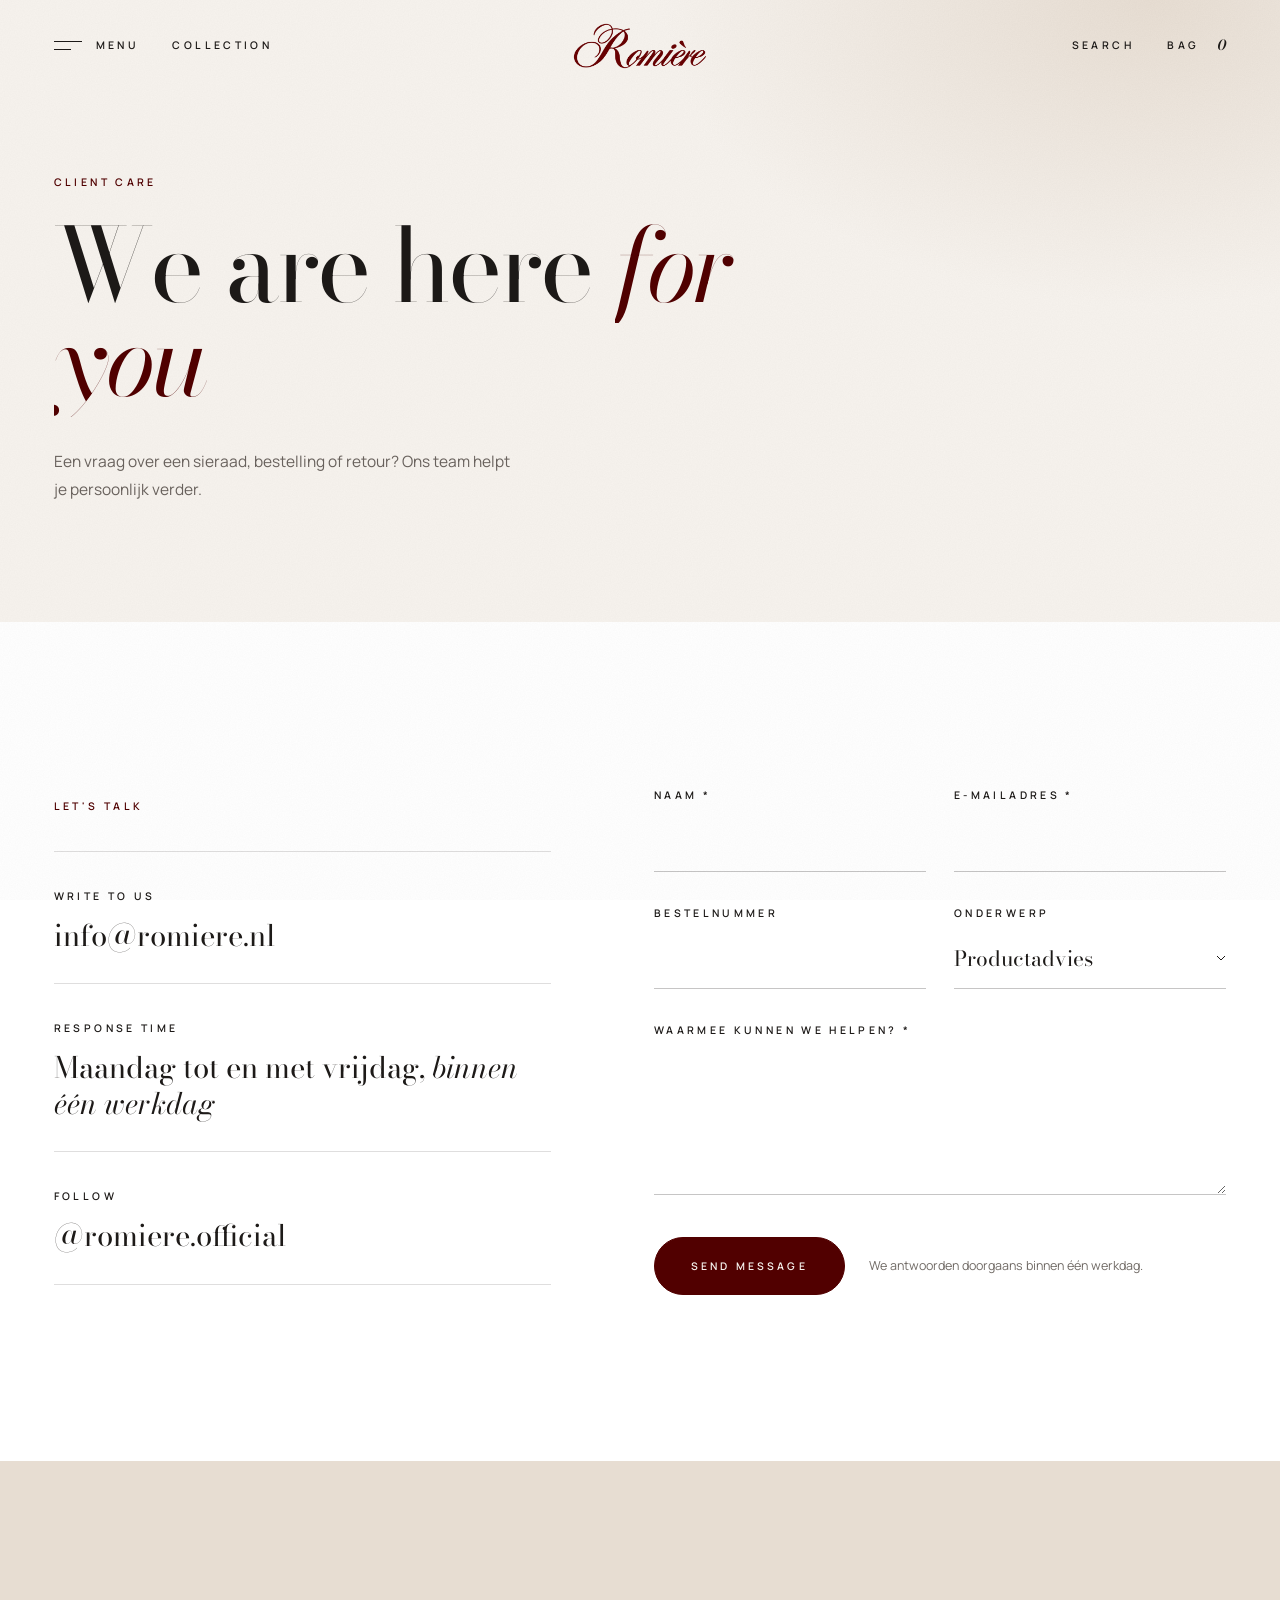
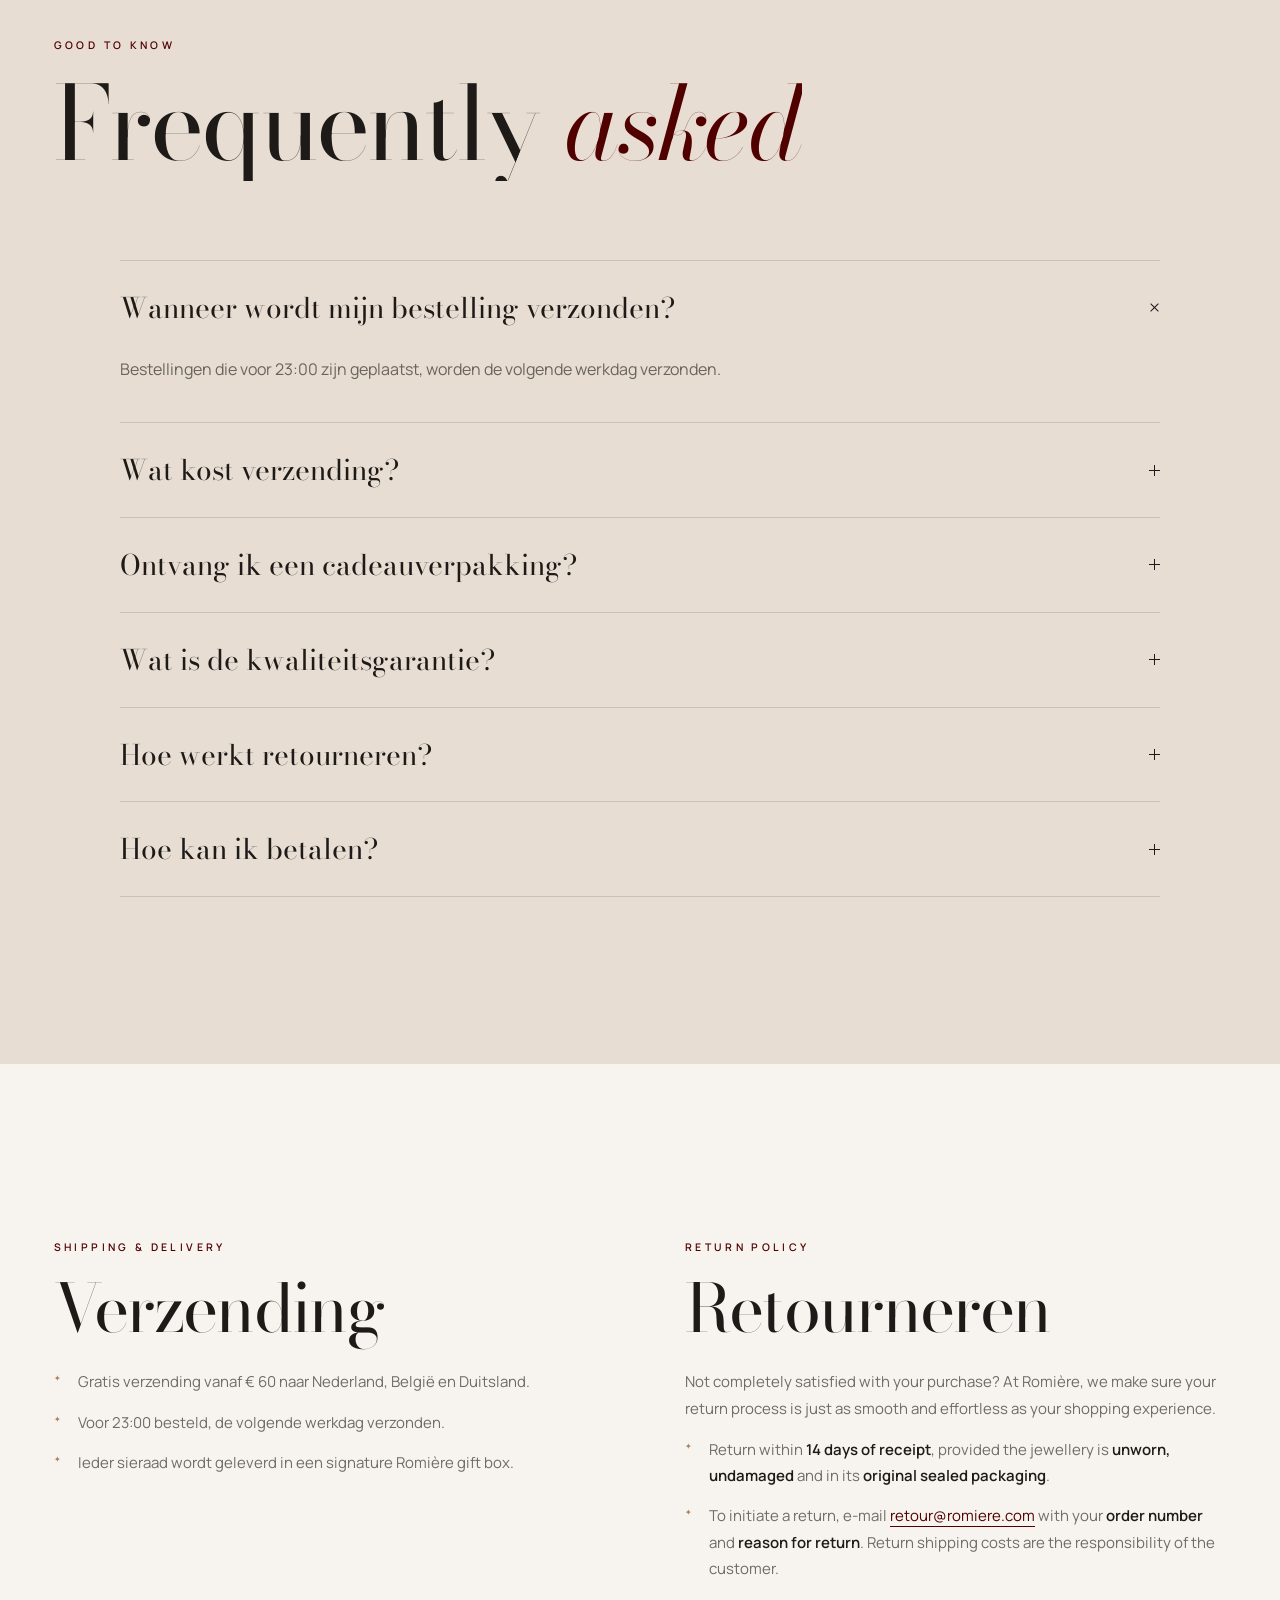
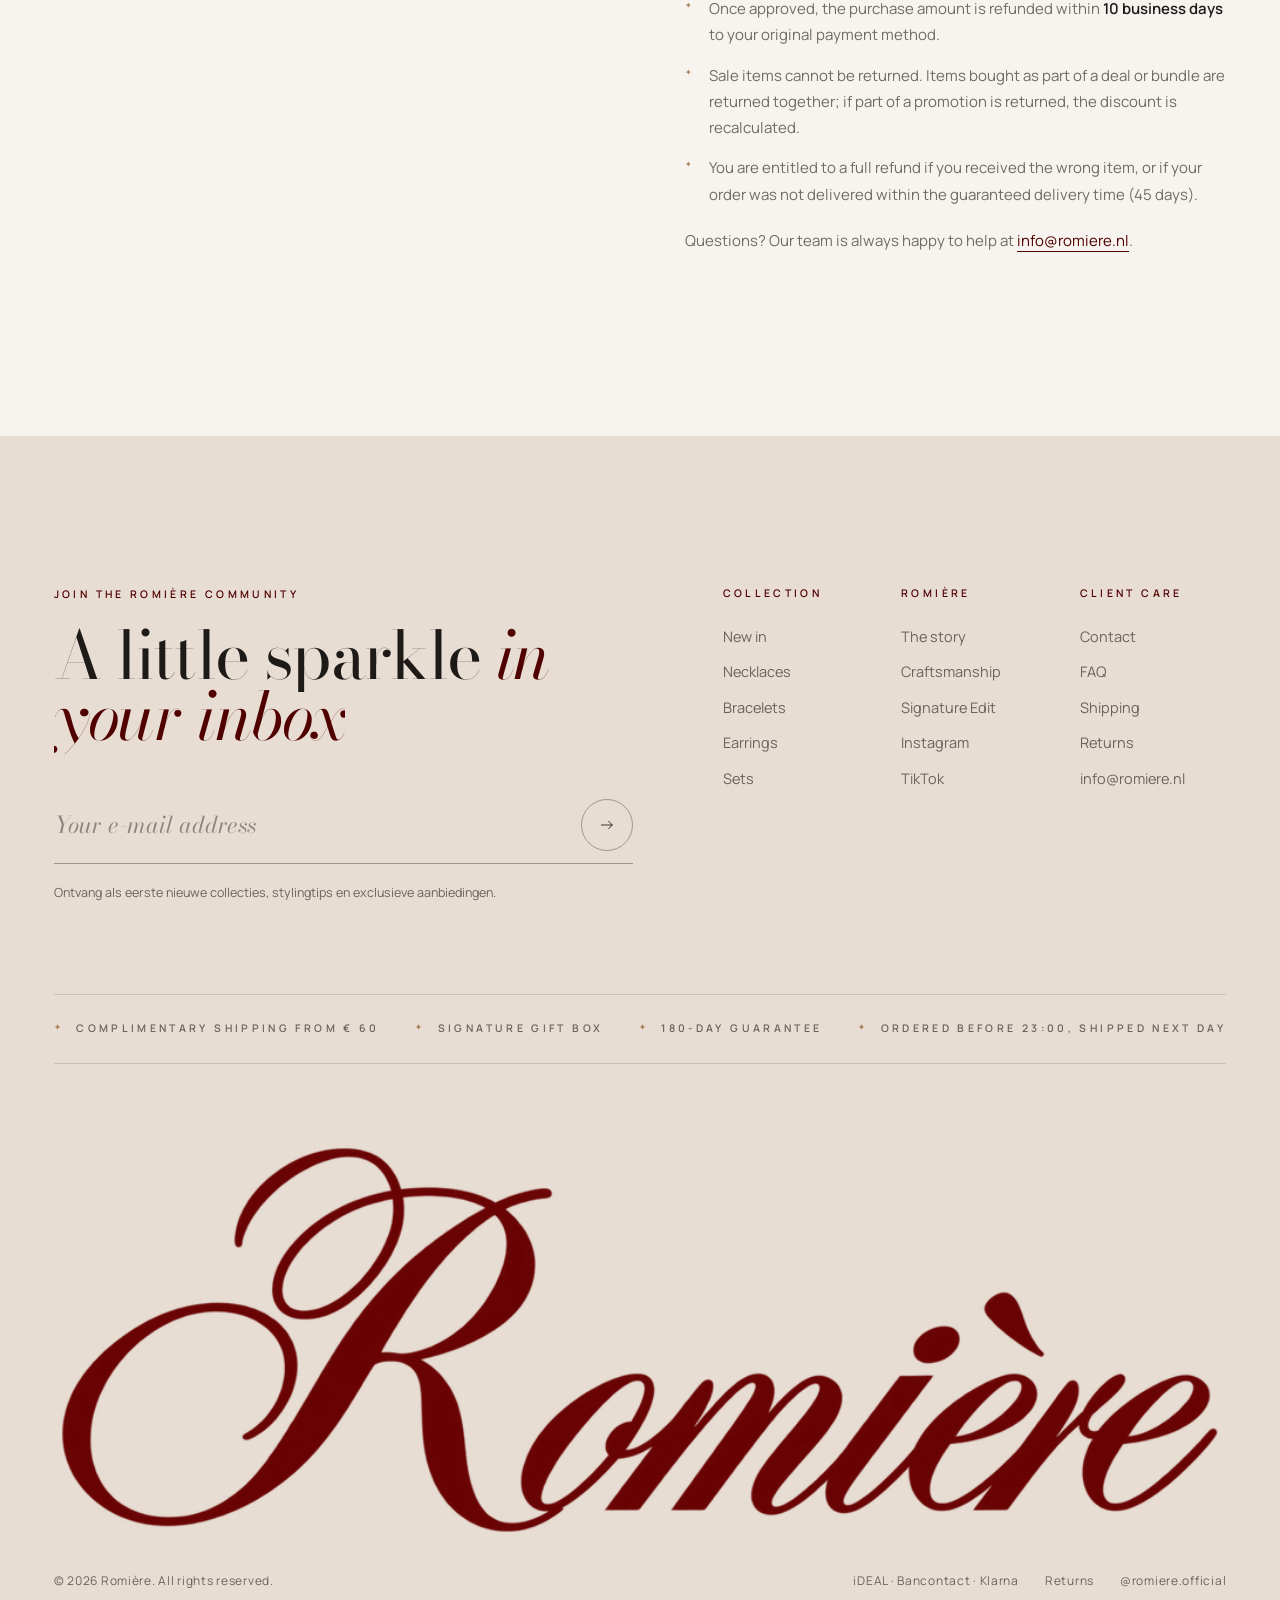
==== commit 27579801: "Switch the redesign to light backgrounds only All sections, menus, overlays, loader, page curtain an" ====
--- a/contact.html
+++ b/contact.html
@@ -5,7 +5,7 @@
   <meta name="viewport" content="width=device-width, initial-scale=1">
   <title>Client care — Romière</title>
   <meta name="description" content="Een vraag over een sieraad, bestelling of retour? Neem contact op met Romière. Lees ook onze veelgestelde vragen, verzend- en retourinformatie.">
-  <meta name="theme-color" content="#1d1a18">
+  <meta name="theme-color" content="#f7f3ee">
   <link rel="icon" type="image/png" href="assets/img/brand/favicon.png">
   <link rel="apple-touch-icon" href="assets/img/brand/apple-touch-icon.png">
   <link rel="preconnect" href="https://fonts.googleapis.com">
@@ -16,7 +16,7 @@
 <body data-page="contact">
   <main id="main">
 
-    <section class="page-hero page-hero--compact t-dark" data-theme="dark">
+    <section class="page-hero page-hero--compact t-light" data-theme="light">
       <div>
         <p class="label accent">Client care</p>
         <h1 class="display s-xl" style="max-width:12ch" data-split>We are here <em>for you</em></h1>
@@ -24,7 +24,7 @@
       </div>
     </section>
 
-    <section class="section t-light" data-theme="light">
+    <section class="section t-white" data-theme="light">
       <div class="wrap contact-grid">
         <div>
           <p class="label accent">Let's talk</p>
@@ -63,7 +63,7 @@
             <textarea id="cf-message" name="message" required></textarea>
           </div>
           <div class="form__foot">
-            <button class="pill pill--ink" type="submit"><span>Send message</span></button>
+            <button class="pill pill--solid" type="submit"><span>Send message</span></button>
             <small>We antwoorden doorgaans binnen één werkdag.</small>
           </div>
         </form>
--- a/assets/css/style.css
+++ b/assets/css/style.css
@@ -16,8 +16,8 @@
   /* Derived tones */
   --wine-deep: #3b0000;
   --frame: #efe8df;
-  --on-dark: rgba(247, 243, 238, .66);
-  --on-dark-soft: rgba(247, 243, 238, .14);
+  --white: #fff;
+  --soft: #6a635e;
   --on-light-soft: rgba(29, 26, 24, .14);
 
   --display: "Bodoni Moda", "Didot", "Bodoni 72", Georgia, serif;
@@ -31,7 +31,7 @@
 
 /* ---------- Base ---------- */
 *, *::before, *::after { box-sizing: border-box; }
-html { background: var(--ink); -webkit-text-size-adjust: 100%; scroll-behavior: smooth; }
+html { background: var(--ivory); -webkit-text-size-adjust: 100%; scroll-behavior: smooth; }
 body {
   margin: 0;
   background: var(--ivory);
@@ -59,7 +59,7 @@
   inset: 0;
   z-index: 300;
   pointer-events: none;
-  opacity: .05;
+  opacity: .04;
   background-image: url("data:image/svg+xml,%3Csvg xmlns='http://www.w3.org/2000/svg' width='180' height='180'%3E%3Cfilter id='n'%3E%3CfeTurbulence type='fractalNoise' baseFrequency='.85' numOctaves='2' stitchTiles='stitch'/%3E%3CfeColorMatrix values='0 0 0 0 0 0 0 0 0 0 0 0 0 0 0 0 0 0 .6 0'/%3E%3C/filter%3E%3Crect width='100%25' height='100%25' filter='url(%23n)'/%3E%3C/svg%3E");
 }
 
@@ -74,8 +74,7 @@
 .skip-link:focus { transform: none; }
 
 /* Themes */
-.t-dark { background: var(--ink); color: var(--ivory); }
-.t-wine { background: var(--wine); color: var(--ivory); }
+.t-white { background: var(--white); color: var(--ink); }
 .t-light { background: var(--ivory); color: var(--ink); }
 .t-sand { background: var(--sand); color: var(--ink); }
 
@@ -88,9 +87,7 @@
   letter-spacing: -.025em;
 }
 .display em, .serif em { font-style: italic; }
-.t-light .display em, .t-sand .display em { color: var(--wine); }
-.t-dark .display em { color: var(--gold); }
-.t-wine .display em { color: var(--sand); }
+.display em { color: var(--wine); }
 .s-mega { font-size: clamp(68px, 14.5vw, 260px); }
 .s-xl { font-size: clamp(50px, 8vw, 138px); }
 .s-lg { font-size: clamp(40px, 5.2vw, 88px); }
@@ -111,12 +108,9 @@
   text-transform: uppercase;
   line-height: 1.5;
 }
-.t-light .label.accent, .t-sand .label.accent { color: var(--wine); }
-.t-dark .label.accent { color: var(--gold); }
-.t-wine .label.accent { color: var(--sand); }
+.label.accent { color: var(--wine); }
 .body-copy { max-width: 470px; font-size: 15.5px; line-height: 1.85; }
-.t-dark .body-copy, .t-wine .body-copy { color: var(--on-dark); }
-.t-light .body-copy, .t-sand .body-copy { color: var(--muted); }
+.body-copy { color: var(--soft); }
 .roman { font-family: var(--display); font-style: italic; font-size: 17px; }
 
 /* Split-word reveal */
@@ -162,17 +156,15 @@
   width: 150%;
   aspect-ratio: 1;
   border-radius: 50%;
-  background: var(--ivory);
+  background: var(--ink);
   transform: translate(-50%, 0) scale(0);
   transition: transform .8s var(--ease-out);
 }
 .pill:hover::before { transform: translate(-50%, -60%) scale(1); }
-.pill:hover { color: var(--ink); border-color: var(--ivory); }
-.t-light .pill::before, .t-sand .pill::before, .drawer .pill::before { background: var(--ink); }
-.t-light .pill:hover, .t-sand .pill:hover, .drawer .pill:hover { color: var(--ivory); border-color: var(--ink); }
-.pill--solid { background: var(--ivory); color: var(--ink); border-color: var(--ivory); }
-.pill--solid::before { background: var(--gold) !important; }
-.pill--solid:hover { color: var(--ivory) !important; border-color: var(--gold) !important; }
+.pill:hover { color: var(--ivory); border-color: var(--ink); }
+.pill--solid { background: var(--wine); color: var(--ivory); border-color: var(--wine); }
+.pill--solid::before { background: var(--ink) !important; }
+.pill--solid:hover { color: var(--ivory) !important; border-color: var(--ink) !important; }
 .pill--ink { background: var(--ink); color: var(--ivory); border-color: var(--ink); }
 .pill--ink::before { background: var(--wine) !important; }
 .pill--ink:hover { color: var(--ivory) !important; border-color: var(--wine) !important; }
@@ -212,7 +204,7 @@
 .badge__ring text { font-family: var(--sans); font-size: 8.4px; font-weight: 600; letter-spacing: .34em; text-transform: uppercase; fill: currentColor; }
 .badge__core { width: 54px; height: 54px; display: grid; place-items: center; border: 1px solid currentColor; border-radius: 50%; transition: background .5s, color .5s; }
 .badge__core svg { width: 16px; height: 16px; stroke: currentColor; fill: none; stroke-width: 1.3; }
-.badge:hover .badge__core { background: var(--ivory); color: var(--ink); }
+.badge:hover .badge__core { background: var(--ink); color: var(--ivory); }
 @keyframes spin { to { transform: rotate(360deg); } }
 
 /* ---------- Header ---------- */
@@ -220,15 +212,15 @@
   position: fixed;
   inset: 0 0 auto;
   z-index: 90;
-  height: var(--hdr);
-  color: var(--ivory);
+  height: calc(var(--hdr) + env(safe-area-inset-top, 0px));
+  padding-top: env(safe-area-inset-top, 0px);
+  color: var(--ink);
   border-bottom: 1px solid transparent;
   transition: transform .8s var(--ease-out), color .5s, background-color .5s, height .5s var(--ease-out), border-color .5s;
 }
 .hdr.is-hidden { transform: translateY(-100%); }
 .hdr.on-light { color: var(--ink); }
-.hdr.is-filled { height: 72px; }
-.hdr.is-filled.on-dark { background: rgba(29, 26, 24, .8); -webkit-backdrop-filter: blur(14px); backdrop-filter: blur(14px); border-color: var(--on-dark-soft); }
+.hdr.is-filled { height: calc(72px + env(safe-area-inset-top, 0px)); }
 .hdr.is-filled.on-light { background: rgba(247, 243, 238, .86); -webkit-backdrop-filter: blur(14px); backdrop-filter: blur(14px); border-color: var(--on-light-soft); }
 .hdr.is-forced { background: var(--ivory) !important; -webkit-backdrop-filter: none !important; backdrop-filter: none !important; }
 .hdr__inner { height: 100%; display: grid; grid-template-columns: 1fr auto 1fr; align-items: center; }
@@ -255,8 +247,8 @@
   position: fixed;
   inset: 0;
   z-index: 120;
-  background: var(--wine);
-  color: var(--ivory);
+  background: var(--sand);
+  color: var(--ink);
   clip-path: inset(0 0 100% 0);
   visibility: hidden;
   transition: clip-path 1s var(--ease), visibility 1s;
@@ -275,7 +267,7 @@
 .menu__top img { height: 40px; width: auto; }
 .menu__nav { align-self: center; padding: 4vh 0; }
 .menu__item { display: flex; align-items: baseline; gap: 28px; overflow: hidden; }
-.menu__item .roman { width: 36px; flex: none; color: var(--sand); opacity: .7; }
+.menu__item .roman { width: 36px; flex: none; color: var(--gold); }
 .menu__word {
   display: inline-block;
   padding: .04em 0 .1em;
@@ -288,9 +280,9 @@
 }
 .menu.is-open .menu__word { transform: none; transition-delay: calc(.35s + var(--i, 0) * .07s), 0s; }
 .menu__nav:hover .menu__word { opacity: .35; }
-.menu__nav .menu__item:hover .menu__word { opacity: 1; font-style: italic; }
+.menu__nav .menu__item:hover .menu__word { opacity: 1; font-style: italic; color: var(--wine); }
 .menu__side { position: relative; align-self: center; justify-self: center; width: min(100%, 400px); }
-.menu__visual { position: relative; margin: 0; aspect-ratio: 3 / 4.1; border-radius: 999px 999px 0 0; overflow: hidden; background: var(--wine-deep); }
+.menu__visual { position: relative; margin: 0; aspect-ratio: 3 / 4.1; border-radius: 999px 999px 0 0; overflow: hidden; background: var(--ivory); }
 .menu__visual img { position: absolute; inset: 0; width: 100%; height: 100%; object-fit: cover; opacity: 0; transform: scale(1.08); transition: opacity 1s var(--ease-out), transform 1.6s var(--ease-out); }
 .menu__visual img.is-active { opacity: 1; transform: none; }
 .menu__foot {
@@ -300,10 +292,10 @@
   justify-content: space-between;
   gap: 18px 40px;
   padding: 26px 0 32px;
-  border-top: 1px solid var(--on-dark-soft);
+  border-top: 1px solid var(--on-light-soft);
 }
 .menu__foot nav { display: flex; flex-wrap: wrap; gap: 10px 30px; }
-.menu__foot a:hover { color: var(--sand); }
+.menu__foot a:hover { color: var(--wine); }
 .close-x { display: inline-flex; align-items: center; gap: 14px; height: 44px; }
 .close-x i { position: relative; width: 22px; height: 22px; }
 .close-x i::before, .close-x i::after { content: ""; position: absolute; left: 0; top: 50%; width: 100%; height: 1px; background: currentColor; transition: transform .6s var(--ease-out); }
@@ -317,8 +309,8 @@
   position: fixed;
   inset: 0;
   z-index: 120;
-  background: var(--ink);
-  color: var(--ivory);
+  background: var(--ivory);
+  color: var(--ink);
   overflow-y: auto;
   clip-path: inset(0 0 100% 0);
   visibility: hidden;
@@ -326,32 +318,34 @@
 }
 .search.is-open { clip-path: inset(0 0 0 0); visibility: visible; }
 .search__top { display: flex; justify-content: space-between; align-items: center; height: var(--hdr); }
-.search__field { display: block; margin-top: 8vh; border-bottom: 1px solid var(--on-dark-soft); }
+.search__field { display: block; margin-top: 8vh; border-bottom: 1px solid var(--on-light-soft); }
 .search__field input {
   width: 100%;
   padding: 0 0 18px;
   border: 0;
   background: none;
-  color: var(--ivory);
+  color: var(--ink);
   font-family: var(--display);
   font-size: clamp(40px, 7vw, 110px);
   letter-spacing: -.02em;
   outline: none;
 }
 .search__field input::-webkit-search-cancel-button { -webkit-appearance: none; appearance: none; }
-.search__field input::placeholder { color: rgba(247, 243, 238, .22); font-style: italic; }
-.search__suggest { display: flex; flex-wrap: wrap; gap: 12px 30px; margin-top: 26px; color: var(--on-dark); }
-.search__suggest button:hover { color: var(--gold); }
+.search__field input::placeholder { color: rgba(29, 26, 24, .22); font-style: italic; }
+.search__suggest { display: flex; flex-wrap: wrap; gap: 12px 30px; margin-top: 26px; color: var(--soft); }
+.search__suggest button:hover { color: var(--wine); }
 .search__results { padding: 70px 0 110px; }
 .search__results .pieces { grid-template-columns: repeat(auto-fill, minmax(210px, 1fr)); }
-.search__empty { color: var(--on-dark); font-family: var(--display); font-style: italic; font-size: 24px; }
+.search__empty { color: var(--soft); font-family: var(--display); font-style: italic; font-size: 24px; }
 
 /* ---------- Bag drawer ---------- */
 .scrim {
   position: fixed;
   inset: 0;
   z-index: 110;
-  background: rgba(15, 9, 8, .6);
+  background: rgba(231, 221, 210, .6);
+  -webkit-backdrop-filter: blur(6px);
+  backdrop-filter: blur(6px);
   opacity: 0;
   visibility: hidden;
   transition: opacity .7s var(--ease-out), visibility .7s;
@@ -400,6 +394,22 @@
 .drawer__note { margin: 0 0 22px; font-size: 12.5px; color: var(--muted); }
 .drawer__pay { margin: 16px 0 0; text-align: center; font-size: 10px; letter-spacing: .26em; text-transform: uppercase; color: var(--muted); }
 
+/* Preview marker (shared previews only) */
+.preview-badge {
+  position: fixed;
+  left: 14px;
+  bottom: calc(14px + env(safe-area-inset-bottom, 0px));
+  z-index: 240;
+  margin: 0;
+  padding: 8px 14px;
+  border: 1px solid var(--gold);
+  border-radius: 999px;
+  background: var(--white);
+  color: var(--ink);
+  font-size: 9px;
+  pointer-events: none;
+}
+
 /* Toast */
 .toast {
   position: fixed;
@@ -431,9 +441,9 @@
   border: 1px solid rgba(166, 129, 89, .7);
   transition: width .5s var(--ease-out), height .5s var(--ease-out), margin .5s var(--ease-out), background .5s, border-color .5s;
 }
-.cursor__ring span { font-size: 9.5px; font-weight: 600; letter-spacing: .26em; text-transform: uppercase; color: var(--ink); opacity: 0; transition: opacity .3s; }
+.cursor__ring span { font-size: 9.5px; font-weight: 600; letter-spacing: .26em; text-transform: uppercase; color: var(--ivory); opacity: 0; transition: opacity .3s; }
 .cursor.is-link .cursor__ring { width: 64px; height: 64px; margin: -32px 0 0 -32px; border-color: var(--gold); }
-.cursor.is-view .cursor__ring { width: 96px; height: 96px; margin: -48px 0 0 -48px; background: var(--ivory); border-color: var(--ivory); }
+.cursor.is-view .cursor__ring { width: 96px; height: 96px; margin: -48px 0 0 -48px; background: var(--wine); border-color: var(--wine); }
 .cursor.is-view .cursor__ring span { opacity: 1; }
 .cursor.is-view .cursor__dot { opacity: 0; }
 .cursor.is-hidden { opacity: 0; }
@@ -448,22 +458,22 @@
   z-index: 280;
   display: grid;
   place-items: center;
-  background: var(--wine);
-  color: var(--ivory);
+  background: var(--ivory);
+  color: var(--ink);
   clip-path: inset(0 0 0 0);
   transition: clip-path 1.1s var(--ease);
 }
 .loader.is-done { clip-path: inset(0 0 100% 0); }
 .loader__mark { display: grid; justify-items: center; gap: 28px; }
 .loader__mark img { width: min(380px, 66vw); clip-path: inset(0 100% 0 0); animation: draw 1.5s var(--ease) .2s forwards; }
-.loader__mark span { opacity: 0; color: var(--sand); animation: fadeIn 1s var(--ease-out) 1.1s forwards; }
+.loader__mark span { opacity: 0; color: var(--gold); animation: fadeIn 1s var(--ease-out) 1.1s forwards; }
 @keyframes draw { to { clip-path: inset(0 0 0 0); } }
 @keyframes fadeIn { to { opacity: 1; } }
 .curtain {
   position: fixed;
   inset: 0;
   z-index: 270;
-  background: var(--wine);
+  background: var(--sand);
   pointer-events: none;
   clip-path: inset(0 0 0 0);
   transition: clip-path .9s var(--ease);
@@ -482,11 +492,11 @@
   position: absolute;
   inset: 0;
   background:
-    radial-gradient(ellipse 46% 58% at 50% 56%, rgba(81, 0, 0, .95), transparent 72%),
-    radial-gradient(ellipse 90% 50% at 50% 115%, rgba(81, 0, 0, .55), transparent 70%);
+    radial-gradient(ellipse 46% 58% at 50% 56%, rgba(231, 221, 210, .95), transparent 72%),
+    radial-gradient(ellipse 90% 50% at 50% 115%, rgba(166, 129, 89, .16), transparent 70%);
 }
 .hero__kicker { position: absolute; top: calc(var(--hdr) + 5vh); left: var(--gutter); z-index: 3; }
-.hero__title { position: absolute; inset: 0; z-index: 3; pointer-events: none; }
+.hero__title { position: absolute; inset: 0; z-index: 1; pointer-events: none; }
 .hero__w { position: absolute; display: block; overflow: hidden; padding: .02em .04em .08em; }
 .hero__w > span { display: block; transform: translateY(108%); transition: transform 1.6s var(--ease-out); }
 .is-ready .hero__w > span { transform: none; }
@@ -504,7 +514,7 @@
   transform: translateX(-50%);
   border-radius: 999px 999px 0 0;
   overflow: hidden;
-  background: var(--wine-deep);
+  background: var(--sand);
   clip-path: inset(100% 0 0 0);
   transition: clip-path 1.8s var(--ease) .1s;
 }
@@ -520,7 +530,18 @@
   transition: opacity 1.6s var(--ease-out), transform 7s linear;
 }
 .hero__arch img.is-active { opacity: 1; transform: scale(1); }
-.hero__arch::after { content: ""; position: absolute; inset: 0; background: linear-gradient(to top, rgba(29, 26, 24, .5), transparent 45%); }
+/* The title continues inside the arch in ivory, so the words switch colour where they cross the photo. */
+.hero__knock {
+  position: absolute;
+  top: -12vh;
+  left: calc((min(29vw, 54vh) - var(--hw, 100vw)) / 2);
+  z-index: 1;
+  width: var(--hw, 100vw);
+  height: var(--hh, 100vh);
+  color: var(--ivory);
+  pointer-events: none;
+}
+.hero__knock em { color: var(--ivory); }
 .hero__intro {
   position: absolute;
   left: var(--gutter);
@@ -532,11 +553,11 @@
   transition: opacity 1.4s var(--ease-out) .7s, transform 1.4s var(--ease-out) .7s;
 }
 .is-ready .hero__intro { opacity: 1; transform: none; }
-.hero__intro p { margin: 0 0 30px; color: var(--on-dark); }
+.hero__intro p { margin: 0 0 30px; color: var(--soft); }
 .hero__badge { position: absolute; right: var(--gutter); bottom: 7vh; z-index: 3; opacity: 0; transition: opacity 1.4s .9s; }
 .is-ready .hero__badge { opacity: 1; }
 .hero__count { position: absolute; left: 50%; bottom: 4vh; z-index: 3; display: flex; gap: 10px; transform: translateX(-50%); }
-.hero__count i { position: relative; width: 28px; height: 1px; overflow: hidden; background: var(--on-dark-soft); }
+.hero__count i { position: relative; width: 28px; height: 1px; overflow: hidden; background: var(--on-light-soft); }
 .hero__count i.is-active::after { content: ""; position: absolute; inset: 0; background: var(--gold); transform-origin: left; animation: fill 6s linear forwards; }
 @keyframes fill { from { transform: scaleX(0); } to { transform: scaleX(1); } }
 
@@ -550,10 +571,10 @@
   line-height: 1.12;
   letter-spacing: -.02em;
 }
-.manifesto__text .sw { opacity: .14; transition: opacity .6s; }
+.manifesto__text .sw { opacity: .16; transition: opacity .6s; }
 .manifesto__text .sw.is-lit { opacity: 1; }
-.manifesto__text em { font-style: italic; color: var(--gold); }
-.manifesto__foot { display: flex; flex-wrap: wrap; align-items: center; justify-content: space-between; gap: 32px; margin-top: clamp(60px, 7vw, 110px); padding-top: 34px; border-top: 1px solid var(--on-dark-soft); }
+.manifesto__text em { font-style: italic; color: var(--wine); }
+.manifesto__foot { display: flex; flex-wrap: wrap; align-items: center; justify-content: space-between; gap: 32px; margin-top: clamp(60px, 7vw, 110px); padding-top: 34px; border-top: 1px solid var(--on-light-soft); }
 .manifesto__foot img { width: min(420px, 80vw); opacity: .92; }
 
 /* Horizontal collection */
@@ -579,7 +600,7 @@
   text-align: center;
   transition: background .7s var(--ease-out), color .7s;
 }
-.hcol__end:hover { background: var(--ink); color: var(--ivory); }
+.hcol__end:hover { background: var(--wine); border-color: var(--wine); color: var(--ivory); }
 .hcol__end .serif { display: block; margin-top: 10px; font-size: clamp(26px, 2.2vw, 34px); line-height: 1.1; }
 .hcol__progress { position: relative; height: 1px; margin: 5vh var(--gutter) 0; background: var(--line); }
 .hcol__progress span { position: absolute; inset: 0; background: var(--ink); transform-origin: left; transform: scaleX(0); }
@@ -596,7 +617,7 @@
   overflow: hidden;
   background: var(--frame);
 }
-.t-dark .piece__frame, .t-wine .piece__frame { background: var(--ivory); }
+.t-sand .piece__frame { background: var(--ivory); }
 .piece__frame img {
   position: absolute;
   inset: 0;
@@ -620,9 +641,11 @@
   align-items: center;
   gap: 2px;
   padding: 5px;
+  border: 1px solid var(--on-light-soft);
   border-radius: 999px;
-  background: var(--ink);
-  color: var(--ivory);
+  background: var(--white);
+  color: var(--ink);
+  box-shadow: 0 14px 30px -18px rgba(29, 26, 24, .35);
   white-space: nowrap;
   opacity: 0;
   transform: translate(-50%, 12px);
@@ -630,13 +653,12 @@
 }
 .piece:hover .piece__quick, .piece:focus-within .piece__quick { opacity: 1; transform: translate(-50%, 0); }
 .piece__quick button, .piece__quick a { padding: 9px 14px; border-radius: 999px; font-size: 9.5px; font-weight: 600; letter-spacing: .24em; text-transform: uppercase; transition: background .3s, color .3s; }
-.piece__quick button:hover, .piece__quick a:hover { background: var(--ivory); color: var(--ink); }
+.piece__quick button:hover, .piece__quick a:hover { background: var(--wine); color: var(--ivory); }
 .piece__quick em { padding: 0 6px 0 12px; font-family: var(--display); font-size: 14px; color: var(--gold); }
 .piece__info { display: flex; flex-direction: column; align-items: center; gap: 6px; margin-top: 26px; text-align: center; }
 .piece__name { margin: 0; font-family: var(--display); font-size: clamp(20px, 1.55vw, 25px); font-weight: 400; line-height: 1.15; letter-spacing: -.01em; }
 .piece__price { flex: none; font-family: var(--display); font-style: italic; font-size: 17px; }
 .piece__sub { margin: 10px 0 0; text-align: center; font-size: 10px; font-weight: 600; letter-spacing: .26em; text-transform: uppercase; color: var(--muted); }
-.t-dark .piece__sub, .t-wine .piece__sub { color: var(--on-dark); }
 
 /* Meaning chapters */
 .chapters { padding: clamp(110px, 14vw, 220px) 0 clamp(40px, 6vw, 90px); overflow: hidden; }
@@ -650,13 +672,13 @@
 .chapter__arch { position: relative; display: block; aspect-ratio: 3 / 4; border-radius: 999px 999px 0 0; overflow: hidden; background: var(--ivory); }
 .chapter__arch img { position: absolute; inset: 0; width: 100%; height: 100%; object-fit: contain; padding: 18% 12% 10%; mix-blend-mode: multiply; filter: brightness(1.012); transition: transform 2s var(--ease-out); }
 .chapter__arch:hover img { transform: scale(1.05); }
-.chapter__float { position: absolute; right: 0; bottom: 0; width: 44%; margin: 0; aspect-ratio: 4 / 5; overflow: hidden; background: var(--ivory); box-shadow: 0 40px 80px -40px rgba(0, 0, 0, .7); }
+.chapter__float { position: absolute; right: 0; bottom: 0; width: 44%; margin: 0; aspect-ratio: 4 / 5; overflow: hidden; background: var(--ivory); box-shadow: 0 40px 80px -40px rgba(29, 26, 24, .35); }
 .chapter--flip .chapter__float { right: auto; left: 0; }
 .chapter__float img { width: 100%; height: 100%; object-fit: cover; mix-blend-mode: multiply; }
 .chapter__num { display: block; margin-bottom: 26px; }
 .chapter__body .display { margin-bottom: 36px; }
-.chapter__body .quote { margin: 0 0 42px; max-width: 560px; color: var(--sand); }
-.chapter__meta { display: flex; gap: 28px; align-items: baseline; max-width: 560px; margin-bottom: 34px; padding-top: 24px; border-top: 1px solid var(--on-dark-soft); }
+.chapter__body .quote { margin: 0 0 42px; max-width: 560px; color: var(--wine); }
+.chapter__meta { display: flex; gap: 28px; align-items: baseline; max-width: 560px; margin-bottom: 34px; padding-top: 24px; border-top: 1px solid var(--on-light-soft); }
 .chapter__meta .serif { font-size: 22px; }
 .chapter__meta .price { margin-left: auto; font-family: var(--display); font-style: italic; font-size: 20px; }
 
@@ -664,13 +686,13 @@
 .index { position: relative; padding: clamp(110px, 13vw, 210px) 0; }
 .index__head { display: flex; justify-content: space-between; align-items: flex-end; gap: 32px; margin-bottom: clamp(50px, 6vw, 90px); }
 .index__head .display { margin-top: 22px; }
-.index__list { list-style: none; margin: 0; padding: 0; border-top: 1px solid var(--on-dark-soft); }
-.index__row { display: grid; grid-template-columns: 90px 1fr auto; align-items: center; gap: 20px; padding: clamp(18px, 2.2vw, 32px) 0; border-bottom: 1px solid var(--on-dark-soft); }
+.index__list { list-style: none; margin: 0; padding: 0; border-top: 1px solid var(--on-light-soft); }
+.index__row { display: grid; grid-template-columns: 90px 1fr auto; align-items: center; gap: 20px; padding: clamp(18px, 2.2vw, 32px) 0; border-bottom: 1px solid var(--on-light-soft); }
 .index__row .roman { color: var(--gold); }
 .index__word { font-family: var(--display); font-size: clamp(48px, 8.4vw, 150px); line-height: .95; letter-spacing: -.03em; transition: transform .9s var(--ease-out), opacity .5s; }
 .index__word sup { position: relative; top: .5em; margin-left: .2em; font-style: italic; font-size: .2em; letter-spacing: 0; color: var(--gold); vertical-align: top; }
 .index__list:hover .index__word { opacity: .3; }
-.index__list .index__row:hover .index__word { opacity: 1; font-style: italic; transform: translateX(2vw); }
+.index__list .index__row:hover .index__word { opacity: 1; font-style: italic; color: var(--wine); transform: translateX(2vw); }
 .index__go { display: inline-flex; align-items: center; gap: 12px; opacity: .6; transition: opacity .5s; }
 .index__row:hover .index__go { opacity: 1; }
 .index__go svg { width: 16px; height: 16px; stroke: currentColor; fill: none; stroke-width: 1.2; }
@@ -711,20 +733,21 @@
 .ritual__step .mobile-img { display: none; }
 
 /* Statement */
-.statement { position: relative; min-height: 115vh; display: grid; place-items: center; overflow: hidden; text-align: center; }
-.statement__bg { position: absolute; inset: -12% 0; }
-.statement__bg img { width: 100%; height: 100%; object-fit: cover; }
-.statement::before { content: ""; position: absolute; inset: 0; z-index: 1; background: radial-gradient(ellipse at center, rgba(29, 26, 24, .66), rgba(29, 26, 24, .92)); }
-.statement__inner { position: relative; z-index: 2; padding: 20vh var(--gutter); }
+.statement { position: relative; padding: clamp(140px, 17vw, 280px) 0; overflow: hidden; text-align: center; }
+.statement__img { position: absolute; z-index: 1; margin: 0; overflow: hidden; }
+.statement__img img { width: 100%; height: 100%; object-fit: cover; }
+.statement__img--a { left: var(--gutter); top: 9%; width: clamp(150px, 16vw, 250px); aspect-ratio: 3 / 4; border-radius: 999px 999px 0 0; }
+.statement__img--b { right: var(--gutter); bottom: 8%; width: clamp(130px, 14vw, 220px); aspect-ratio: 4 / 5; }
+.statement__inner { position: relative; z-index: 2; max-width: 1120px; margin: 0 auto; padding: 0 var(--gutter); }
 .statement .display { margin: 30px 0 0; }
-.statement__sign { width: min(520px, 80vw); margin: 56px auto 0; opacity: .92; }
+.statement__sign { width: min(480px, 80vw); margin: 56px auto 0; }
 
 /* Seen on you — polaroids */
 .seen { padding: clamp(110px, 13vw, 210px) 0 clamp(90px, 10vw, 160px); overflow: hidden; }
 .seen__head { margin-bottom: clamp(70px, 8vw, 130px); text-align: center; }
 .seen__head .display { margin-top: 22px; }
 .seen__wall { display: grid; grid-template-columns: repeat(5, 1fr); gap: clamp(14px, 2.2vw, 36px); align-items: start; padding: 0 var(--gutter); }
-.polaroid { display: block; margin: 0; rotate: var(--r, 0deg); box-shadow: 0 50px 80px -40px rgba(0, 0, 0, .85); transition: opacity 1.3s var(--ease-out), transform 1.3s var(--ease-out), rotate 1s var(--ease-out), scale 1s var(--ease-out); }
+.polaroid { display: block; margin: 0; rotate: var(--r, 0deg); box-shadow: 0 40px 70px -36px rgba(29, 26, 24, .4); transition: opacity 1.3s var(--ease-out), transform 1.3s var(--ease-out), rotate 1s var(--ease-out), scale 1s var(--ease-out); }
 .polaroid img { width: 100%; }
 .polaroid:nth-child(1) { --r: -5deg; margin-top: 8vw; }
 .polaroid:nth-child(2) { --r: 3deg; }
@@ -738,41 +761,41 @@
 .ftr { position: relative; overflow: hidden; }
 .ftr__top { display: grid; grid-template-columns: 1.15fr 1fr; gap: clamp(48px, 7vw, 140px); padding: clamp(100px, 11vw, 180px) 0 clamp(70px, 7vw, 110px); }
 .ftr__news .display { margin: 22px 0 40px; }
-.news { display: flex; align-items: center; gap: 16px; border-bottom: 1px solid rgba(247, 243, 238, .35); }
-.news input { flex: 1; min-width: 0; padding: 18px 0; border: 0; background: none; color: var(--ivory); font-family: var(--display); font-size: clamp(20px, 1.8vw, 26px); outline: none; }
-.news input::placeholder { color: rgba(247, 243, 238, .45); font-style: italic; }
-.news button { flex: none; width: 52px; height: 52px; display: grid; place-items: center; border: 1px solid rgba(247, 243, 238, .4); border-radius: 50%; transition: background .5s, color .5s; }
-.news button:hover { background: var(--ivory); color: var(--wine); }
+.news { display: flex; align-items: center; gap: 16px; border-bottom: 1px solid rgba(29, 26, 24, .35); }
+.news input { flex: 1; min-width: 0; padding: 18px 0; border: 0; background: none; color: var(--ink); font-family: var(--display); font-size: clamp(20px, 1.8vw, 26px); outline: none; }
+.news input::placeholder { color: rgba(29, 26, 24, .45); font-style: italic; }
+.news button { flex: none; width: 52px; height: 52px; display: grid; place-items: center; border: 1px solid rgba(29, 26, 24, .35); border-radius: 50%; transition: background .5s, color .5s, border-color .5s; }
+.news button:hover { background: var(--wine); border-color: var(--wine); color: var(--ivory); }
 .news button svg { width: 16px; height: 16px; stroke: currentColor; fill: none; stroke-width: 1.3; }
-.ftr__news small { display: block; margin-top: 18px; color: var(--on-dark); font-size: 12.5px; }
-.news-done { font-family: var(--display); font-style: italic; font-size: 28px; color: var(--sand); }
+.ftr__news small { display: block; margin-top: 18px; color: var(--soft); font-size: 12.5px; }
+.news-done { font-family: var(--display); font-style: italic; font-size: 28px; color: var(--wine); }
 .ftr__cols { display: grid; grid-template-columns: repeat(3, 1fr); gap: 32px; align-content: start; padding-top: 10px; }
-.ftr__cols h4 { margin: 0 0 22px; color: var(--sand); opacity: .75; }
+.ftr__cols h4 { margin: 0 0 22px; color: var(--wine); }
 .ftr__cols ul { list-style: none; margin: 0; padding: 0; display: grid; gap: 10px; font-size: 14.5px; }
-.ftr__cols a { color: var(--on-dark); transition: color .3s; }
-.ftr__cols a:hover { color: var(--ivory); }
-.ftr__service { display: flex; flex-wrap: wrap; justify-content: space-between; gap: 14px 32px; padding: 26px 0; border-top: 1px solid var(--on-dark-soft); border-bottom: 1px solid var(--on-dark-soft); color: var(--on-dark); }
+.ftr__cols a { color: var(--soft); transition: color .3s; }
+.ftr__cols a:hover { color: var(--ink); }
+.ftr__service { display: flex; flex-wrap: wrap; justify-content: space-between; gap: 14px 32px; padding: 26px 0; border-top: 1px solid var(--on-light-soft); border-bottom: 1px solid var(--on-light-soft); color: var(--soft); }
 .ftr__service span::before { content: "✦"; margin-right: 12px; font-size: 8px; color: var(--gold); vertical-align: 2px; }
 .ftr__logo { padding: clamp(50px, 6vw, 90px) var(--gutter) 0; }
-.ftr__logo img { width: 100%; max-width: 1560px; margin: 0 auto; opacity: .96; }
-.ftr__bottom { display: flex; flex-wrap: wrap; justify-content: space-between; gap: 14px 28px; padding: 30px 0 34px; color: var(--on-dark); font-size: 12px; letter-spacing: .06em; }
+.ftr__logo img { width: 100%; max-width: 1560px; margin: 0 auto; }
+.ftr__bottom { display: flex; flex-wrap: wrap; justify-content: space-between; gap: 14px 28px; padding: 30px 0 34px; color: var(--soft); font-size: 12px; letter-spacing: .06em; }
 .ftr__bottom nav { display: flex; flex-wrap: wrap; gap: 8px 26px; }
-.ftr__bottom a:hover { color: var(--ivory); }
+.ftr__bottom a:hover { color: var(--ink); }
 
 /* ==========================================================================
    Shop
    ========================================================================== */
 .shop-hero { position: relative; padding: calc(var(--hdr) + clamp(70px, 9vw, 150px)) 0 clamp(50px, 5vw, 80px); overflow: hidden; }
-.shop-hero::before { content: ""; position: absolute; inset: 0; background: radial-gradient(ellipse 60% 70% at 85% 0%, rgba(81, 0, 0, .8), transparent 70%); }
+.shop-hero::before { content: ""; position: absolute; inset: 0; background: radial-gradient(ellipse 60% 70% at 85% 0%, rgba(231, 221, 210, .9), transparent 70%); }
 .shop-hero .wrap { position: relative; }
 .shop-hero .display { margin: 26px 0 0; }
 .shop-hero .display sup { position: relative; top: .55em; margin-left: .15em; font-style: italic; font-size: .2em; letter-spacing: 0; color: var(--gold); vertical-align: top; }
 .shop-hero__row { display: grid; grid-template-columns: 1fr 1.2fr; gap: 48px; align-items: end; margin-top: clamp(40px, 5vw, 80px); }
 .shop-cats { display: flex; flex-wrap: wrap; justify-content: flex-end; gap: 8px 0; font-family: var(--display); font-size: clamp(19px, 1.6vw, 25px); }
-.shop-cats button { padding: 2px 12px; color: var(--on-dark); transition: color .3s; }
-.shop-cats button:hover { color: var(--ivory); }
-.shop-cats button[aria-pressed="true"] { color: var(--gold); font-style: italic; }
-.shop-cats span { color: var(--on-dark-soft); }
+.shop-cats button { padding: 2px 12px; color: var(--soft); transition: color .3s; }
+.shop-cats button:hover { color: var(--ink); }
+.shop-cats button[aria-pressed="true"] { color: var(--wine); font-style: italic; }
+.shop-cats span { color: rgba(29, 26, 24, .25); }
 .shop-bar { position: sticky; top: 0; z-index: 20; border-bottom: 1px solid var(--line); background: rgba(247, 243, 238, .92); -webkit-backdrop-filter: blur(12px); backdrop-filter: blur(12px); transition: top .8s var(--ease-out); }
 .hdr-visible .shop-bar { top: 72px; }
 .shop-bar__inner { display: flex; justify-content: space-between; align-items: center; min-height: 64px; gap: 20px; }
@@ -790,13 +813,14 @@
 }
 .shop-body { padding: clamp(100px, 9vw, 160px) 0 clamp(110px, 12vw, 200px); }
 .shop-empty { padding: 80px 0; text-align: center; color: var(--muted); font-family: var(--display); font-style: italic; font-size: 26px; }
-.editorial-tile { position: relative; grid-column: span 2; display: flex; align-items: flex-end; min-height: 100%; overflow: hidden; color: var(--ivory); background: var(--ink); }
+.editorial-tile { grid-column: span 2; display: grid; grid-template-columns: 1fr 1fr; min-height: 100%; overflow: hidden; background: var(--sand); color: var(--ink); }
+.editorial-tile__media { position: relative; overflow: hidden; }
 .editorial-tile img { position: absolute; inset: 0; width: 100%; height: 100%; object-fit: cover; transition: transform 2.4s var(--ease-out); }
 .editorial-tile:hover img { transform: scale(1.04); }
-.editorial-tile::before { content: ""; position: absolute; inset: 0; z-index: 1; background: linear-gradient(to top, rgba(29, 26, 24, .9), rgba(29, 26, 24, .05) 70%); }
-.editorial-tile__body { position: relative; z-index: 2; padding: clamp(28px, 3.4vw, 56px); }
-.editorial-tile .label { color: var(--gold); }
-.editorial-tile .quote { margin: 18px 0 26px; max-width: 540px; }
+.editorial-tile__body { display: flex; flex-direction: column; justify-content: center; padding: clamp(28px, 3.4vw, 56px); }
+.editorial-tile .label { color: var(--wine); }
+.editorial-tile .quote { margin: 18px 0 26px; color: var(--ink); font-size: clamp(22px, 2vw, 32px); }
+.editorial-tile .uline { align-self: flex-start; }
 
 /* ==========================================================================
    Product page
@@ -810,26 +834,26 @@
 .pdp__slide:first-child img.fit-contain { padding: 22% 12% 10%; }
 .pdp__slide img.fit-cover { object-fit: cover; }
 .pdp__dots { display: none; }
-.pdp__panel { position: relative; }
+.pdp__panel { position: relative; border-left: 1px solid var(--on-light-soft); }
 .pdp__sticky { position: sticky; top: 0; min-height: 100vh; display: flex; flex-direction: column; justify-content: center; padding: calc(var(--hdr) + 24px) clamp(24px, 4.4vw, 84px) 40px; }
 .pdp__sticky.is-static { position: relative; }
-.crumbs { display: flex; flex-wrap: wrap; gap: 10px; margin-bottom: 28px; color: var(--on-dark); }
-.crumbs a:hover { color: var(--ivory); }
+.crumbs { display: flex; flex-wrap: wrap; gap: 10px; margin-bottom: 28px; color: var(--soft); }
+.crumbs a:hover { color: var(--ink); }
 .pdp__title { margin: 18px 0 0; font-size: clamp(40px, 4vw, 72px); }
-.pdp__tagline { margin: 22px 0 0; max-width: 460px; font-family: var(--display); font-style: italic; font-size: 20px; line-height: 1.45; color: var(--on-dark); }
-.pdp__price { display: flex; align-items: baseline; gap: 14px; margin: 26px 0 28px; padding-bottom: 26px; border-bottom: 1px solid var(--on-dark-soft); }
+.pdp__tagline { margin: 22px 0 0; max-width: 460px; font-family: var(--display); font-style: italic; font-size: 20px; line-height: 1.45; color: var(--soft); }
+.pdp__price { display: flex; align-items: baseline; gap: 14px; margin: 26px 0 28px; padding-bottom: 26px; border-bottom: 1px solid var(--on-light-soft); }
 .pdp__price .serif { font-size: 34px; }
-.pdp__price small { color: var(--on-dark); font-size: 11px; letter-spacing: .14em; }
+.pdp__price small { color: var(--soft); font-size: 11px; letter-spacing: .14em; }
 .opt { margin-bottom: 22px; }
 .opt__head { display: flex; justify-content: space-between; align-items: baseline; margin-bottom: 16px; }
-.opt__head .serif { font-style: italic; font-size: 17px; color: var(--sand); }
+.opt__head .serif { font-style: italic; font-size: 17px; color: var(--wine); }
 .opt__vals { display: flex; flex-wrap: wrap; gap: 12px; }
 .swatch {
   display: inline-flex;
   align-items: center;
   gap: 12px;
   padding: 7px 20px 7px 7px;
-  border: 1px solid var(--on-dark-soft);
+  border: 1px solid var(--on-light-soft);
   border-radius: 999px;
   font-size: 10.5px;
   font-weight: 600;
@@ -837,21 +861,21 @@
   text-transform: uppercase;
   transition: border-color .4s;
 }
-.swatch:hover { border-color: rgba(247, 243, 238, .4); }
-.swatch[aria-checked="true"] { border-color: var(--gold); }
+.swatch:hover { border-color: rgba(29, 26, 24, .35); }
+.swatch[aria-checked="true"] { border-color: var(--wine); }
 .swatch i { width: 26px; height: 26px; border-radius: 50%; }
 .metal--gold { background: radial-gradient(circle at 30% 30%, #f3e2b8, #c39a5b 55%, #8c6a3a); }
 .metal--silver { background: radial-gradient(circle at 30% 30%, #ffffff, #c4c4c4 55%, #8d8d8d); }
 .pdp__buy { display: grid; grid-template-columns: auto 1fr; gap: 12px; margin-top: 8px; }
-.pdp__buy .stepper { height: 58px; border-color: var(--on-dark-soft); }
-.pdp__buy .stepper button { width: 44px; color: var(--on-dark); }
-.pdp__buy .stepper button:hover { color: var(--ivory); }
-.pdp__soldout { margin: 16px 0 0; color: var(--on-dark); font-size: 14px; }
-.perks { list-style: none; display: grid; grid-template-columns: 1fr 1fr; gap: 12px 24px; margin: 30px 0 0; padding: 0; font-size: 13px; color: var(--on-dark); }
+.pdp__buy .stepper { height: 58px; border-color: var(--on-light-soft); }
+.pdp__buy .stepper button { width: 44px; color: var(--soft); }
+.pdp__buy .stepper button:hover { color: var(--wine); }
+.pdp__soldout { margin: 16px 0 0; color: var(--soft); font-size: 14px; }
+.perks { list-style: none; display: grid; grid-template-columns: 1fr 1fr; gap: 12px 24px; margin: 30px 0 0; padding: 0; font-size: 13px; color: var(--soft); }
 .perks li { display: flex; gap: 12px; align-items: flex-start; }
 .perks svg { flex: none; width: 18px; height: 18px; margin-top: 2px; stroke: var(--gold); fill: none; stroke-width: 1.1; }
-.acc { margin-top: 40px; border-top: 1px solid var(--on-dark-soft); }
-.acc details { border-bottom: 1px solid var(--on-dark-soft); }
+.acc { margin-top: 40px; border-top: 1px solid var(--on-light-soft); }
+.acc details { border-bottom: 1px solid var(--on-light-soft); }
 .t-light .acc, .t-light .acc details, .t-sand .acc, .t-sand .acc details { border-color: var(--on-light-soft); }
 .acc summary { display: flex; justify-content: space-between; align-items: center; gap: 20px; padding: 22px 0; cursor: pointer; list-style: none; }
 .acc summary::-webkit-details-marker { display: none; }
@@ -864,14 +888,12 @@
 }
 .acc details[open] summary::after { transform: rotate(135deg); }
 .acc__body { padding: 0 0 26px; font-size: 14.5px; line-height: 1.85; }
-.t-dark .acc__body { color: var(--on-dark); }
-.t-light .acc__body, .t-sand .acc__body { color: var(--muted); }
+.acc__body { color: var(--soft); }
 .acc__body p { margin: 0 0 12px; }
 .acc__body ul { list-style: none; margin: 0; padding: 0; display: grid; gap: 10px; }
 .acc__body li { position: relative; padding-left: 22px; }
 .acc__body li::before { content: "✦"; position: absolute; left: 0; top: 1px; font-size: 8px; color: var(--gold); }
-.acc__body strong { font-weight: 600; }
-.t-dark .acc__body strong { color: var(--ivory); }
+.acc__body strong { font-weight: 600; color: var(--ink); }
 
 .pdp-details { padding: clamp(100px, 11vw, 180px) 0; }
 .pdp-details__grid { display: grid; grid-template-columns: 1.1fr 1fr; gap: clamp(48px, 7vw, 140px); align-items: start; }
@@ -880,8 +902,8 @@
 .pdp-meaning { position: relative; padding: clamp(120px, 15vw, 240px) 0; text-align: center; overflow: hidden; }
 .pdp-meaning::before { content: ""; position: absolute; inset: 0; background: radial-gradient(ellipse 50% 60% at 50% 50%, rgba(166, 129, 89, .2), transparent 70%); }
 .pdp-meaning .narrow { position: relative; }
-.pdp-meaning .quote { margin: 40px 0 0; font-size: clamp(28px, 3.4vw, 54px); color: var(--ivory); }
-.pdp-meaning__closing { margin-top: 34px; color: var(--sand); }
+.pdp-meaning .quote { margin: 40px 0 0; font-size: clamp(28px, 3.4vw, 54px); color: var(--wine); }
+.pdp-meaning__closing { margin-top: 34px; color: var(--soft); }
 .pdp-more { padding: clamp(100px, 11vw, 180px) 0; }
 .pdp-more .pieces { grid-template-columns: repeat(4, 1fr); }
 
@@ -898,13 +920,13 @@
    Story & content pages
    ========================================================================== */
 .page-hero { position: relative; min-height: 100vh; display: grid; grid-template-columns: 1.2fr 1fr; align-items: end; gap: 5vw; padding: calc(var(--hdr) + 8vh) var(--gutter) 10vh; overflow: hidden; }
-.page-hero::before { content: ""; position: absolute; inset: 0; background: radial-gradient(ellipse 50% 60% at 75% 55%, rgba(81, 0, 0, .85), transparent 70%); }
+.page-hero::before { content: ""; position: absolute; inset: 0; background: radial-gradient(ellipse 50% 60% at 75% 55%, rgba(231, 221, 210, .95), transparent 70%); }
 .page-hero > * { position: relative; }
 .page-hero .display { margin: 28px 0 40px; }
 .page-hero__arch { justify-self: end; width: min(100%, 460px); aspect-ratio: 3 / 4.2; margin: 0; border-radius: 999px 999px 0 0; overflow: hidden; }
 .page-hero__arch img { width: 100%; height: 100%; object-fit: cover; }
 .page-hero--compact { min-height: 0; grid-template-columns: 1fr; padding-bottom: clamp(70px, 8vw, 130px); }
-.page-hero--compact::before { background: radial-gradient(ellipse 55% 70% at 90% 0%, rgba(81, 0, 0, .8), transparent 70%); }
+.page-hero--compact::before { background: radial-gradient(ellipse 55% 70% at 90% 0%, rgba(231, 221, 210, .95), transparent 70%); }
 
 .chapter-split { display: grid; grid-template-columns: 1fr 1fr; gap: clamp(40px, 7vw, 140px); align-items: center; padding: clamp(110px, 13vw, 210px) var(--gutter); }
 .chapter-split--flip .chapter-split__media { order: 2; }
@@ -916,10 +938,9 @@
 .chapter-split__body .display { margin: 26px 0 36px; }
 .chapter-split__body > p { margin: 0 0 18px; }
 .chapter-split__body .quote { margin: 34px 0 0; }
-.t-light .chapter-split__body .quote { color: var(--wine); }
-.t-dark .chapter-split__body .quote, .t-wine .chapter-split__body .quote { color: var(--sand); }
+.chapter-split__body .quote { color: var(--wine); }
 .lines3 { display: grid; gap: 4px; margin-top: 40px; font-family: var(--display); font-size: clamp(30px, 3vw, 48px); line-height: 1.1; }
-.lines3 span:nth-child(2) { font-style: italic; color: var(--sand); }
+.lines3 span:nth-child(2) { font-style: italic; color: var(--wine); }
 
 .materials { display: grid; grid-template-columns: repeat(4, 1fr); border-top: 1px solid var(--on-light-soft); }
 .material { padding: 44px 32px 10px 0; }
@@ -1001,7 +1022,7 @@
   .hdr__side .hide-sm { display: none; }
   .hdr__icon { display: inline-flex; }
   .hdr__logo img { height: 34px; }
-  .hdr.is-filled { height: 64px; }
+  .hdr.is-filled { height: calc(64px + env(safe-area-inset-top, 0px)); }
   .hdr.is-filled .hdr__logo img { height: 30px; }
   .hdr-visible .shop-bar { top: 64px; }
 
@@ -1017,8 +1038,9 @@
   .hero__kicker { position: relative; top: auto; left: auto; order: 1; margin-bottom: 18px; }
   .hero__w { position: relative; z-index: 3; }
   .hero__w--a { order: 2; top: auto; left: auto; align-self: flex-start; }
-  .hero__arch { order: 3; position: relative; left: auto; top: auto; align-self: center; width: 70vw; height: 92vw; margin: -9vw 0 0; transform: none; }
-  .hero__w--b { order: 4; top: auto; right: auto; align-self: flex-end; margin-top: -13vw; }
+  .hero__arch { order: 3; position: relative; left: auto; top: auto; align-self: center; width: 70vw; height: 92vw; margin: 4vw 0 0; transform: none; }
+  .hero__knock { display: none; }
+  .hero__w--b { order: 4; top: auto; right: auto; align-self: flex-end; margin-top: 2vw; }
   .hero__intro { order: 5; position: relative; left: auto; bottom: auto; width: auto; margin-top: 36px; }
   .hero__badge, .hero__count { display: none; }
 
@@ -1055,7 +1077,7 @@
   .ritual__step .mobile-img { display: block; margin-bottom: 28px; aspect-ratio: 4 / 3; overflow: hidden; }
   .ritual__step .mobile-img img { width: 100%; height: 100%; object-fit: cover; }
 
-  .statement { min-height: 90vh; }
+  .statement__img { display: none; }
   .seen__wall { grid-template-columns: repeat(2, 1fr); }
   .polaroid:nth-child(n + 3) { display: block; }
   .polaroid:nth-child(n + 5) { display: none; }
@@ -1099,7 +1121,8 @@
   .piece__price { font-size: 15px; }
   .piece__quick { display: none; }
   .piece__frame img.fit-contain { padding: 24% 8% 8%; }
-  .editorial-tile { grid-column: 1 / -1; aspect-ratio: 4 / 5; }
+  .editorial-tile { grid-column: 1 / -1; grid-template-columns: 1fr; }
+  .editorial-tile__media { aspect-ratio: 4 / 3; }
   .search__results .pieces { grid-template-columns: repeat(2, 1fr); }
   .materials { grid-template-columns: 1fr; }
   .material, .material + .material { padding: 34px 0 20px; border-left: 0; }
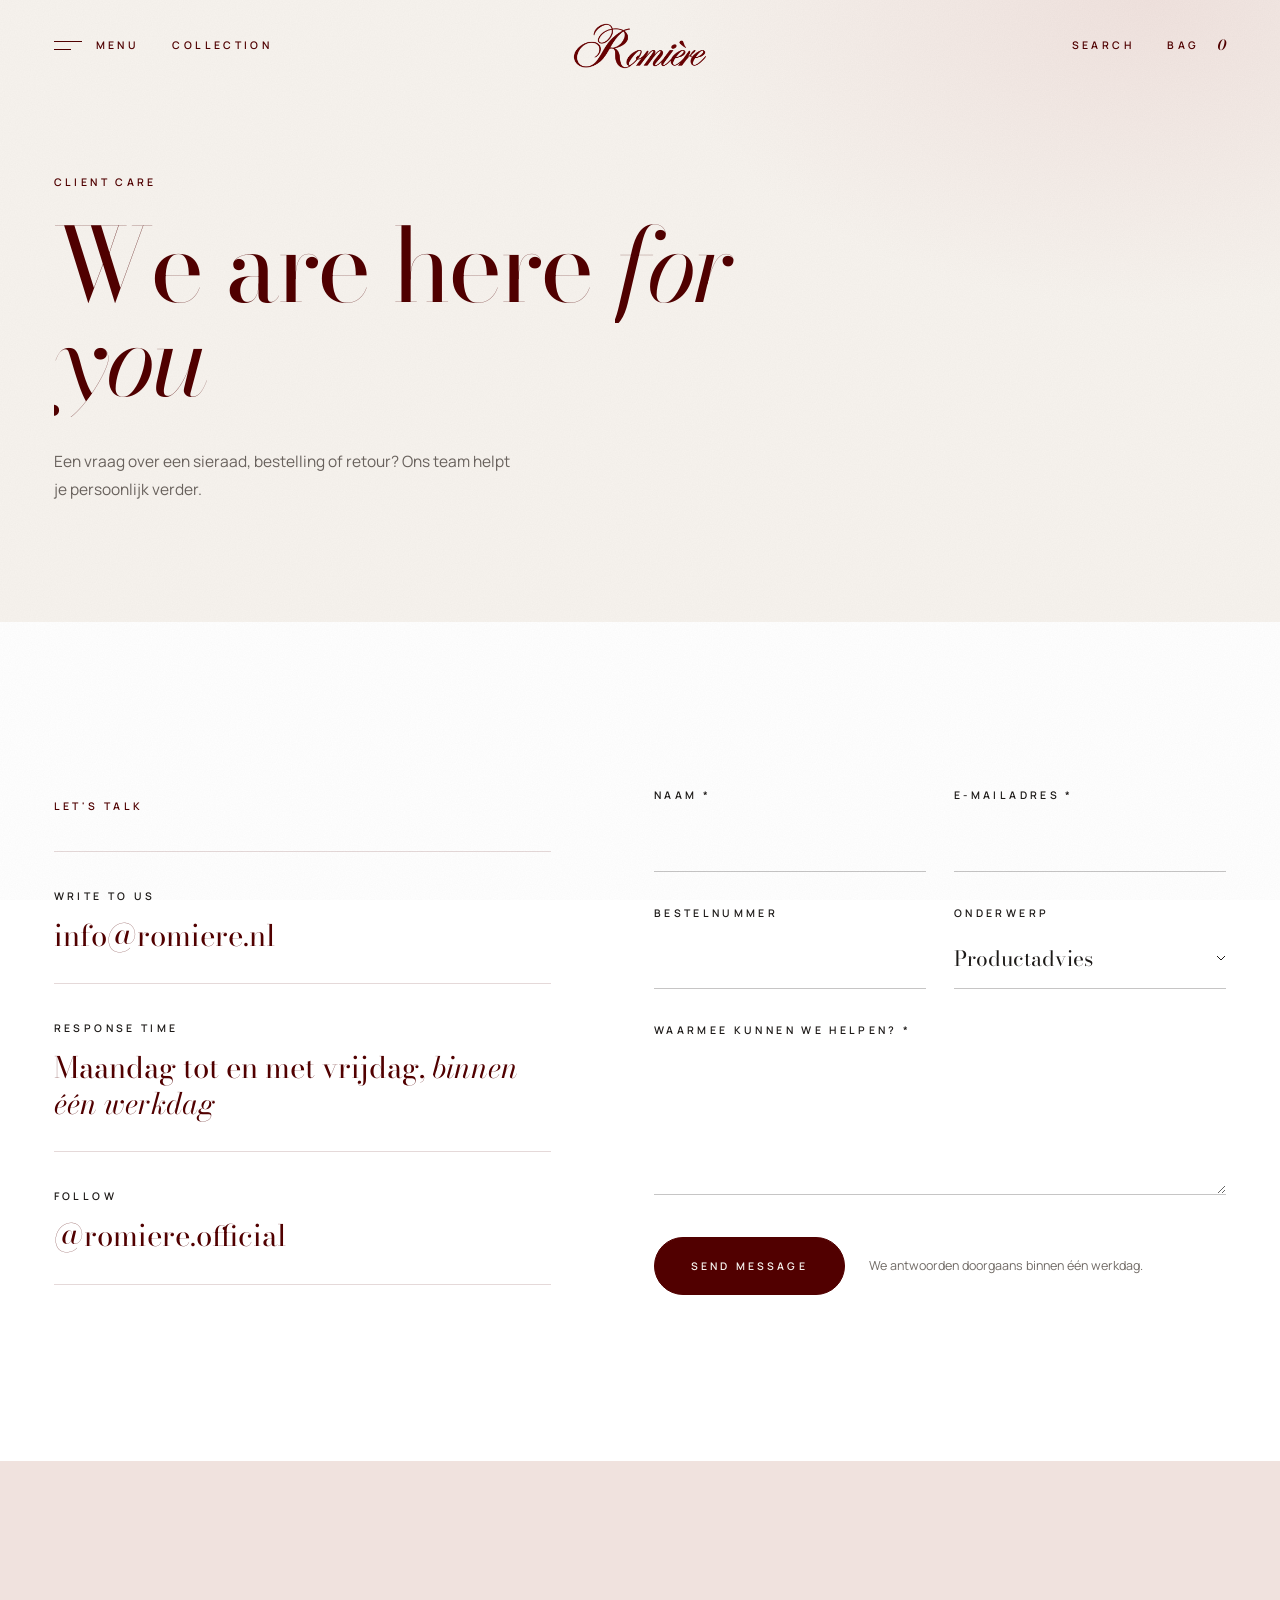
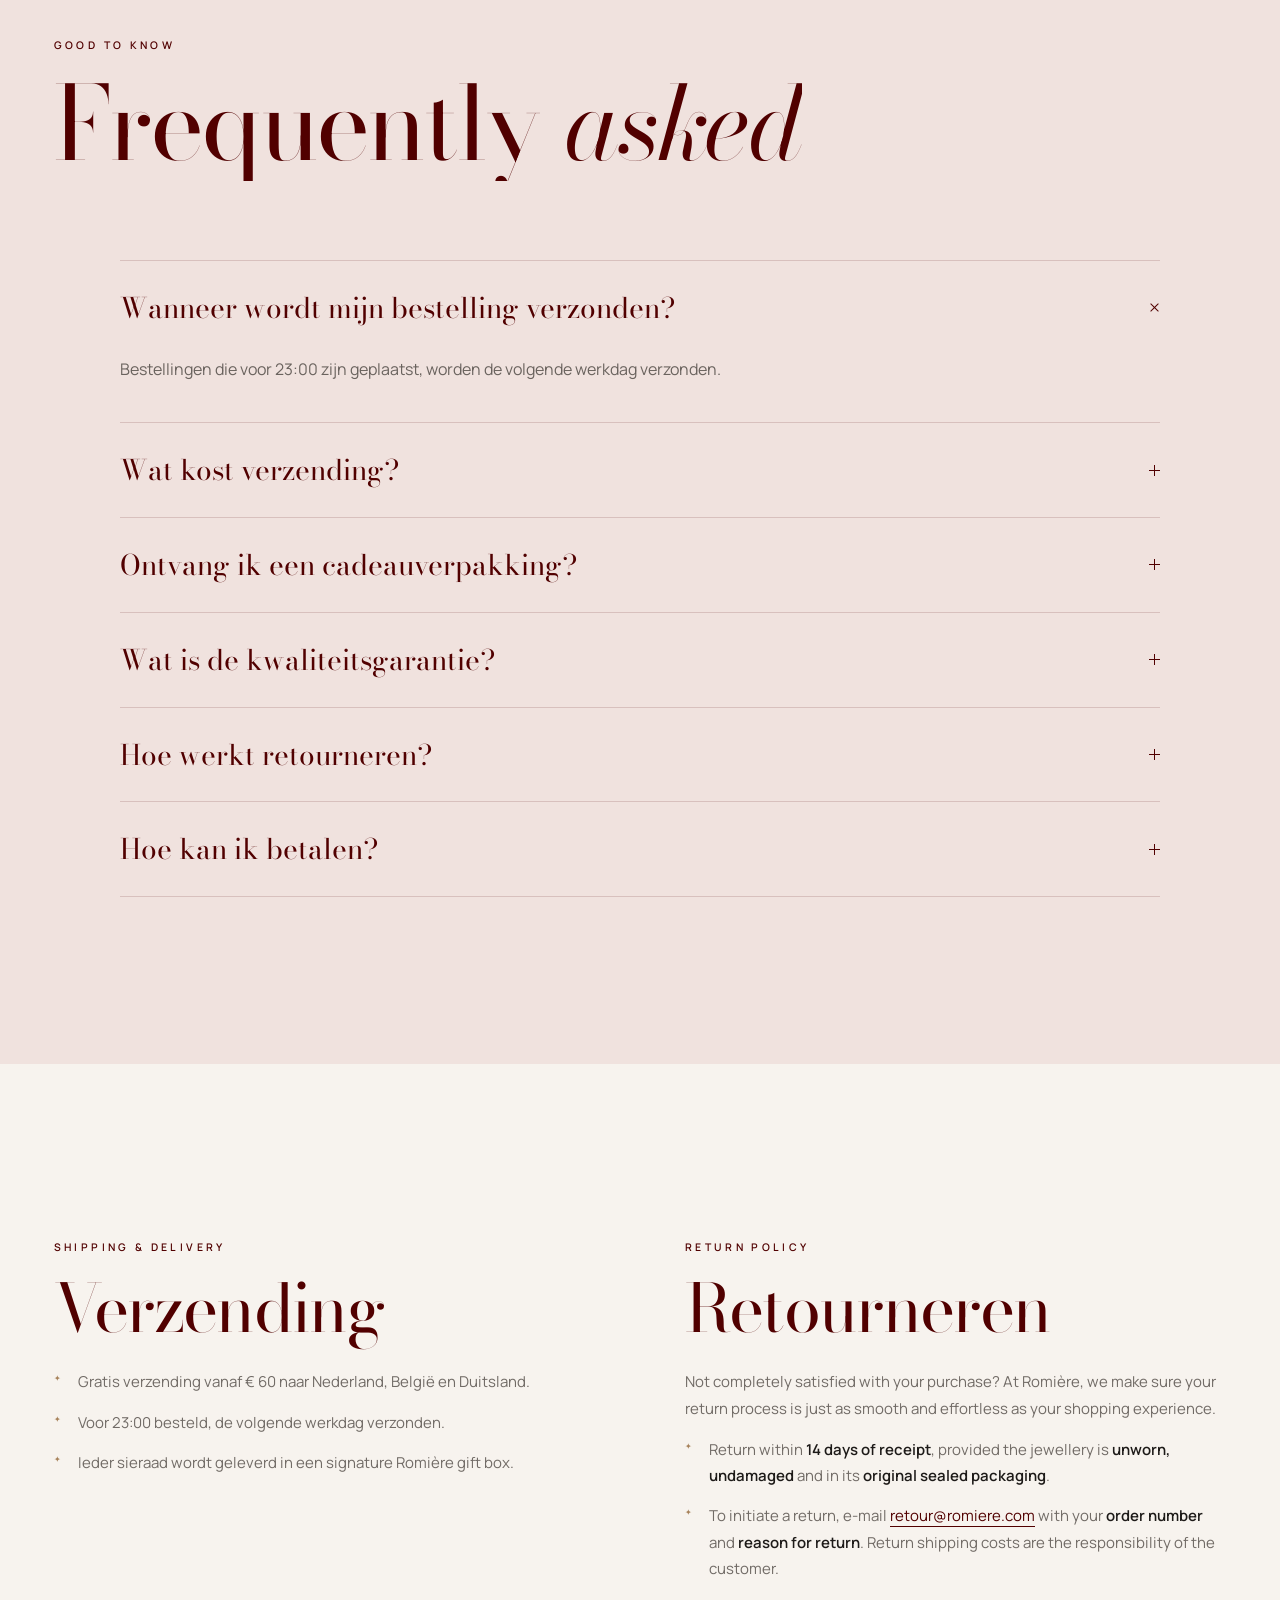
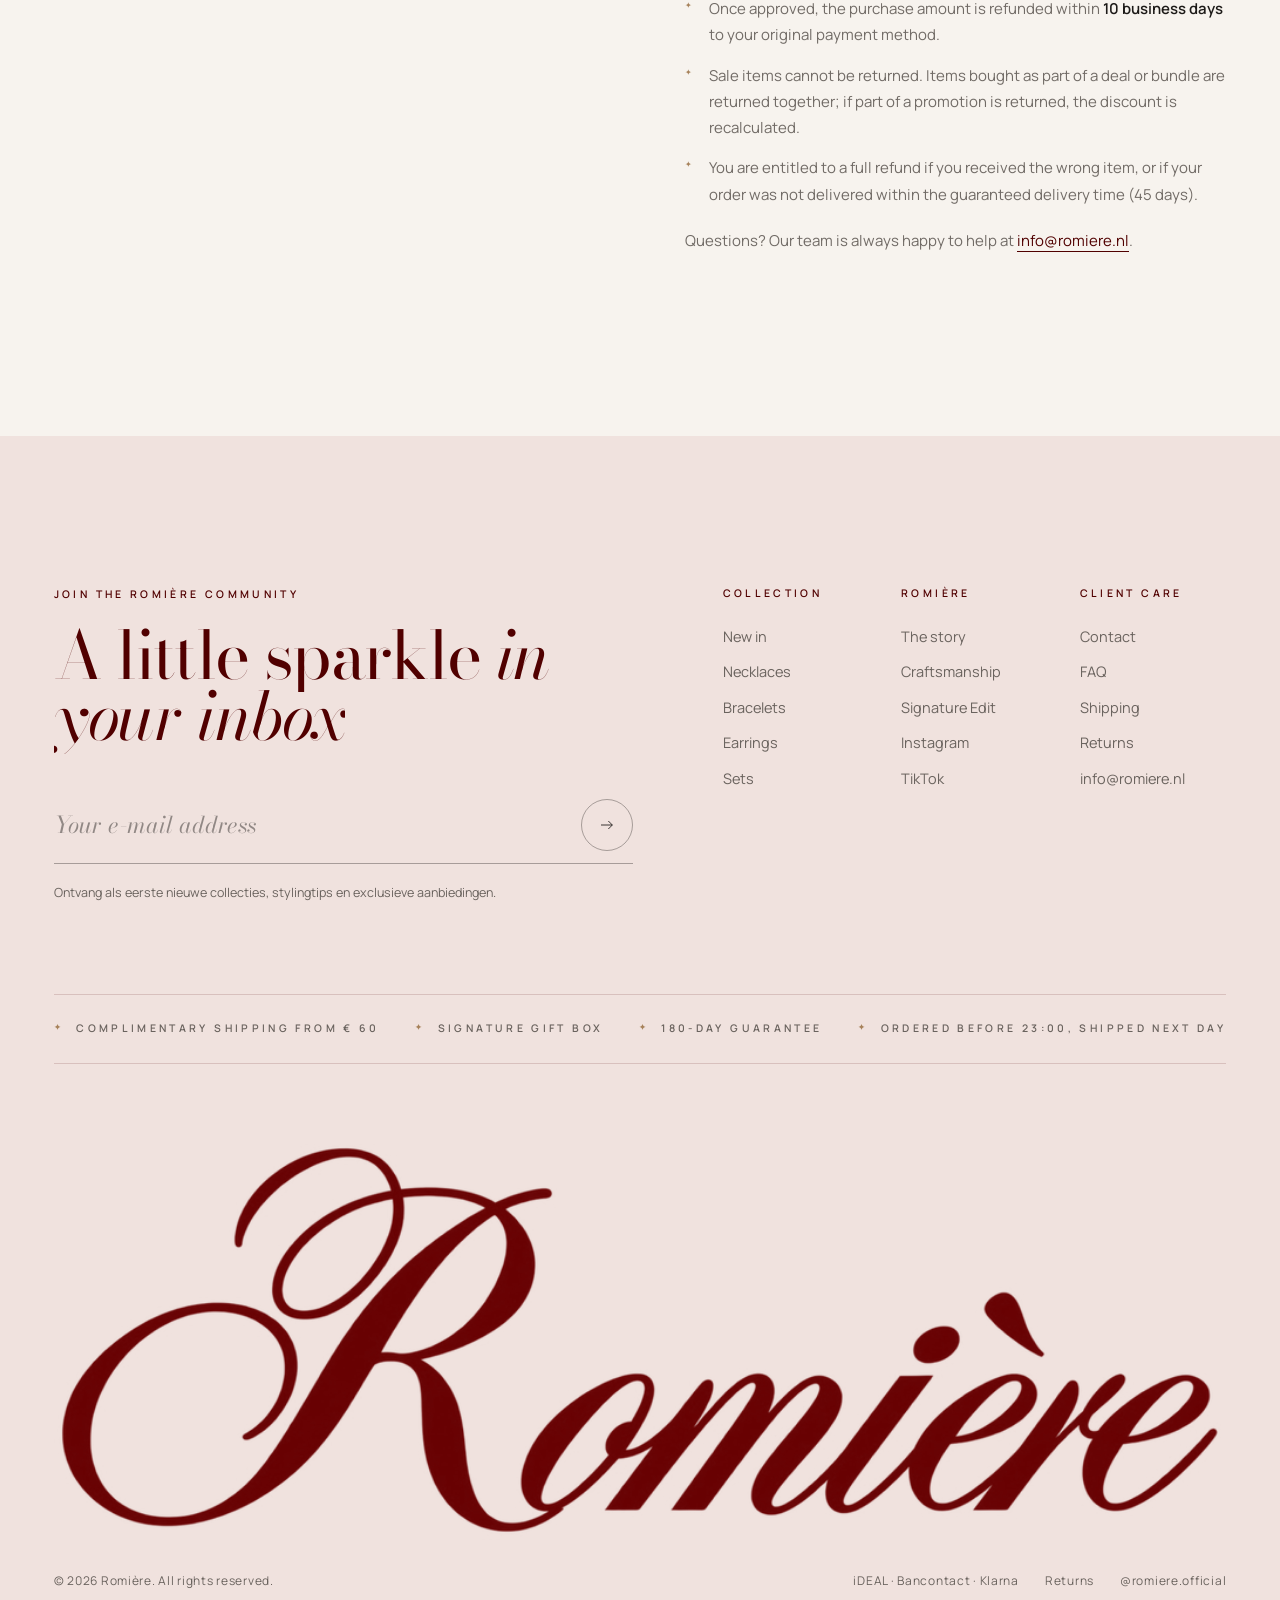
==== commit 44cdde63: "Bring the house wine back into the light design Headings, product names, navigation, manifesto, cate" ====
--- a/contact.html
+++ b/contact.html
@@ -70,7 +70,7 @@
       </div>
     </section>
 
-    <section class="section t-sand" id="faq" data-theme="light">
+    <section class="section t-blush" id="faq" data-theme="light">
       <div class="wrap">
         <div class="section-head">
           <div>
--- a/assets/css/style.css
+++ b/assets/css/style.css
@@ -16,9 +16,10 @@
   /* Derived tones */
   --wine-deep: #3b0000;
   --frame: #efe8df;
+  --blush: #f0e2de;
   --white: #fff;
   --soft: #6a635e;
-  --on-light-soft: rgba(29, 26, 24, .14);
+  --on-light-soft: rgba(81, 0, 0, .15);
 
   --display: "Bodoni Moda", "Didot", "Bodoni 72", Georgia, serif;
   --sans: "Manrope", "Helvetica Neue", Arial, sans-serif;
@@ -49,7 +50,7 @@
 a { color: inherit; text-decoration: none; }
 button { font: inherit; color: inherit; background: none; border: 0; padding: 0; cursor: pointer; }
 input, select, textarea { font: inherit; color: inherit; }
-::selection { background: var(--gold); color: var(--ivory); }
+::selection { background: var(--wine); color: var(--ivory); }
 :focus-visible { outline: 1px solid var(--gold); outline-offset: 4px; }
 
 /* Film grain */
@@ -77,10 +78,12 @@
 .t-white { background: var(--white); color: var(--ink); }
 .t-light { background: var(--ivory); color: var(--ink); }
 .t-sand { background: var(--sand); color: var(--ink); }
+.t-blush { background: var(--blush); color: var(--ink); }
 
 /* ---------- Typography ---------- */
 .display {
   margin: 0;
+  color: var(--wine);
   font-family: var(--display);
   font-weight: 400;
   line-height: .92;
@@ -142,6 +145,7 @@
   border-radius: 999px;
   overflow: hidden;
   isolation: isolate;
+  color: var(--wine);
   font-size: 10.5px;
   font-weight: 600;
   letter-spacing: .3em;
@@ -156,12 +160,12 @@
   width: 150%;
   aspect-ratio: 1;
   border-radius: 50%;
-  background: var(--ink);
+  background: var(--wine);
   transform: translate(-50%, 0) scale(0);
   transition: transform .8s var(--ease-out);
 }
 .pill:hover::before { transform: translate(-50%, -60%) scale(1); }
-.pill:hover { color: var(--ivory); border-color: var(--ink); }
+.pill:hover { color: var(--ivory); border-color: var(--wine); }
 .pill--solid { background: var(--wine); color: var(--ivory); border-color: var(--wine); }
 .pill--solid::before { background: var(--ink) !important; }
 .pill--solid:hover { color: var(--ivory) !important; border-color: var(--ink) !important; }
@@ -179,6 +183,7 @@
   align-items: center;
   gap: 12px;
   padding-bottom: 8px;
+  color: var(--wine);
   font-size: 10.5px;
   font-weight: 600;
   letter-spacing: .3em;
@@ -199,7 +204,7 @@
 .text-link { border-bottom: 1px solid currentColor; padding-bottom: 1px; }
 
 /* Rotating badge */
-.badge { position: relative; display: grid; place-items: center; width: 132px; height: 132px; }
+.badge { position: relative; color: var(--wine); display: grid; place-items: center; width: 132px; height: 132px; }
 .badge__ring { position: absolute; inset: 0; width: 100%; height: 100%; animation: spin 24s linear infinite; }
 .badge__ring text { font-family: var(--sans); font-size: 8.4px; font-weight: 600; letter-spacing: .34em; text-transform: uppercase; fill: currentColor; }
 .badge__core { width: 54px; height: 54px; display: grid; place-items: center; border: 1px solid currentColor; border-radius: 50%; transition: background .5s, color .5s; }
@@ -214,12 +219,12 @@
   z-index: 90;
   height: calc(var(--hdr) + env(safe-area-inset-top, 0px));
   padding-top: env(safe-area-inset-top, 0px);
-  color: var(--ink);
+  color: var(--wine);
   border-bottom: 1px solid transparent;
   transition: transform .8s var(--ease-out), color .5s, background-color .5s, height .5s var(--ease-out), border-color .5s;
 }
 .hdr.is-hidden { transform: translateY(-100%); }
-.hdr.on-light { color: var(--ink); }
+.hdr.on-light { color: var(--wine); }
 .hdr.is-filled { height: calc(72px + env(safe-area-inset-top, 0px)); }
 .hdr.is-filled.on-light { background: rgba(247, 243, 238, .86); -webkit-backdrop-filter: blur(14px); backdrop-filter: blur(14px); border-color: var(--on-light-soft); }
 .hdr.is-forced { background: var(--ivory) !important; -webkit-backdrop-filter: none !important; backdrop-filter: none !important; }
@@ -247,8 +252,8 @@
   position: fixed;
   inset: 0;
   z-index: 120;
-  background: var(--sand);
-  color: var(--ink);
+  background: var(--blush);
+  color: var(--wine);
   clip-path: inset(0 0 100% 0);
   visibility: hidden;
   transition: clip-path 1s var(--ease), visibility 1s;
@@ -324,7 +329,7 @@
   padding: 0 0 18px;
   border: 0;
   background: none;
-  color: var(--ink);
+  color: var(--wine);
   font-family: var(--display);
   font-size: clamp(40px, 7vw, 110px);
   letter-spacing: -.02em;
@@ -343,7 +348,7 @@
   position: fixed;
   inset: 0;
   z-index: 110;
-  background: rgba(231, 221, 210, .6);
+  background: rgba(240, 226, 222, .62);
   -webkit-backdrop-filter: blur(6px);
   backdrop-filter: blur(6px);
   opacity: 0;
@@ -366,12 +371,12 @@
 }
 .drawer.is-open { transform: none; visibility: visible; }
 .drawer__head { display: flex; justify-content: space-between; align-items: center; padding: 30px 36px 26px; }
-.drawer__head h2 { margin: 0; font-family: var(--display); font-weight: 400; font-size: 40px; line-height: 1; letter-spacing: -.02em; }
+.drawer__head h2 { margin: 0; color: var(--wine); font-family: var(--display); font-weight: 400; font-size: 40px; line-height: 1; letter-spacing: -.02em; }
 .drawer__head h2 sup { font-style: italic; font-size: 15px; color: var(--wine); margin-left: 4px; }
 .meter { margin: 0 36px; padding: 16px 0 18px; border-top: 1px solid var(--line); border-bottom: 1px solid var(--line); font-size: 13px; color: var(--muted); }
 .meter strong { font-weight: 600; color: var(--wine); }
 .meter__bar { position: relative; height: 1px; margin-top: 12px; background: var(--line); }
-.meter__bar span { position: absolute; inset: 0; background: var(--gold); transform-origin: left; transition: transform 1s var(--ease-out); }
+.meter__bar span { position: absolute; inset: 0; background: var(--wine); transform-origin: left; transition: transform 1s var(--ease-out); }
 .drawer__body { flex: 1; overflow-y: auto; padding: 10px 36px; }
 .drawer__empty { padding: 72px 0; text-align: center; }
 .drawer__empty .serif { margin: 0 0 12px; font-size: 32px; line-height: 1.2; }
@@ -379,7 +384,7 @@
 .line { display: grid; grid-template-columns: 96px 1fr auto; gap: 20px; padding: 24px 0; border-bottom: 1px solid var(--line); }
 .line__img { aspect-ratio: 3 / 4; border-radius: 999px 999px 0 0; overflow: hidden; background: var(--frame); }
 .line__img img { width: 100%; height: 100%; object-fit: contain; padding: 20% 8% 6%; mix-blend-mode: multiply; filter: brightness(1.012); }
-.line h3 { margin: 4px 0 2px; font-family: var(--display); font-size: 22px; font-weight: 400; line-height: 1.15; }
+.line h3 { margin: 4px 0 2px; color: var(--wine); font-family: var(--display); font-size: 22px; font-weight: 400; line-height: 1.15; }
 .line__opt { margin: 0 0 14px; font-size: 12px; color: var(--muted); }
 .line__price { font-family: var(--display); font-size: 18px; text-align: right; white-space: nowrap; }
 .line__remove { margin-top: 10px; font-size: 10px; font-weight: 600; letter-spacing: .24em; text-transform: uppercase; color: var(--muted); }
@@ -432,17 +437,17 @@
 /* ---------- Cursor ---------- */
 .cursor { position: fixed; top: 0; left: 0; z-index: 250; pointer-events: none; transition: opacity .3s; }
 .cursor__dot, .cursor__ring { position: fixed; top: 0; left: 0; border-radius: 50%; will-change: transform; }
-.cursor__dot { width: 6px; height: 6px; margin: -3px 0 0 -3px; background: var(--gold); transition: opacity .3s; }
+.cursor__dot { width: 6px; height: 6px; margin: -3px 0 0 -3px; background: var(--wine); transition: opacity .3s; }
 .cursor__ring {
   width: 40px; height: 40px;
   margin: -20px 0 0 -20px;
   display: grid;
   place-items: center;
-  border: 1px solid rgba(166, 129, 89, .7);
+  border: 1px solid rgba(81, 0, 0, .4);
   transition: width .5s var(--ease-out), height .5s var(--ease-out), margin .5s var(--ease-out), background .5s, border-color .5s;
 }
 .cursor__ring span { font-size: 9.5px; font-weight: 600; letter-spacing: .26em; text-transform: uppercase; color: var(--ivory); opacity: 0; transition: opacity .3s; }
-.cursor.is-link .cursor__ring { width: 64px; height: 64px; margin: -32px 0 0 -32px; border-color: var(--gold); }
+.cursor.is-link .cursor__ring { width: 64px; height: 64px; margin: -32px 0 0 -32px; border-color: var(--wine); }
 .cursor.is-view .cursor__ring { width: 96px; height: 96px; margin: -48px 0 0 -48px; background: var(--wine); border-color: var(--wine); }
 .cursor.is-view .cursor__ring span { opacity: 1; }
 .cursor.is-view .cursor__dot { opacity: 0; }
@@ -473,7 +478,7 @@
   position: fixed;
   inset: 0;
   z-index: 270;
-  background: var(--sand);
+  background: var(--blush);
   pointer-events: none;
   clip-path: inset(0 0 0 0);
   transition: clip-path .9s var(--ease);
@@ -492,7 +497,8 @@
   position: absolute;
   inset: 0;
   background:
-    radial-gradient(ellipse 46% 58% at 50% 56%, rgba(231, 221, 210, .95), transparent 72%),
+    radial-gradient(ellipse 30% 42% at 50% 54%, rgba(104, 1, 2, .14), transparent 70%),
+    radial-gradient(ellipse 50% 62% at 50% 56%, rgba(240, 226, 222, .98), transparent 74%),
     radial-gradient(ellipse 90% 50% at 50% 115%, rgba(166, 129, 89, .16), transparent 70%);
 }
 .hero__kicker { position: absolute; top: calc(var(--hdr) + 5vh); left: var(--gutter); z-index: 3; }
@@ -514,7 +520,7 @@
   transform: translateX(-50%);
   border-radius: 999px 999px 0 0;
   overflow: hidden;
-  background: var(--sand);
+  background: var(--blush);
   clip-path: inset(100% 0 0 0);
   transition: clip-path 1.8s var(--ease) .1s;
 }
@@ -558,7 +564,7 @@
 .is-ready .hero__badge { opacity: 1; }
 .hero__count { position: absolute; left: 50%; bottom: 4vh; z-index: 3; display: flex; gap: 10px; transform: translateX(-50%); }
 .hero__count i { position: relative; width: 28px; height: 1px; overflow: hidden; background: var(--on-light-soft); }
-.hero__count i.is-active::after { content: ""; position: absolute; inset: 0; background: var(--gold); transform-origin: left; animation: fill 6s linear forwards; }
+.hero__count i.is-active::after { content: ""; position: absolute; inset: 0; background: var(--wine); transform-origin: left; animation: fill 6s linear forwards; }
 @keyframes fill { from { transform: scaleX(0); } to { transform: scaleX(1); } }
 
 /* Manifesto */
@@ -566,6 +572,7 @@
 .manifesto__grid { display: grid; grid-template-columns: 240px 1fr; gap: 40px; }
 .manifesto__text {
   margin: 0;
+  color: var(--wine);
   font-family: var(--display);
   font-size: clamp(30px, 4.1vw, 70px);
   line-height: 1.12;
@@ -595,7 +602,8 @@
   width: clamp(220px, 19vw, 300px);
   aspect-ratio: 1;
   margin-right: var(--gutter);
-  border: 1px solid var(--ink);
+  border: 1px solid var(--wine);
+  color: var(--wine);
   border-radius: 50%;
   text-align: center;
   transition: background .7s var(--ease-out), color .7s;
@@ -603,7 +611,7 @@
 .hcol__end:hover { background: var(--wine); border-color: var(--wine); color: var(--ivory); }
 .hcol__end .serif { display: block; margin-top: 10px; font-size: clamp(26px, 2.2vw, 34px); line-height: 1.1; }
 .hcol__progress { position: relative; height: 1px; margin: 5vh var(--gutter) 0; background: var(--line); }
-.hcol__progress span { position: absolute; inset: 0; background: var(--ink); transform-origin: left; transform: scaleX(0); }
+.hcol__progress span { position: absolute; inset: 0; background: var(--wine); transform-origin: left; transform: scaleX(0); }
 
 /* Piece (product card) */
 .pieces { display: grid; grid-template-columns: repeat(3, 1fr); gap: clamp(64px, 6vw, 110px) clamp(20px, 3vw, 56px); }
@@ -617,7 +625,7 @@
   overflow: hidden;
   background: var(--frame);
 }
-.t-sand .piece__frame { background: var(--ivory); }
+.t-sand .piece__frame, .t-blush .piece__frame { background: var(--ivory); }
 .piece__frame img {
   position: absolute;
   inset: 0;
@@ -656,7 +664,7 @@
 .piece__quick button:hover, .piece__quick a:hover { background: var(--wine); color: var(--ivory); }
 .piece__quick em { padding: 0 6px 0 12px; font-family: var(--display); font-size: 14px; color: var(--gold); }
 .piece__info { display: flex; flex-direction: column; align-items: center; gap: 6px; margin-top: 26px; text-align: center; }
-.piece__name { margin: 0; font-family: var(--display); font-size: clamp(20px, 1.55vw, 25px); font-weight: 400; line-height: 1.15; letter-spacing: -.01em; }
+.piece__name { margin: 0; color: var(--wine); font-family: var(--display); font-size: clamp(20px, 1.55vw, 25px); font-weight: 400; line-height: 1.15; letter-spacing: -.01em; }
 .piece__price { flex: none; font-family: var(--display); font-style: italic; font-size: 17px; }
 .piece__sub { margin: 10px 0 0; text-align: center; font-size: 10px; font-weight: 600; letter-spacing: .26em; text-transform: uppercase; color: var(--muted); }
 
@@ -689,7 +697,7 @@
 .index__list { list-style: none; margin: 0; padding: 0; border-top: 1px solid var(--on-light-soft); }
 .index__row { display: grid; grid-template-columns: 90px 1fr auto; align-items: center; gap: 20px; padding: clamp(18px, 2.2vw, 32px) 0; border-bottom: 1px solid var(--on-light-soft); }
 .index__row .roman { color: var(--gold); }
-.index__word { font-family: var(--display); font-size: clamp(48px, 8.4vw, 150px); line-height: .95; letter-spacing: -.03em; transition: transform .9s var(--ease-out), opacity .5s; }
+.index__word { color: var(--wine); font-family: var(--display); font-size: clamp(48px, 8.4vw, 150px); line-height: .95; letter-spacing: -.03em; transition: transform .9s var(--ease-out), opacity .5s; }
 .index__word sup { position: relative; top: .5em; margin-left: .2em; font-style: italic; font-size: .2em; letter-spacing: 0; color: var(--gold); vertical-align: top; }
 .index__list:hover .index__word { opacity: .3; }
 .index__list .index__row:hover .index__word { opacity: 1; font-style: italic; color: var(--wine); transform: translateX(2vw); }
@@ -719,7 +727,7 @@
 .ritual__grid { display: grid; grid-template-columns: 1fr 1fr; }
 .ritual__media { position: relative; }
 .ritual__sticky { position: sticky; top: 0; height: 100vh; padding: clamp(96px, 12vh, 130px) clamp(24px, 4vw, 72px) 6vh var(--gutter); }
-.ritual__frame { position: relative; height: 100%; overflow: hidden; border-radius: 999px 999px 0 0; background: var(--sand); }
+.ritual__frame { position: relative; height: 100%; overflow: hidden; border-radius: 999px 999px 0 0; background: var(--blush); }
 .ritual__frame img { position: absolute; inset: 0; width: 100%; height: 100%; object-fit: cover; opacity: 0; transform: scale(1.08); transition: opacity 1.2s var(--ease-out), transform 2.4s var(--ease-out); }
 .ritual__frame img.is-active { opacity: 1; transform: none; }
 .ritual__steps { padding: clamp(130px, 17vh, 210px) var(--gutter) 10vh clamp(24px, 4vw, 72px); }
@@ -773,33 +781,33 @@
 .ftr__cols h4 { margin: 0 0 22px; color: var(--wine); }
 .ftr__cols ul { list-style: none; margin: 0; padding: 0; display: grid; gap: 10px; font-size: 14.5px; }
 .ftr__cols a { color: var(--soft); transition: color .3s; }
-.ftr__cols a:hover { color: var(--ink); }
+.ftr__cols a:hover { color: var(--wine); }
 .ftr__service { display: flex; flex-wrap: wrap; justify-content: space-between; gap: 14px 32px; padding: 26px 0; border-top: 1px solid var(--on-light-soft); border-bottom: 1px solid var(--on-light-soft); color: var(--soft); }
 .ftr__service span::before { content: "✦"; margin-right: 12px; font-size: 8px; color: var(--gold); vertical-align: 2px; }
 .ftr__logo { padding: clamp(50px, 6vw, 90px) var(--gutter) 0; }
 .ftr__logo img { width: 100%; max-width: 1560px; margin: 0 auto; }
 .ftr__bottom { display: flex; flex-wrap: wrap; justify-content: space-between; gap: 14px 28px; padding: 30px 0 34px; color: var(--soft); font-size: 12px; letter-spacing: .06em; }
 .ftr__bottom nav { display: flex; flex-wrap: wrap; gap: 8px 26px; }
-.ftr__bottom a:hover { color: var(--ink); }
+.ftr__bottom a:hover { color: var(--wine); }
 
 /* ==========================================================================
    Shop
    ========================================================================== */
 .shop-hero { position: relative; padding: calc(var(--hdr) + clamp(70px, 9vw, 150px)) 0 clamp(50px, 5vw, 80px); overflow: hidden; }
-.shop-hero::before { content: ""; position: absolute; inset: 0; background: radial-gradient(ellipse 60% 70% at 85% 0%, rgba(231, 221, 210, .9), transparent 70%); }
+.shop-hero::before { content: ""; position: absolute; inset: 0; background: radial-gradient(ellipse 60% 70% at 85% 0%, rgba(240, 226, 222, .95), transparent 70%); }
 .shop-hero .wrap { position: relative; }
 .shop-hero .display { margin: 26px 0 0; }
 .shop-hero .display sup { position: relative; top: .55em; margin-left: .15em; font-style: italic; font-size: .2em; letter-spacing: 0; color: var(--gold); vertical-align: top; }
 .shop-hero__row { display: grid; grid-template-columns: 1fr 1.2fr; gap: 48px; align-items: end; margin-top: clamp(40px, 5vw, 80px); }
 .shop-cats { display: flex; flex-wrap: wrap; justify-content: flex-end; gap: 8px 0; font-family: var(--display); font-size: clamp(19px, 1.6vw, 25px); }
-.shop-cats button { padding: 2px 12px; color: var(--soft); transition: color .3s; }
-.shop-cats button:hover { color: var(--ink); }
+.shop-cats button { padding: 2px 12px; color: rgba(81, 0, 0, .55); transition: color .3s; }
+.shop-cats button:hover { color: var(--wine); }
 .shop-cats button[aria-pressed="true"] { color: var(--wine); font-style: italic; }
 .shop-cats span { color: rgba(29, 26, 24, .25); }
 .shop-bar { position: sticky; top: 0; z-index: 20; border-bottom: 1px solid var(--line); background: rgba(247, 243, 238, .92); -webkit-backdrop-filter: blur(12px); backdrop-filter: blur(12px); transition: top .8s var(--ease-out); }
 .hdr-visible .shop-bar { top: 72px; }
 .shop-bar__inner { display: flex; justify-content: space-between; align-items: center; min-height: 64px; gap: 20px; }
-.shop-bar .serif { font-style: italic; font-size: 18px; }
+.shop-bar .serif { color: var(--wine); font-style: italic; font-size: 18px; }
 .select {
   appearance: none;
   padding: 10px 26px 10px 0;
@@ -813,7 +821,7 @@
 }
 .shop-body { padding: clamp(100px, 9vw, 160px) 0 clamp(110px, 12vw, 200px); }
 .shop-empty { padding: 80px 0; text-align: center; color: var(--muted); font-family: var(--display); font-style: italic; font-size: 26px; }
-.editorial-tile { grid-column: span 2; display: grid; grid-template-columns: 1fr 1fr; min-height: 100%; overflow: hidden; background: var(--sand); color: var(--ink); }
+.editorial-tile { grid-column: span 2; display: grid; grid-template-columns: 1fr 1fr; min-height: 100%; overflow: hidden; background: var(--blush); color: var(--ink); }
 .editorial-tile__media { position: relative; overflow: hidden; }
 .editorial-tile img { position: absolute; inset: 0; width: 100%; height: 100%; object-fit: cover; transition: transform 2.4s var(--ease-out); }
 .editorial-tile:hover img { transform: scale(1.04); }
@@ -920,13 +928,13 @@
    Story & content pages
    ========================================================================== */
 .page-hero { position: relative; min-height: 100vh; display: grid; grid-template-columns: 1.2fr 1fr; align-items: end; gap: 5vw; padding: calc(var(--hdr) + 8vh) var(--gutter) 10vh; overflow: hidden; }
-.page-hero::before { content: ""; position: absolute; inset: 0; background: radial-gradient(ellipse 50% 60% at 75% 55%, rgba(231, 221, 210, .95), transparent 70%); }
+.page-hero::before { content: ""; position: absolute; inset: 0; background: radial-gradient(ellipse 50% 60% at 75% 55%, rgba(240, 226, 222, .98), transparent 70%); }
 .page-hero > * { position: relative; }
 .page-hero .display { margin: 28px 0 40px; }
 .page-hero__arch { justify-self: end; width: min(100%, 460px); aspect-ratio: 3 / 4.2; margin: 0; border-radius: 999px 999px 0 0; overflow: hidden; }
 .page-hero__arch img { width: 100%; height: 100%; object-fit: cover; }
 .page-hero--compact { min-height: 0; grid-template-columns: 1fr; padding-bottom: clamp(70px, 8vw, 130px); }
-.page-hero--compact::before { background: radial-gradient(ellipse 55% 70% at 90% 0%, rgba(231, 221, 210, .95), transparent 70%); }
+.page-hero--compact::before { background: radial-gradient(ellipse 55% 70% at 90% 0%, rgba(240, 226, 222, .98), transparent 70%); }
 
 .chapter-split { display: grid; grid-template-columns: 1fr 1fr; gap: clamp(40px, 7vw, 140px); align-items: center; padding: clamp(110px, 13vw, 210px) var(--gutter); }
 .chapter-split--flip .chapter-split__media { order: 2; }
@@ -946,7 +954,7 @@
 .material { padding: 44px 32px 10px 0; }
 .material + .material { padding-left: 32px; border-left: 1px solid var(--on-light-soft); }
 .material .display { font-size: clamp(54px, 5vw, 86px); font-style: italic; color: var(--gold); }
-.material h3 { margin: 18px 0 12px; font-family: var(--display); font-size: 25px; font-weight: 400; }
+.material h3 { margin: 18px 0 12px; color: var(--wine); font-family: var(--display); font-size: 25px; font-weight: 400; }
 .material p { margin: 0; font-size: 14px; color: var(--muted); }
 
 .section { padding: clamp(110px, 13vw, 210px) 0; }
@@ -957,7 +965,7 @@
 .contact-grid { display: grid; grid-template-columns: 1fr 1.15fr; gap: clamp(56px, 8vw, 150px); }
 .contact-line { padding: 30px 0; border-bottom: 1px solid var(--on-light-soft); }
 .contact-line:first-child { border-top: 1px solid var(--on-light-soft); }
-.contact-line .serif { display: block; margin-top: 10px; font-size: clamp(24px, 2.3vw, 36px); line-height: 1.2; }
+.contact-line .serif { display: block; margin-top: 10px; color: var(--wine); font-size: clamp(24px, 2.3vw, 36px); line-height: 1.2; }
 .contact-line a.serif:hover { font-style: italic; color: var(--wine); }
 .form { display: grid; grid-template-columns: 1fr 1fr; gap: 34px 28px; }
 .field { display: grid; gap: 6px; }
@@ -981,7 +989,7 @@
 .form__foot small { color: var(--muted); }
 .faq { max-width: 1040px; margin: 0 auto; }
 .faq .acc { margin-top: 0; }
-.faq summary { padding: 30px 0; font-family: var(--display); font-size: clamp(22px, 2.2vw, 32px); line-height: 1.2; }
+.faq summary { padding: 30px 0; color: var(--wine); font-family: var(--display); font-size: clamp(22px, 2.2vw, 32px); line-height: 1.2; }
 .faq .acc__body { max-width: 760px; font-size: 16px; }
 .policy-grid { display: grid; grid-template-columns: 1fr 1fr; gap: clamp(48px, 7vw, 140px); }
 .policy .display { margin: 22px 0 30px; }
